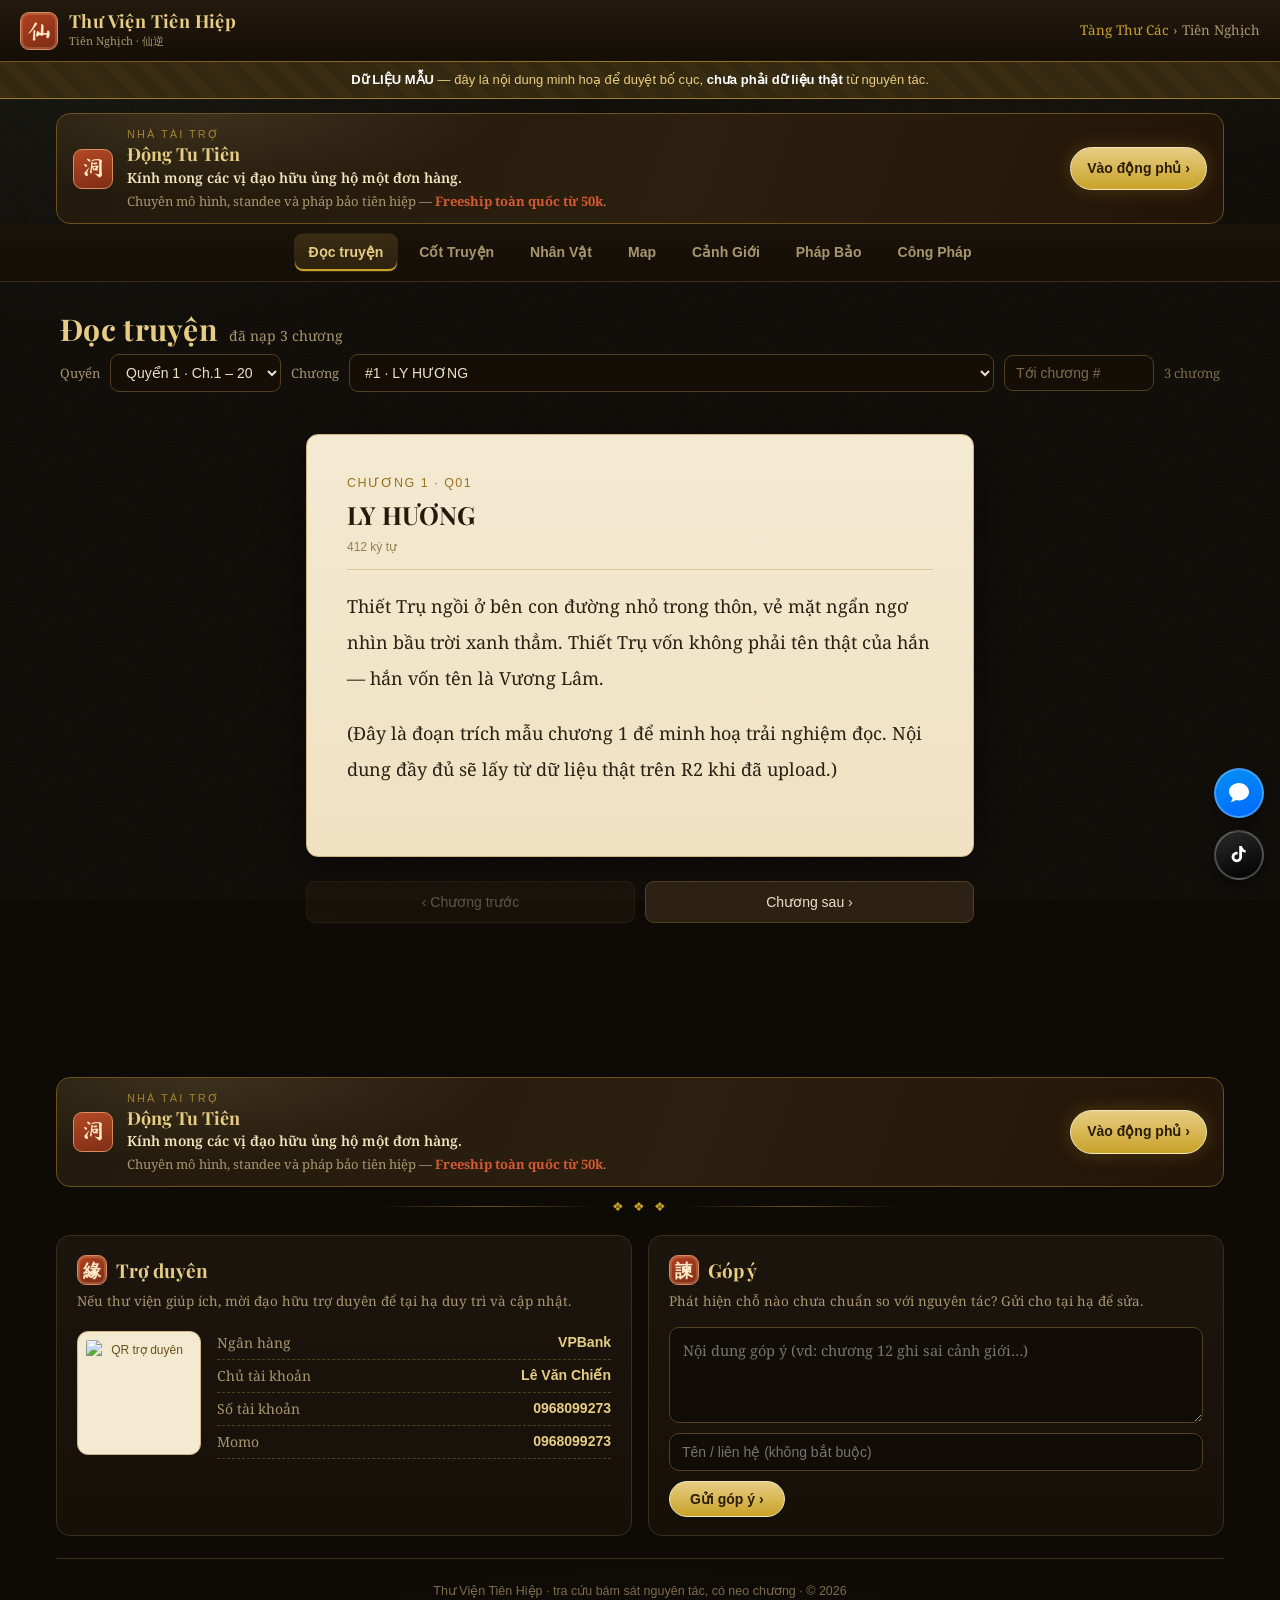
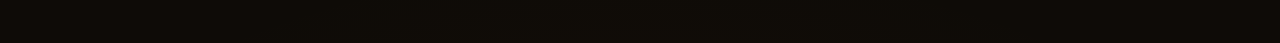
==== bo.html @ 7d80fb3f "Đẩy bo.html, config.js, chrome.js, realms.json" ====
<!DOCTYPE html>
<html lang="vi">
<head>
<meta charset="UTF-8">
<meta name="viewport" content="width=device-width,initial-scale=1">
<title>Thư Viện Tiên Hiệp</title>
<link rel="preconnect" href="https://fonts.googleapis.com">
<link rel="preconnect" href="https://fonts.gstatic.com" crossorigin>
<link rel="stylesheet" href="assets/theme.css">
</head>
<body>
<div class="topbar">
  <a class="logo" href="index.html"><span class="seal">仙</span>
    <span class="brandtext"><b>Thư Viện Tiên Hiệp</b><small id="boSub">Đang tải…</small></span></a>
  <span class="spacer"></span>
  <span class="crumbs"><a href="index.html">Tàng Thư Các</a> › <span id="crumbBo">…</span></span>
</div>

<div id="demoBanner" class="demo-banner" style="display:none">
  <b>Dữ LIỆU MẪU</b> — đây là nội dung minh hoạ để duyệt bố cục, <b>chưa phải dữ liệu thật</b> từ nguyên tác.
</div>

<nav id="boNav" class="bo-nav"></nav>

<div class="wrap" id="view"><div class="loading">Đang tải…</div></div>

<!-- drawer chi tiết dùng chung -->
<div class="drawer-bg" id="drawerBg"></div>
<aside class="drawer" id="drawer">
  <header>
    <div>
      <h2 id="dTitle"></h2>
      <div class="cn" id="dCn"></div>
    </div>
    <button class="close" id="dClose">✕</button>
  </header>
  <div class="body" id="dBody"></div>
</aside>

<script src="assets/config.js"></script>
<script src="assets/demo-tien-nghich.js"></script>
<script>/* nạp dữ liệu thật của bộ (data.js) + chương đọc (reader.js) trước app.js — chạy cả local lẫn deploy.
   reader.js có thể chưa có (chỉ khi đã dựng) → 404 vô hại, mục Đọc truyện sẽ báo chưa có chương. */
(function(){var s=new URLSearchParams(location.search).get("bo")||"tien-nghich";
document.write('<scr'+'ipt src="data/'+s+'/data.js"><\/scr'+'ipt>');
document.write('<scr'+'ipt src="data/'+s+'/reader.js" onerror="window.__noReader=1"><\/scr'+'ipt>');})();</script>
<script src="assets/chrome.js"></script>
<script src="assets/app.js"></script>
</body>
</html>
---- assets/theme.css ----
/* ============================================================
   THƯ VIỆN TIÊN HIỆP — theme mực · vàng · chu sa  (v2 immersive)
   Giữ nguyên tên class để app.js/bo.html chạy không đổi.
   ============================================================ */
@import url('https://fonts.googleapis.com/css2?family=Playfair+Display:wght@500;600;700&family=Noto+Serif:wght@400;600&family=Ma+Shan+Zheng&display=swap');

:root{
  --ink:#0e0b07; --ink2:#171109; --ink3:#1f1810; --panel:#1c150d; --panel2:#241b10;
  --line:#3b2f1c; --line2:#52401f; --line-gold:#6b521f;
  --gold:#c9a227; --gold2:#e7cd84; --gold3:#f3e6bf; --gold-soft:#9c7c2b;
  --chu:#b0411f; --chu2:#d65a33;
  --jade:#5a8c73;
  --text:#ece0c6; --muted:#a8966f; --muted2:#7d6c4c;
  --paper:#f4ead2; --paper2:#efe2c4; --paper-ink:#2a2014; --paper-line:#d9c79b;
  --major:#e7b53e; --normal:#7fa6c4; --minor:#9aa882;
  --radius:14px; --radius-sm:9px; --maxw:1200px;
  --display:'Playfair Display',Georgia,serif;
  --serif:'Noto Serif',Georgia,'Times New Roman',serif;
  --han:'Ma Shan Zheng',serif;
  --sans:-apple-system,BlinkMacSystemFont,"Segoe UI",Roboto,"Noto Sans",sans-serif;
}
*{box-sizing:border-box}
*,*::before,*::after{min-width:0}
html,body{margin:0;padding:0}
body{
  font-family:var(--serif);color:var(--text);line-height:1.7;min-height:100vh;
  background:
    radial-gradient(1100px 520px at 78% -8%, rgba(201,162,39,.10), transparent 60%),
    radial-gradient(900px 480px at 8% 4%, rgba(90,140,115,.07), transparent 55%),
    radial-gradient(1200px 700px at 50% 120%, rgba(176,65,31,.06), transparent 60%),
    #0e0b07;
}
body::before{
  content:"";position:fixed;inset:0;z-index:-1;pointer-events:none;opacity:.05;
  background-image:url("data:image/svg+xml;utf8,<svg xmlns='http://www.w3.org/2000/svg' width='160' height='160'><filter id='n'><feTurbulence type='fractalNoise' baseFrequency='0.9' numOctaves='2'/></filter><rect width='100%25' height='100%25' filter='url(%23n)'/></svg>");
}
img,svg,video,canvas{max-width:100%;height:auto}
h1,h2,h3,h4,p,span,a,div,li,td,button,input,textarea,select{overflow-wrap:anywhere;word-break:break-word}
a{color:var(--gold2);text-decoration:none}
a:hover{color:var(--gold3);text-decoration:underline}
::selection{background:#5a4413;color:#fff}

*::-webkit-scrollbar{width:10px;height:10px}
*::-webkit-scrollbar-thumb{background:#3a2f1c;border-radius:8px}
*::-webkit-scrollbar-thumb:hover{background:#52401f}
*::-webkit-scrollbar-track{background:transparent}

.goldrule{height:1px;border:0;background:linear-gradient(90deg,transparent,var(--line-gold),var(--gold),var(--line-gold),transparent);margin:0}
.flourish{display:flex;align-items:center;justify-content:center;gap:14px;color:var(--gold-soft);margin:6px 0 18px}
.flourish::before,.flourish::after{content:"";height:1px;flex:1;max-width:220px;background:linear-gradient(90deg,transparent,var(--line-gold),transparent)}
.flourish .gem{color:var(--gold);font-size:13px;letter-spacing:3px}

.seal{
  flex:0 0 auto;width:38px;height:38px;border-radius:9px;display:grid;place-items:center;
  font-family:var(--han);font-size:24px;line-height:1;color:#fbe9c8;
  background:linear-gradient(160deg,#b0411f,#7e2c14);
  border:1px solid #d98a5f;box-shadow:inset 0 0 0 2px rgba(255,225,190,.18);
}

.topbar{
  position:sticky;top:0;z-index:40;display:flex;align-items:center;gap:14px;
  padding:11px 20px;
  background:linear-gradient(180deg,#241a0e,#140e07);
  border-bottom:1px solid var(--line-gold);
}
.topbar::after{content:"";position:absolute;left:0;right:0;bottom:-1px;height:1px;background:linear-gradient(90deg,transparent,var(--gold),transparent);opacity:.5}
.topbar .logo{display:flex;align-items:center;gap:11px;min-width:0}
.topbar .logo .brandtext{min-width:0}
.topbar .logo b{font-family:var(--display);font-weight:700;color:var(--gold2);letter-spacing:.4px;font-size:18px;display:block;line-height:1.15;
  white-space:nowrap;overflow:hidden;text-overflow:ellipsis}
.topbar .logo small{display:block;font-size:11px;color:var(--muted);font-weight:400;
  white-space:nowrap;overflow:hidden;text-overflow:ellipsis}
.topbar .spacer{flex:1}
.crumbs{color:var(--muted);font-size:13.5px;white-space:nowrap;overflow:hidden;text-overflow:ellipsis;max-width:46vw}
.crumbs a{color:var(--gold)}

.btn{background:#2c2113;border:1px solid var(--line2);color:var(--text);border-radius:var(--radius-sm);
  padding:8px 14px;cursor:pointer;font-size:14px;transition:.15s;font-family:var(--sans);max-width:100%}
.btn:hover{border-color:var(--gold);color:var(--gold2);background:#352815}
.btn:disabled{opacity:.35;cursor:default}
.btn.gold{background:linear-gradient(180deg,#3f2f12,#2e2210);border-color:var(--gold-soft);color:var(--gold2)}
.chip{display:inline-flex;align-items:center;gap:5px;font-size:12px;padding:3px 10px;border-radius:999px;
  background:#241b10;border:1px solid var(--line2);color:var(--muted);max-width:100%;
  white-space:nowrap;overflow:hidden;text-overflow:ellipsis;font-family:var(--sans)}
.chip.gold{border-color:var(--gold-soft);color:var(--gold2);background:#332710}
.chip.chu{border-color:#7e3a26;color:#e7a98e;background:#33180f}
.neo{display:inline-block;font-size:11px;padding:2px 8px;border-radius:6px;background:#241b10;border:1px solid var(--line2);
  color:var(--gold);font-variant-numeric:tabular-nums;font-family:var(--sans);max-width:100%}
.neo:hover{border-color:var(--gold);text-decoration:none;color:var(--gold2)}

.demo-banner{background:repeating-linear-gradient(45deg,#3a2c10,#3a2c10 12px,#332810 12px,#332810 24px);
  color:var(--gold2);text-align:center;padding:7px 14px;font-size:13px;border-bottom:1px solid var(--gold-soft);font-family:var(--sans)}
.demo-banner b{color:#fff}

.sponsor{max-width:var(--maxw);margin:14px auto 0;padding:0 16px}
.sponsor-inner{
  display:flex;align-items:center;gap:14px;flex-wrap:wrap;
  background:linear-gradient(110deg,#221a0d,#2c1f0f 55%,#231408);
  border:1px solid var(--line-gold);border-radius:var(--radius);padding:11px 16px;position:relative;overflow:hidden}
.sponsor-inner::before{content:"";position:absolute;inset:0;background:radial-gradient(420px 120px at 12% 0,rgba(231,205,132,.12),transparent 70%);pointer-events:none}
.sponsor .spseal{width:40px;height:40px;border-radius:9px;background:linear-gradient(160deg,#b0411f,#7e2c14);
  display:grid;place-items:center;font-family:var(--han);font-size:22px;color:#fbe9c8;border:1px solid #d98a5f;flex:0 0 auto}
.sponsor .sptext{min-width:0;flex:1 1 240px}
.sponsor .sptag{font-size:11px;letter-spacing:2px;text-transform:uppercase;color:var(--gold-soft);font-family:var(--sans)}
.sponsor .spname{font-family:var(--display);font-weight:700;color:var(--gold2);font-size:18px;line-height:1.2;overflow-wrap:anywhere}
.sponsor .spappeal{color:var(--gold3);font-size:14px;font-weight:600;overflow-wrap:anywhere}
.sponsor .spdesc{color:var(--muted);font-size:13px;overflow-wrap:anywhere}
.sponsor .spdesc b{color:var(--chu2)}
.sponsor .spcta{flex:0 0 auto;display:inline-flex;align-items:center;gap:7px;background:linear-gradient(180deg,#e7cd84,#c9a227);
  color:#2a1c06;font-weight:700;padding:9px 16px;border-radius:999px;font-family:var(--sans);font-size:14px;
  border:1px solid #f3e6bf;box-shadow:0 0 18px rgba(201,162,39,.25);white-space:nowrap;animation:pulseCta 2.4s ease-in-out infinite}
.sponsor .spcta:hover{text-decoration:none;filter:brightness(1.06)}
@keyframes pulseCta{0%,100%{box-shadow:0 0 12px rgba(201,162,39,.18)}50%{box-shadow:0 0 22px rgba(231,205,132,.45)}}
.sponsor.foot{margin:28px auto 0}

.wrap{max-width:var(--maxw);margin:0 auto;padding:22px 20px 36px}
.page-head{display:flex;align-items:baseline;gap:12px;margin:8px 0 6px;flex-wrap:wrap}
.page-head h1{font-family:var(--display);font-size:30px;margin:0;color:var(--gold2);font-weight:700;letter-spacing:.3px;line-height:1.15}
.page-head .sub{color:var(--muted);font-size:14px}
.section-title{font-family:var(--display);color:var(--gold2);font-size:21px;margin:0 0 12px;border-bottom:1px solid var(--line);padding-bottom:8px;font-weight:600}

.bo-nav{position:sticky;top:54px;z-index:30;display:flex;flex-wrap:wrap;gap:6px;justify-content:center;padding:9px 12px;
  background:linear-gradient(180deg,#1a130a,#140e07);border-bottom:1px solid var(--line)}
.bo-nav a{white-space:nowrap;padding:7px 14px;border-radius:var(--radius-sm);color:var(--muted);font-size:14px;font-weight:600;
  font-family:var(--sans);border:1px solid transparent;flex:0 0 auto}
.bo-nav a:hover{background:#2a2012;color:var(--gold2);text-decoration:none}
.bo-nav a.active{background:linear-gradient(180deg,#3a2c12,#2c2110);color:var(--gold2);box-shadow:inset 0 -2px 0 var(--gold)}

.cards{display:grid;gap:16px}
.grid-2{grid-template-columns:repeat(auto-fill,minmax(min(100%,290px),1fr))}
.grid-3{grid-template-columns:repeat(auto-fill,minmax(min(100%,240px),1fr))}
.card{background:linear-gradient(180deg,#1d160d,#181109);border:1px solid var(--line);border-radius:var(--radius);
  padding:16px 17px;transition:.16s;cursor:pointer;position:relative;overflow:hidden;min-width:0}
.card::before{content:"";position:absolute;left:0;top:0;bottom:0;width:3px;background:linear-gradient(180deg,var(--gold),transparent);opacity:0;transition:.16s}
.card:hover{border-color:var(--gold-soft);transform:translateY(-2px)}
.card:hover::before{opacity:.8}
.card h3{margin:0 0 4px;color:var(--gold2);font-family:var(--display);font-size:18px;font-weight:600;overflow-wrap:anywhere}
.card .cn{color:var(--muted2);font-size:13px;font-weight:400;font-family:var(--han)}
.card .blurb{color:var(--muted);font-size:13.5px;margin-top:8px;line-height:1.6;overflow-wrap:anywhere}
.card .meta-row{display:flex;flex-wrap:wrap;gap:6px;margin-top:10px;min-width:0}

.toolbar{display:flex;gap:10px;flex-wrap:wrap;align-items:center;margin-bottom:16px;min-width:0}
.toolbar input,.toolbar select{background:#140e07;border:1px solid var(--line2);color:var(--text);border-radius:var(--radius-sm);
  padding:9px 11px;font-size:14px;font-family:var(--sans);max-width:100%}
.toolbar input{min-width:0;flex:1 1 200px}
.toolbar input::placeholder{color:var(--muted2)}
.toolbar label{color:var(--muted);font-size:13px}
.count{color:var(--muted2);font-size:13px}

.drawer-bg{position:fixed;inset:0;background:rgba(0,0,0,.6);z-index:50;display:none}
.drawer-bg.show{display:block}
.drawer{position:fixed;top:0;right:0;height:100%;width:min(560px,96vw);background:linear-gradient(180deg,#1a130a,#140e07);
  border-left:1px solid var(--line-gold);z-index:60;transform:translateX(100%);transition:.22s;display:flex;flex-direction:column}
.drawer.show{transform:translateX(0)}
.drawer header{display:flex;align-items:flex-start;gap:10px;padding:18px 20px;border-bottom:1px solid var(--line);min-width:0}
.drawer header h2{margin:0;font-family:var(--display);color:var(--gold2);font-size:23px;line-height:1.2;font-weight:700;overflow-wrap:anywhere;min-width:0}
.drawer header .cn{color:var(--muted2);font-size:14px;font-family:var(--han)}
.drawer .close{margin-left:auto;font-size:20px;background:none;border:none;color:var(--muted);cursor:pointer;flex:0 0 auto}
.drawer .close:hover{color:var(--gold2)}
.drawer .body{overflow:auto;padding:18px 20px 40px}
.kv{display:flex;flex-wrap:wrap;gap:8px;margin-bottom:14px;min-width:0}

.tabs{display:flex;gap:4px;border-bottom:1px solid var(--line);margin:4px 0 16px;overflow-x:auto}
.tabs button{background:none;border:none;color:var(--muted);padding:9px 13px;cursor:pointer;font-size:14px;font-weight:600;
  white-space:nowrap;font-family:var(--sans);border-bottom:2px solid transparent}
.tabs button.active{color:var(--gold2);border-bottom-color:var(--gold)}
.tab-pane{display:none}
.tab-pane.active{display:block}
.prose{color:#dccfb2;font-size:15px;line-height:1.85;overflow-wrap:anywhere}
.prose p{margin:0 0 1em}
.info-grid{display:grid;grid-template-columns:1fr 1fr;gap:10px;margin-bottom:14px}
.iblock{background:var(--panel);border:1px solid var(--line);border-radius:10px;padding:10px 13px;min-width:0}
.iblock.full{grid-column:1/-1}
.iblock .lbl{font-size:10.5px;letter-spacing:1px;text-transform:uppercase;color:var(--muted2);font-family:var(--sans);margin-bottom:4px}
.iblock .val{font-size:14.5px;color:var(--gold3);line-height:1.55;overflow-wrap:anywhere}
.ts-sum{background:#1c150d;border-left:3px solid var(--gold);border-radius:0 10px 10px 0;padding:12px 15px;color:#ddd0b6;font-size:14.5px;line-height:1.8}
@media(max-width:520px){.info-grid{grid-template-columns:1fr}}

.timeline{border-left:2px solid var(--line2);margin-left:6px;padding-left:16px;display:flex;flex-direction:column;gap:14px}
.ev{position:relative;min-width:0}
.ev::before{content:"";position:absolute;left:-23px;top:5px;width:10px;height:10px;border-radius:50%;background:var(--normal)}
.ev.major::before{background:var(--major);box-shadow:0 0 0 3px #3a2c10}
.ev.minor::before{background:var(--minor)}
.ev.bridge::before{background:transparent;border:2px solid var(--line2);width:8px;height:8px;top:6px}
.ev .ev-bridge{color:var(--muted);font-size:13.5px;font-style:italic;line-height:1.65;overflow-wrap:anywhere}
.ev .ev-bridge .rng{font-style:normal;color:var(--muted2)}
.ev .ev-head{display:flex;align-items:center;gap:8px;margin-bottom:3px;flex-wrap:wrap;min-width:0}
.ev .ev-text{color:#d6c9ac;font-size:14.5px;line-height:1.7;overflow-wrap:anywhere}
.lvl{font-size:11px;padding:1px 8px;border-radius:6px;font-family:var(--sans);white-space:nowrap}
.lvl.major{background:#3a2c10;color:var(--major)}
.lvl.normal{background:#22303c;color:var(--normal)}
.lvl.minor{background:#222a1c;color:var(--minor)}
.rtag{font-size:11px;padding:1px 9px;border-radius:999px;font-family:var(--sans);white-space:nowrap;border:1px solid transparent}
.rtag.cha-me{background:#1f2e22;color:#7fc99a;border-color:#2f5a40}
.rtag.the-thiep{background:#33182a;color:#e79ac0;border-color:#7e3a66}
.rtag.ho-hang{background:#2a2114;color:#cbb789;border-color:#5a4a28}
.rtag.ban-be{background:#22303c;color:#7fa6c4;border-color:#365066}
.rtag.dong-minh{background:#1f2e22;color:#9ad0a8;border-color:#356040}
.rtag.an-nhan{background:#33280f;color:#e6c878;border-color:#6b521f}
.rtag.su-mon{background:#2a2440;color:#b3a6e0;border-color:#4a3c7a}
.rtag.doi-thu{background:#33180f;color:#e7a98e;border-color:#7e3a26}
.rtag.khac{background:#241b10;color:#a8966f;border-color:#3a2f1c}

.ladder{display:flex;flex-direction:column;gap:0}
.rung{display:flex;gap:14px;align-items:stretch;cursor:pointer;min-width:0}
.rung .rail{display:flex;flex-direction:column;align-items:center;flex:0 0 auto}
.rung .dot{width:14px;height:14px;border-radius:50%;background:var(--gold);margin-top:18px;flex:0 0 auto;box-shadow:0 0 0 4px #241b10,0 0 10px rgba(201,162,39,.4)}
.rung .line{width:2px;flex:1;background:linear-gradient(180deg,var(--line2),var(--line))}
.rung:last-child .line{display:none}
.rung .rcard{flex:1;min-width:0;background:linear-gradient(180deg,#1d160d,#181109);border:1px solid var(--line);border-radius:11px;padding:12px 15px;margin-bottom:12px;transition:.15s}
.rung:hover .rcard{border-color:var(--gold-soft)}
.rung .rcard h3{margin:0;color:var(--gold2);font-family:var(--display);font-size:17px;font-weight:600;overflow-wrap:anywhere}
.rung .rcard .lvlno{color:var(--gold-soft);font-size:12px;font-weight:700;margin-right:6px;font-family:var(--sans)}

.tree{font-size:14.5px}
.tree ul{list-style:none;margin:0;padding-left:18px;border-left:1px dashed var(--line2)}
.tree>ul{border-left:none;padding-left:0}
.tree li{margin:2px 0;min-width:0}
.tree .node{display:inline-flex;align-items:center;gap:8px;padding:5px 9px;border-radius:8px;cursor:pointer;max-width:100%}
.tree .node:hover{background:#2a2012}
.tree .node.sel{background:#33280f;color:var(--gold2)}
.tree .tw{width:14px;display:inline-block;color:var(--muted2);cursor:pointer;user-select:none;flex:0 0 auto}
.tree .cap{font-size:10.5px;color:var(--muted2);border:1px solid var(--line2);border-radius:5px;padding:0 5px;font-family:var(--sans);flex:0 0 auto}

.reader-wrap{display:flex;gap:0;height:calc(100vh - 116px);border:1px solid var(--line-gold);border-radius:14px;overflow:hidden;min-width:0}
.reader-toc{width:300px;flex:0 0 300px;background:#171109;border-right:1px solid var(--line);display:flex;flex-direction:column;min-width:0}
.reader-toc .s{padding:10px}
.reader-toc .s input{width:100%;padding:8px 10px;border-radius:8px;border:1px solid var(--line2);background:#120c06;color:var(--text);font-family:var(--sans)}
.reader-toc .list{flex:1;overflow:auto;padding:2px 6px 14px}
.reader-toc .item{padding:7px 9px;border-radius:7px;cursor:pointer;font-size:13.5px;color:#cdbfa0;display:flex;gap:7px;min-width:0}
.reader-toc .item:hover{background:#2a2012}
.reader-toc .item.active{background:#33280f;color:var(--gold2);box-shadow:inset 3px 0 0 var(--gold)}
.reader-toc .item .n{color:var(--gold);font-size:11.5px;min-width:40px;font-variant-numeric:tabular-nums;flex:0 0 auto;font-family:var(--sans)}
.reader-toc .item span:last-child{overflow:hidden;text-overflow:ellipsis;white-space:nowrap}
.reader-main{flex:1;overflow:auto;display:flex;justify-content:center;min-width:0}
.reader-main .inner{max-width:720px;width:100%;padding:26px 26px 90px}
.paper{background:linear-gradient(180deg,#f4ead2,#efe1c2);color:var(--paper-ink);border-radius:12px;padding:38px 40px 50px;
  box-shadow:0 12px 40px rgba(0,0,0,.45);border:1px solid #cdb682}
.paper .cnum{color:#9a7320;font-size:12.5px;letter-spacing:1.5px;text-transform:uppercase;font-family:var(--sans)}
.paper h1{font-family:var(--display);font-size:25px;margin:5px 0 6px;color:#241a0c;line-height:1.25;font-weight:700;overflow-wrap:anywhere}
.paper .cmeta{color:#94804f;font-size:12px;border-bottom:1px solid var(--paper-line);padding-bottom:12px;margin-bottom:18px;font-family:var(--sans)}
.paper .cbody{font-size:18px;line-height:2;white-space:pre-wrap;overflow-wrap:anywhere}
.paper .cbody p{margin:0 0 1.05em}
.pager{display:flex;gap:10px;margin-top:24px}
.pager .btn{flex:1;text-align:center;padding:12px}

.empty{color:var(--muted2);text-align:center;padding:50px 16px}
.loading{color:var(--muted);text-align:center;padding:40px}

.site-foot{max-width:var(--maxw);margin:8px auto 0;padding:0 16px 40px}
.foot-grid{display:grid;gap:16px;grid-template-columns:repeat(auto-fit,minmax(min(100%,300px),1fr));margin-top:18px}
.foot-card{background:linear-gradient(180deg,#1c150d,#161009);border:1px solid var(--line);border-radius:var(--radius);padding:18px 20px;min-width:0}
.foot-card h3{margin:0 0 4px;font-family:var(--display);color:var(--gold2);font-size:19px;font-weight:700;display:flex;align-items:center;gap:9px}
.foot-card .lead{color:var(--muted);font-size:13.5px;margin:0 0 14px;overflow-wrap:anywhere}
.donate-row{display:flex;gap:16px;flex-wrap:wrap;align-items:center}
.qr{width:124px;height:124px;flex:0 0 auto;border-radius:11px;background:#f4ead2;display:grid;place-items:center;color:#6b521f;
  border:1px solid #cdb682;font-size:12px;text-align:center;font-family:var(--sans);padding:8px}
.donate-info{min-width:0;flex:1 1 180px;font-size:14px}
.donate-info .di{display:flex;justify-content:space-between;gap:10px;padding:4px 0;border-bottom:1px dashed var(--line2)}
.donate-info .di b{color:var(--gold2);font-family:var(--sans);text-align:right;overflow-wrap:anywhere}
.donate-info .di span{color:var(--muted)}
.fb-form{display:flex;flex-direction:column;gap:10px}
.fb-form textarea{width:100%;min-height:96px;resize:vertical;background:#120c06;border:1px solid var(--line2);color:var(--text);
  border-radius:10px;padding:11px 13px;font-family:var(--serif);font-size:14.5px;line-height:1.6}
.fb-form .fb-row{display:flex;gap:10px;flex-wrap:wrap}
.fb-form input{flex:1 1 180px;min-width:0;background:#120c06;border:1px solid var(--line2);color:var(--text);border-radius:10px;padding:10px 12px;font-family:var(--sans);font-size:14px}
.fb-form .send{align-self:flex-start;background:linear-gradient(180deg,#e7cd84,#c9a227);color:#2a1c06;font-weight:700;border:1px solid #f3e6bf;
  border-radius:999px;padding:9px 20px;cursor:pointer;font-family:var(--sans);font-size:14px}
.fb-form .send:hover{filter:brightness(1.06)}
.fb-note{color:var(--jade);font-size:13px;display:none}
.fb-note.show{display:block}

.copyline{color:var(--muted2);font-size:12.5px;text-align:center;padding:22px 12px 0;margin-top:22px;border-top:1px solid var(--line);font-family:var(--sans)}

.bubbles{position:fixed;right:16px;bottom:20px;z-index:70;display:flex;flex-direction:column;gap:12px}
.bubbles a{width:50px;height:50px;border-radius:50%;display:grid;place-items:center;color:#fff;font-weight:700;
  font-family:var(--sans);font-size:13px;border:2px solid rgba(255,255,255,.25);box-shadow:0 6px 18px rgba(0,0,0,.45);
  transition:.15s;position:relative}
.bubbles a:hover{transform:scale(1.08);text-decoration:none}
.bubbles a .lbl{position:absolute;right:60px;white-space:nowrap;background:#1c150d;border:1px solid var(--line-gold);color:var(--gold2);
  font-size:12.5px;padding:5px 10px;border-radius:8px;opacity:0;pointer-events:none;transition:.15s}
.bubbles a:hover .lbl{opacity:1}
.bubbles a.zalo{background:linear-gradient(160deg,#0190f3,#0068ff)}
.bubbles a.tiktok{background:linear-gradient(160deg,#2a2a2a,#000)}
.bubbles a svg{width:24px;height:24px}
.bubbles a::after{content:"";position:absolute;inset:-2px;border-radius:50%;border:2px solid currentColor;opacity:.0;animation:ring 2.6s ease-out infinite}
.bubbles a.zalo::after{color:#3aa9ff}
.bubbles a.tiktok::after{color:#ff3b5c}
@keyframes ring{0%{opacity:.5;transform:scale(1)}70%{opacity:0;transform:scale(1.5)}100%{opacity:0}}

@media (max-width:820px){
  .reader-wrap{flex-direction:column;height:auto}
  .reader-toc{width:auto;flex:none;max-height:42vh}
  .paper{padding:24px 18px 36px}
  .drawer{width:100vw}
  .page-head h1{font-size:25px}
  .sponsor .spcta{flex-basis:100%;justify-content:center}
  .crumbs{display:none}
}
@media (max-width:400px){
  .wrap{padding:16px 12px 28px}
  .bubbles a{width:46px;height:46px}
  .topbar .logo b{font-size:16px}
}
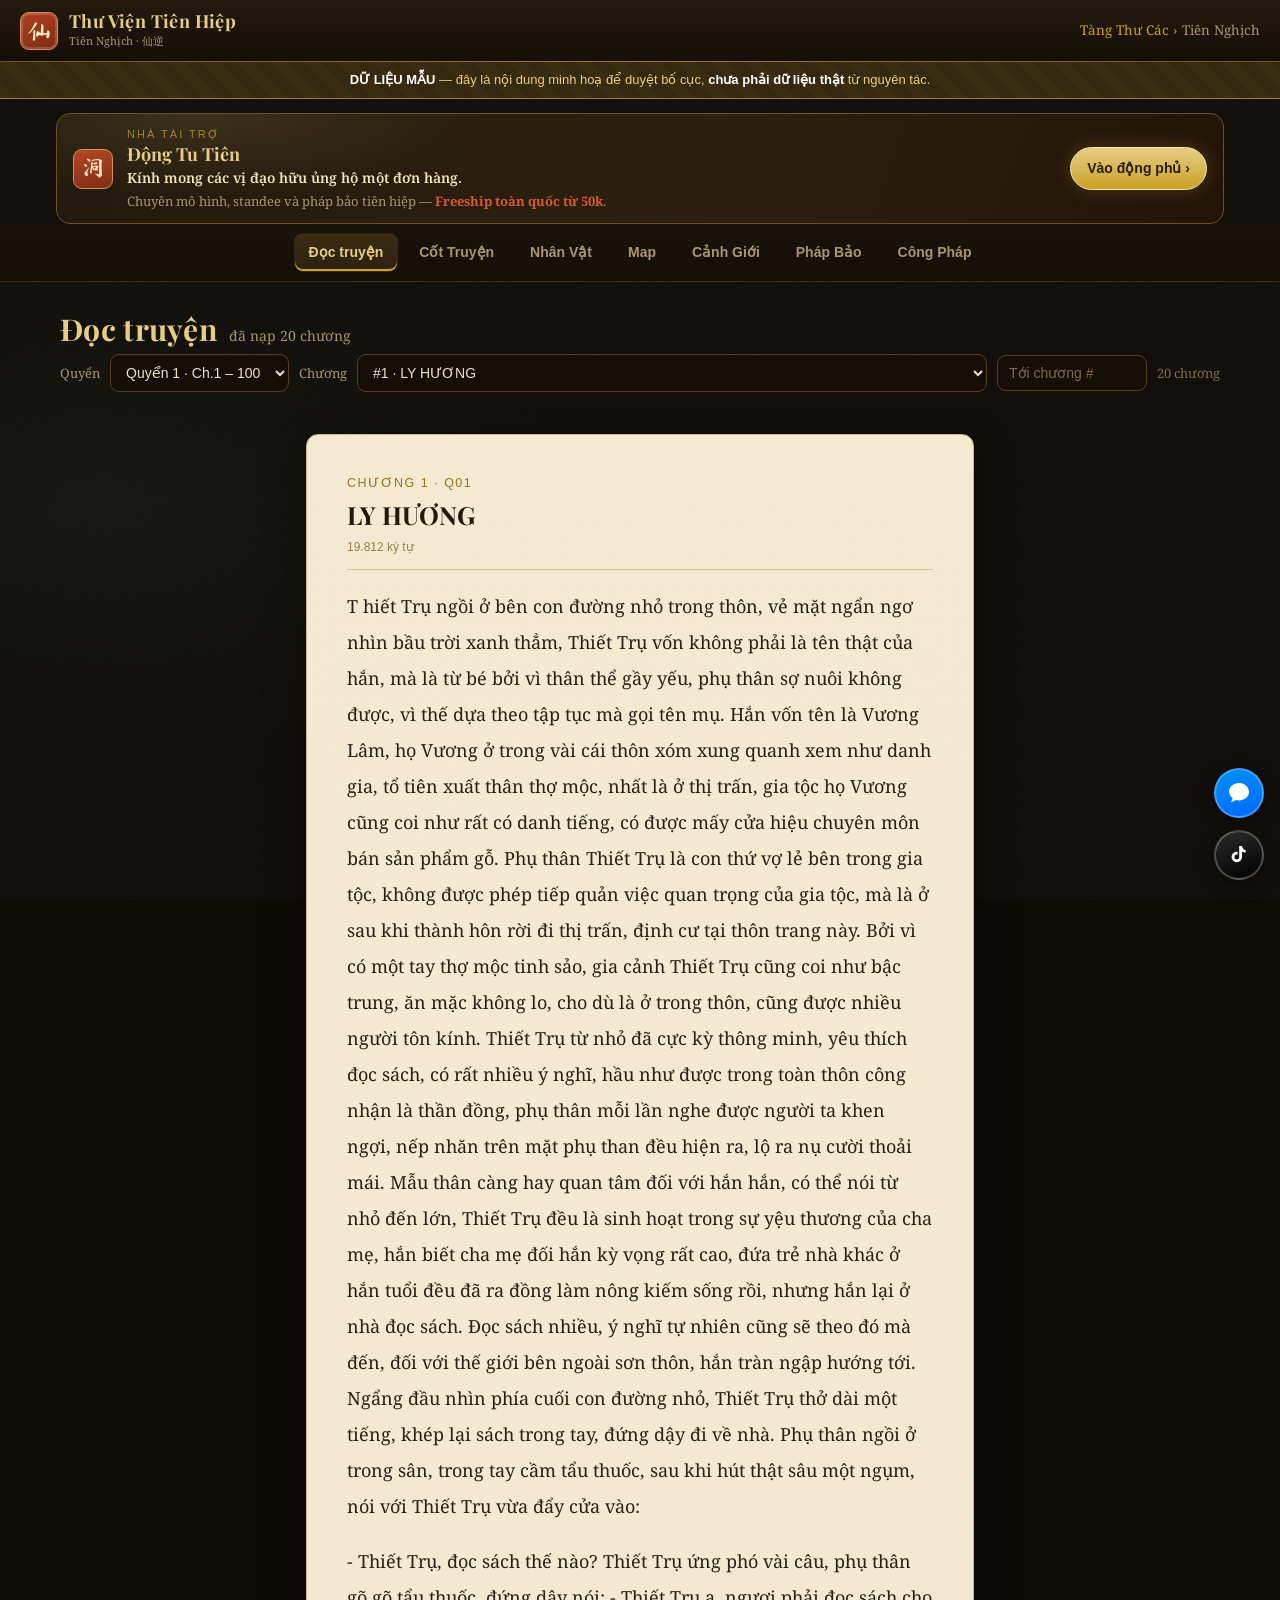
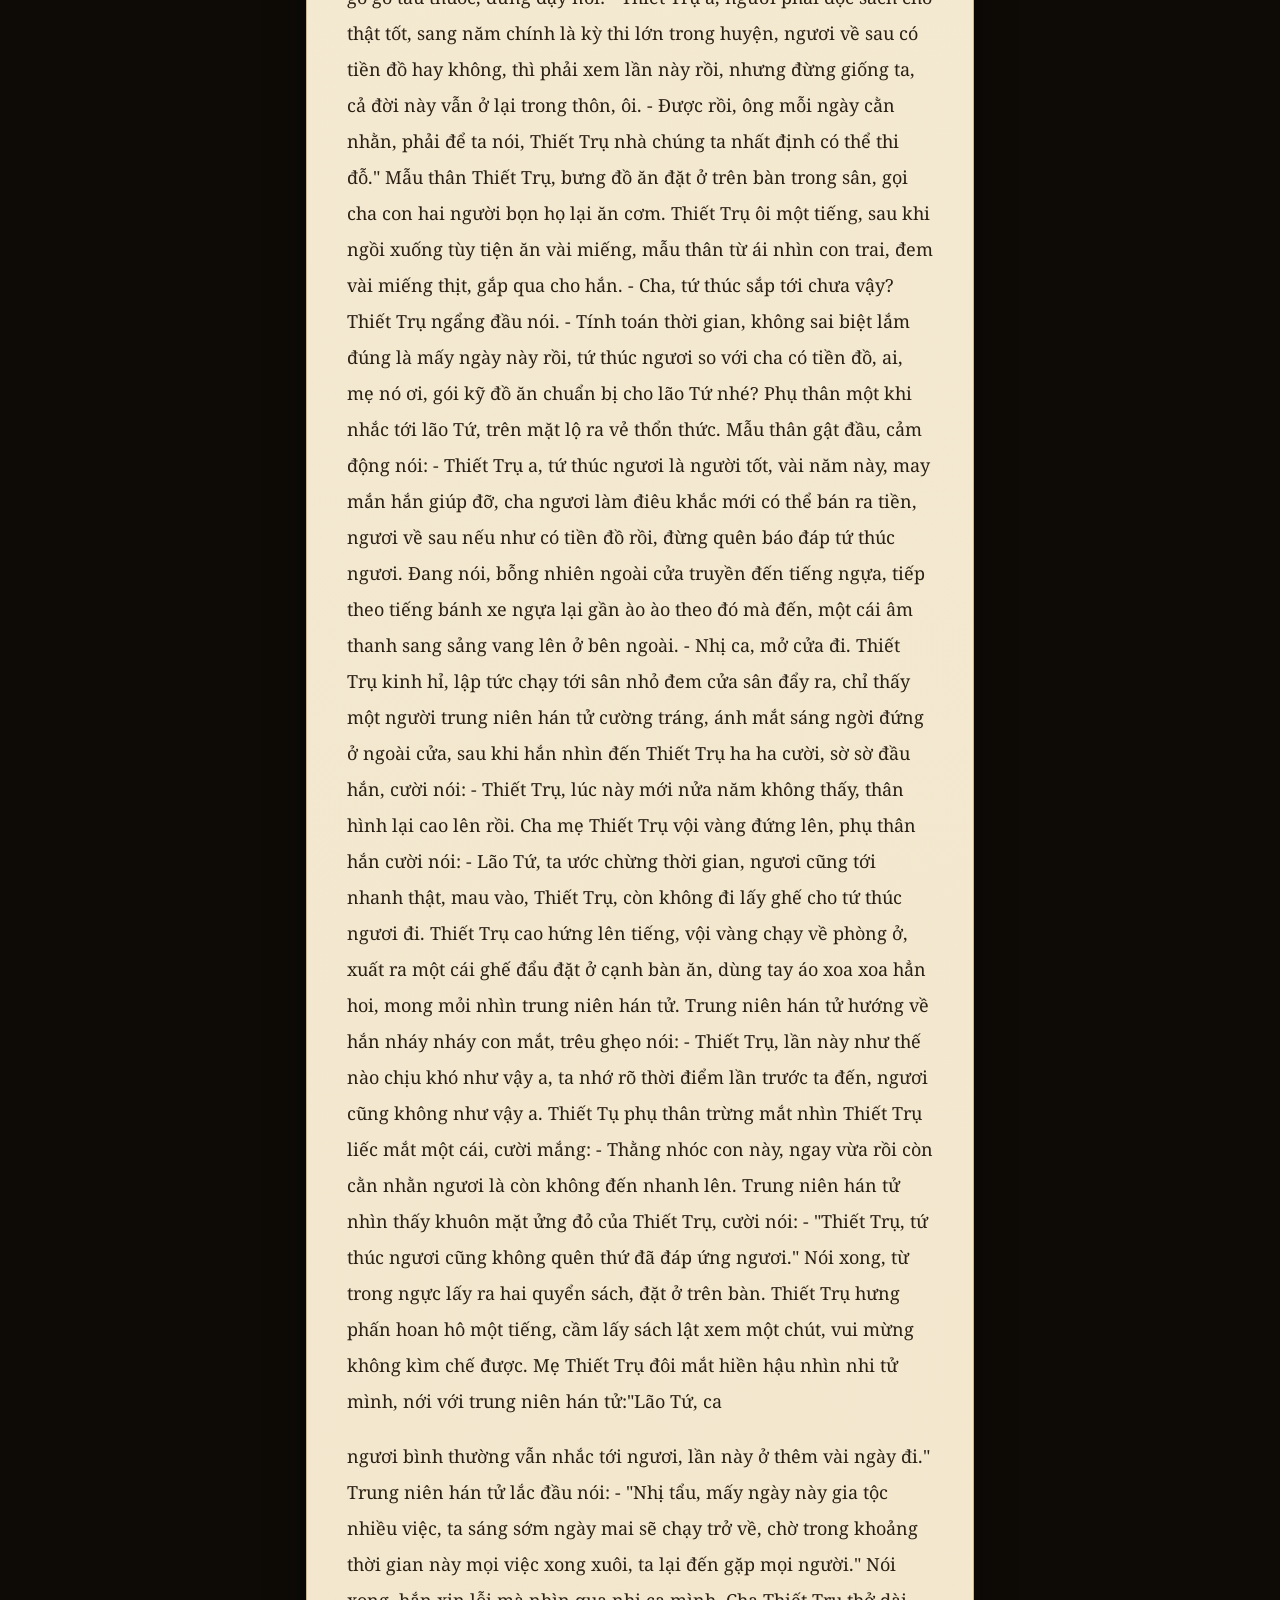
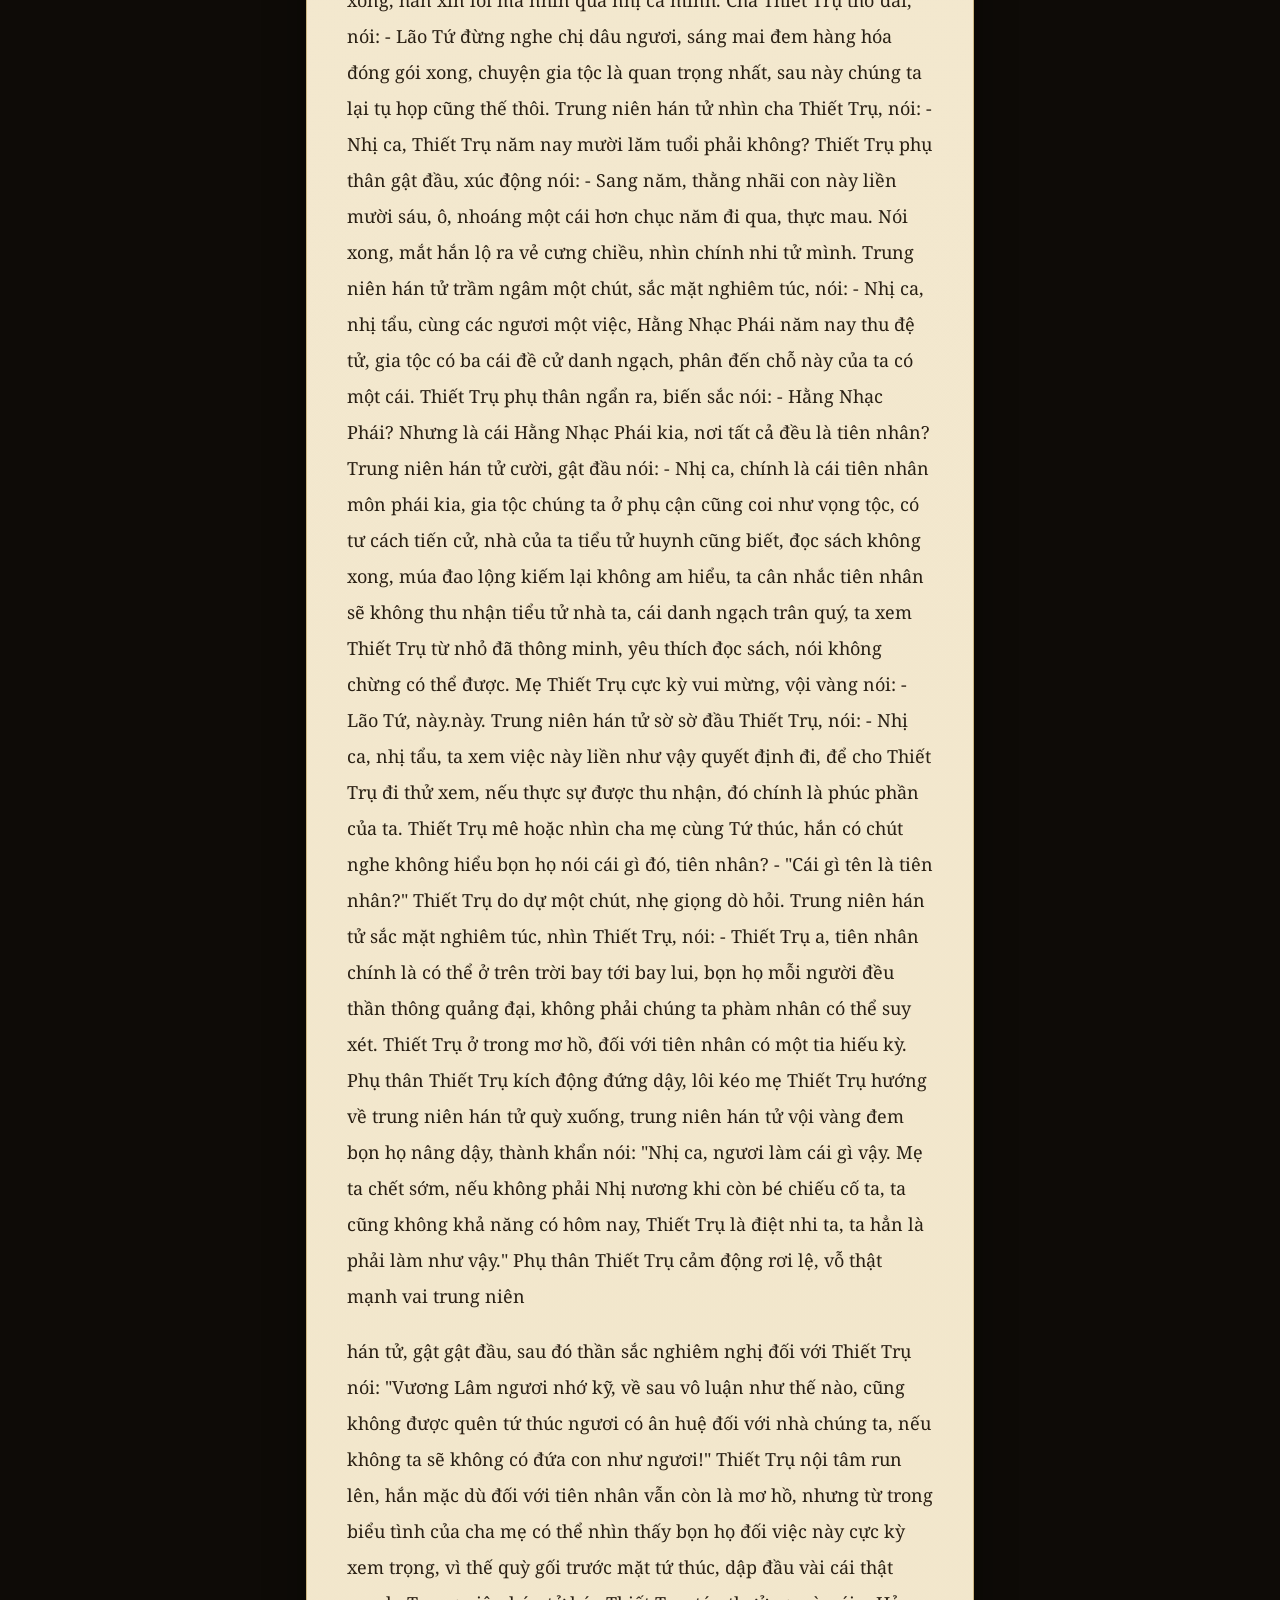
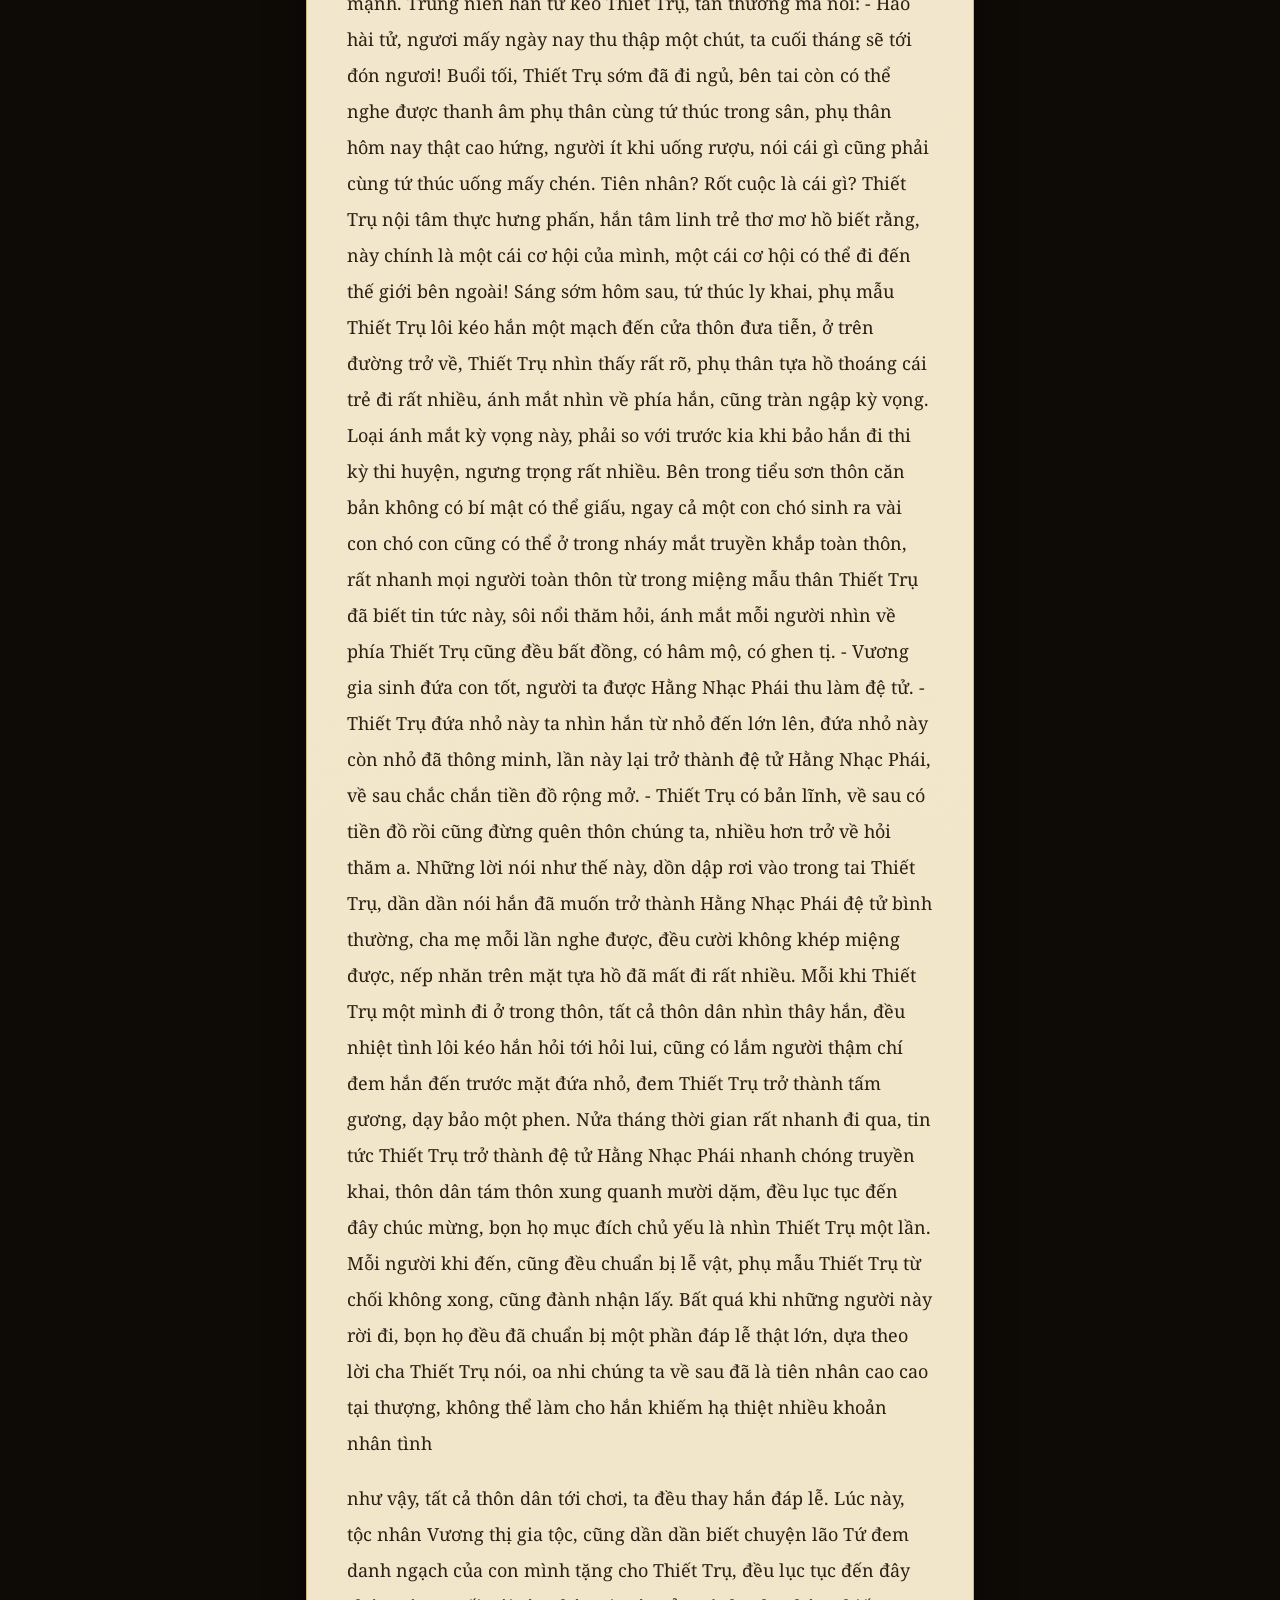
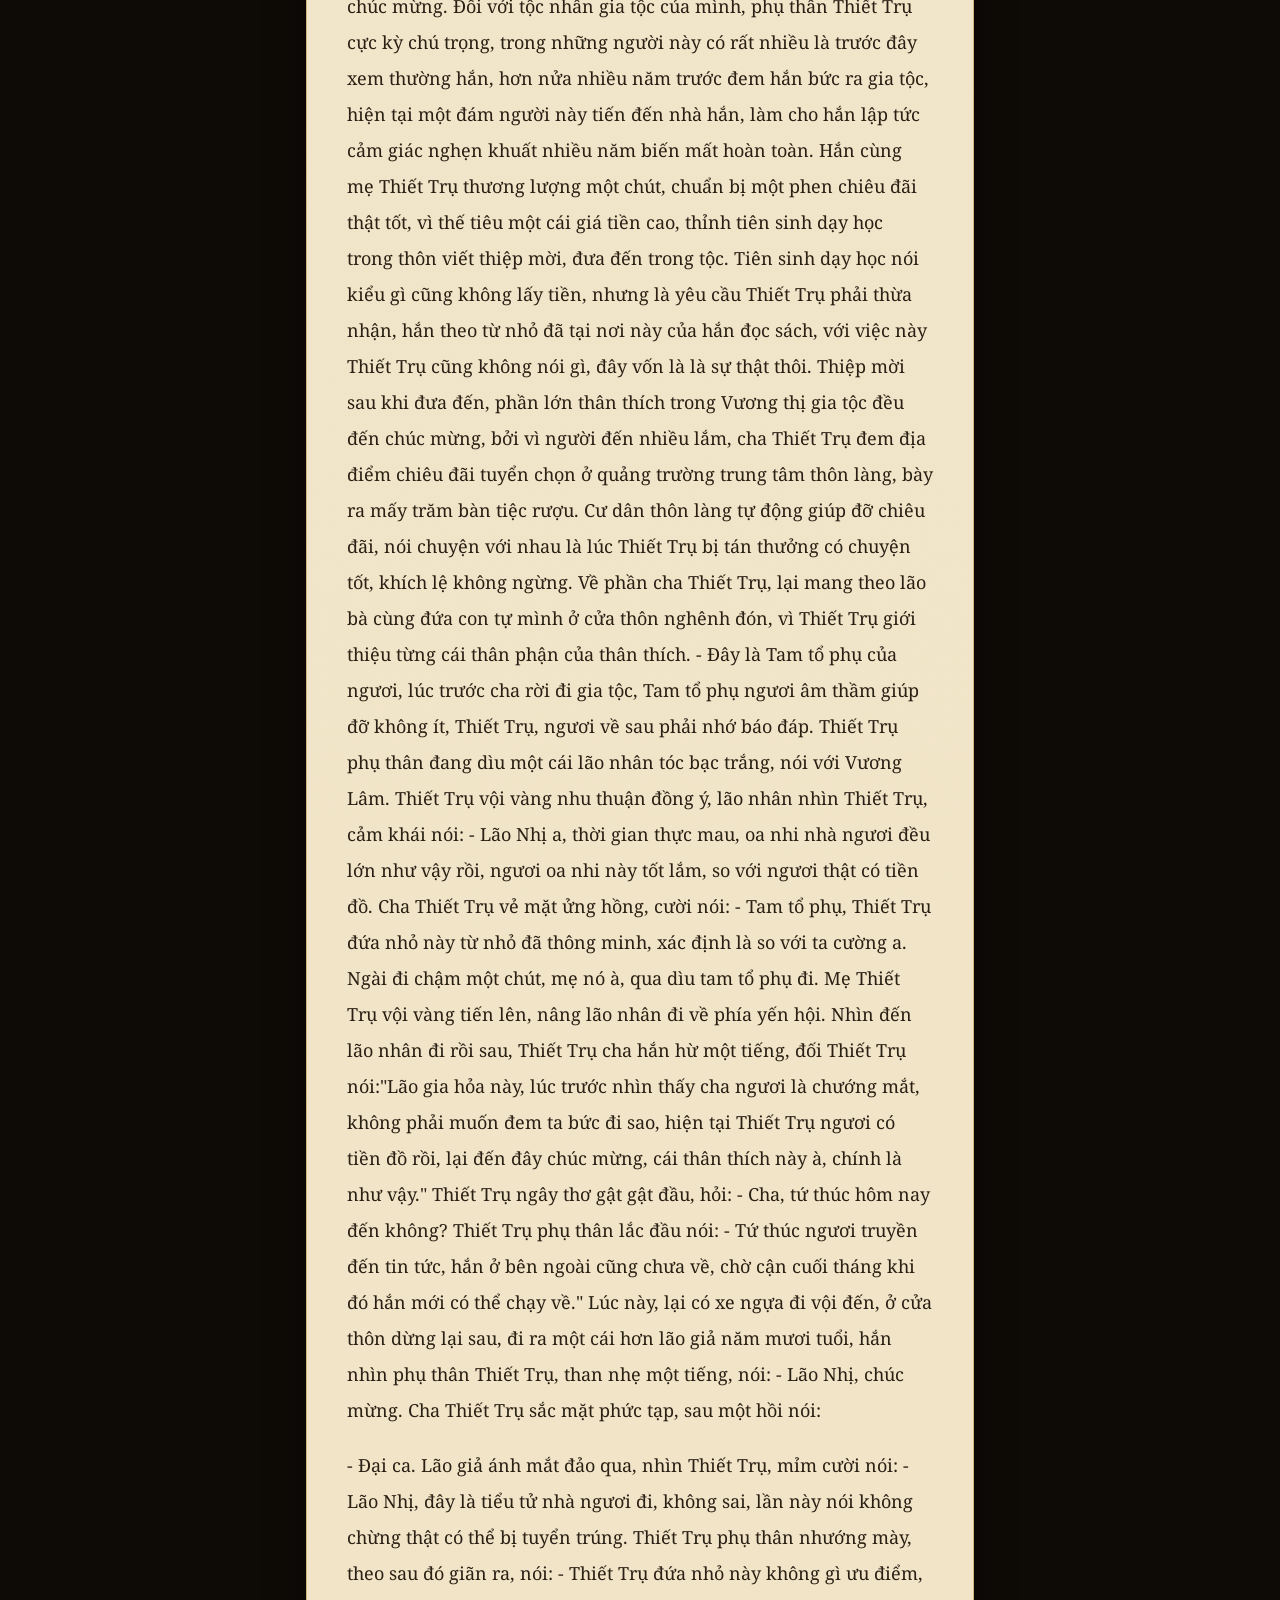
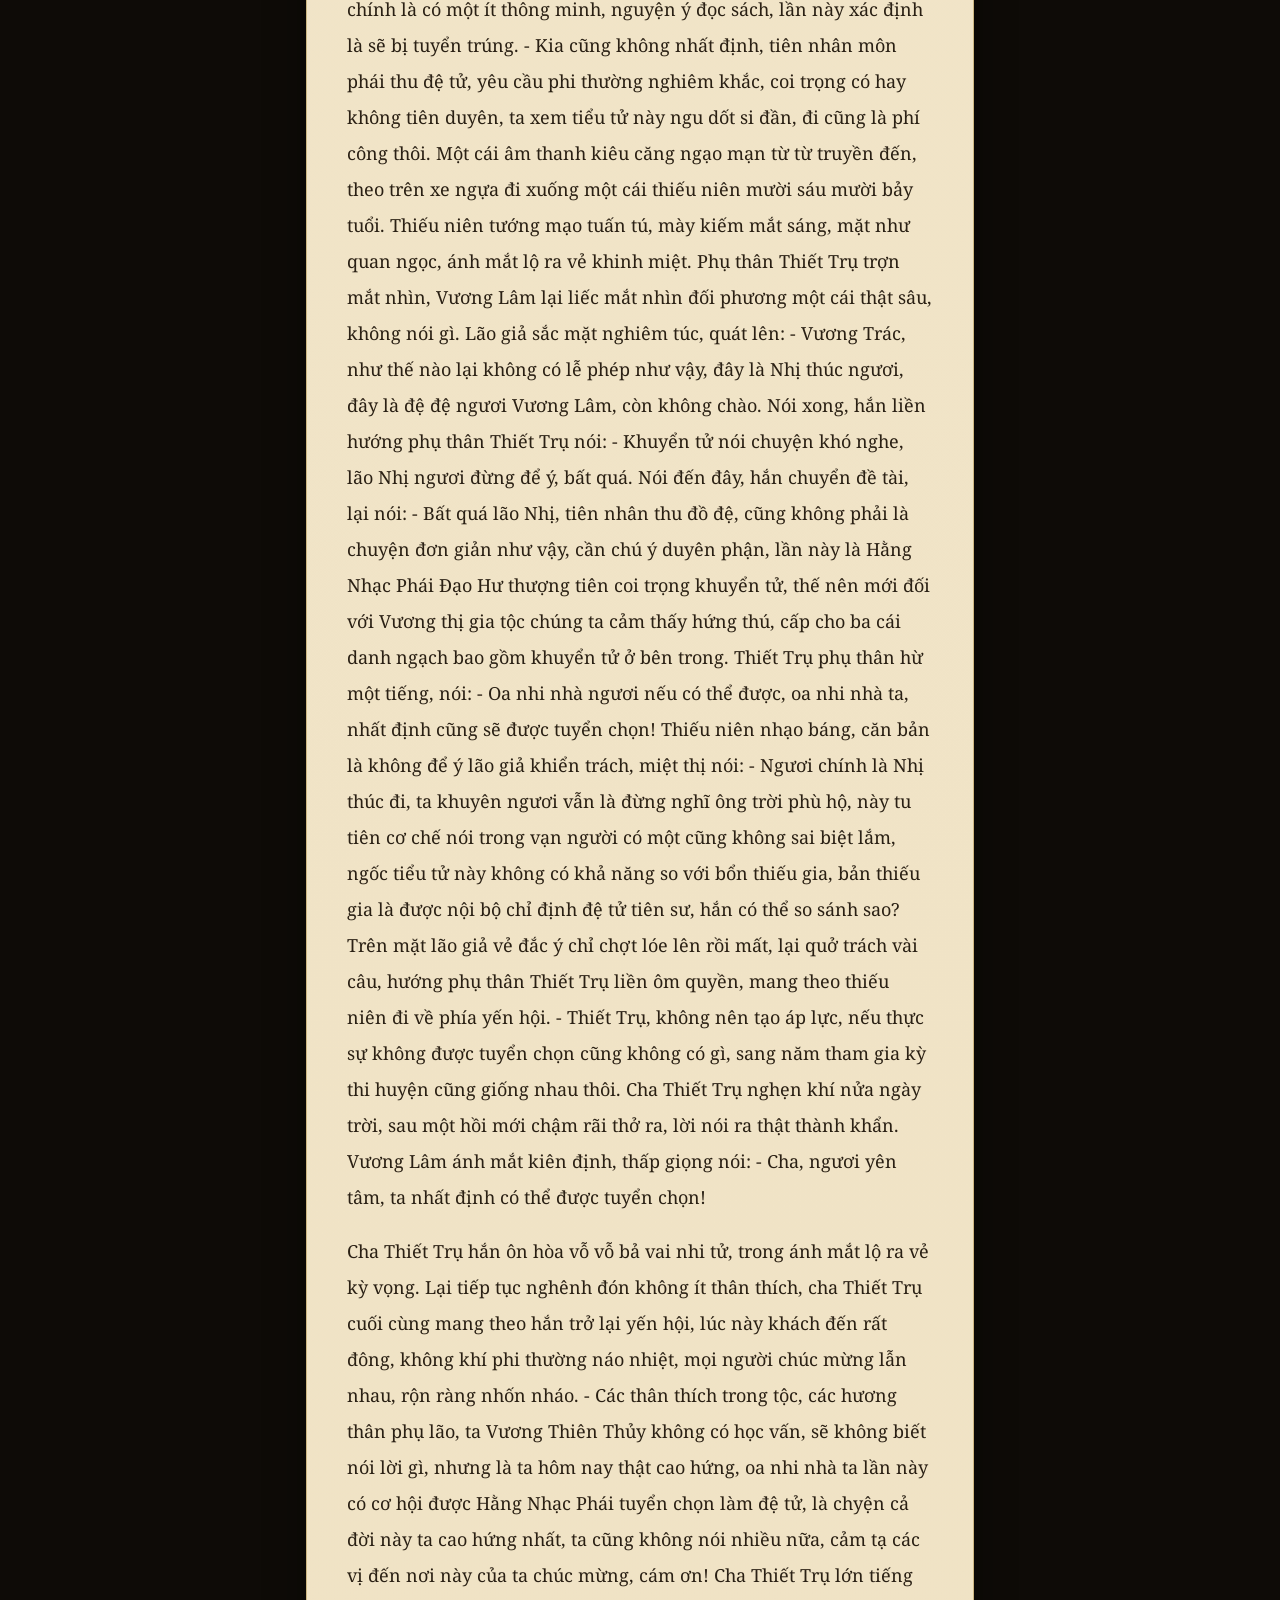
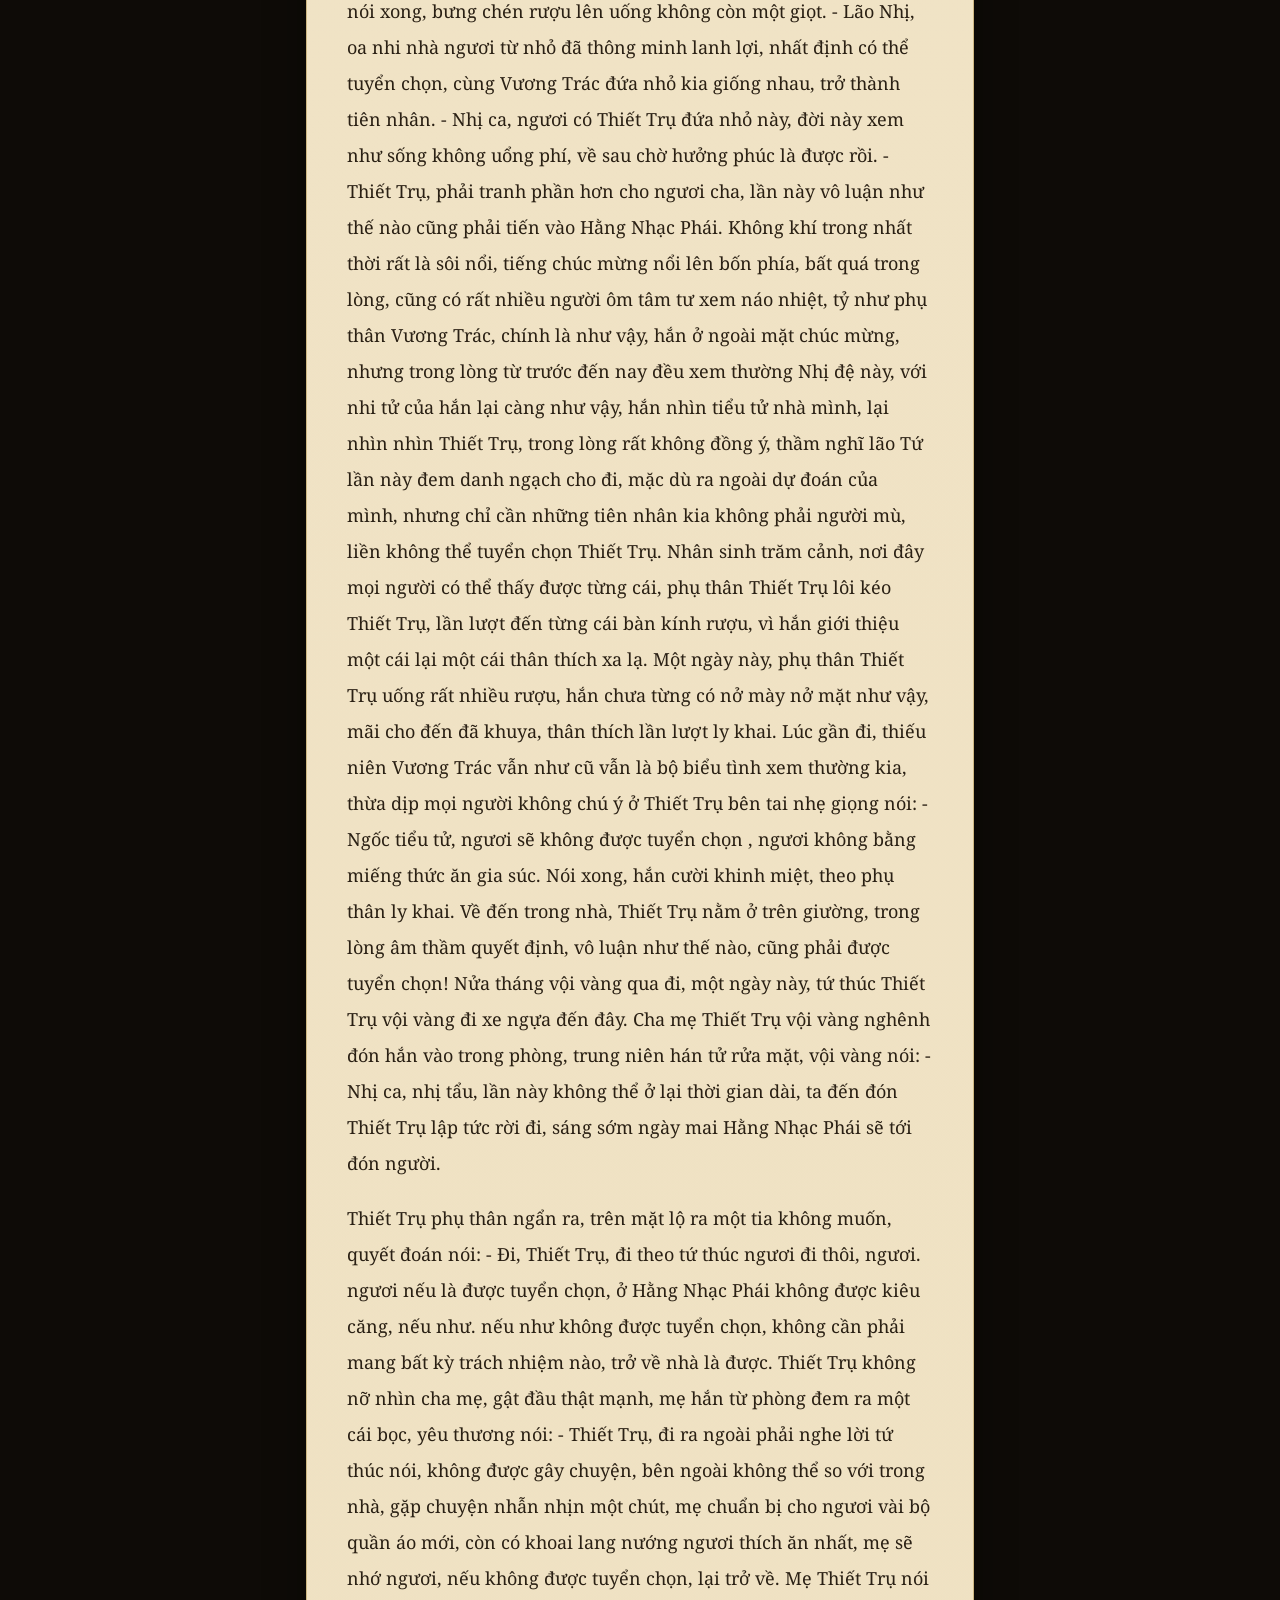
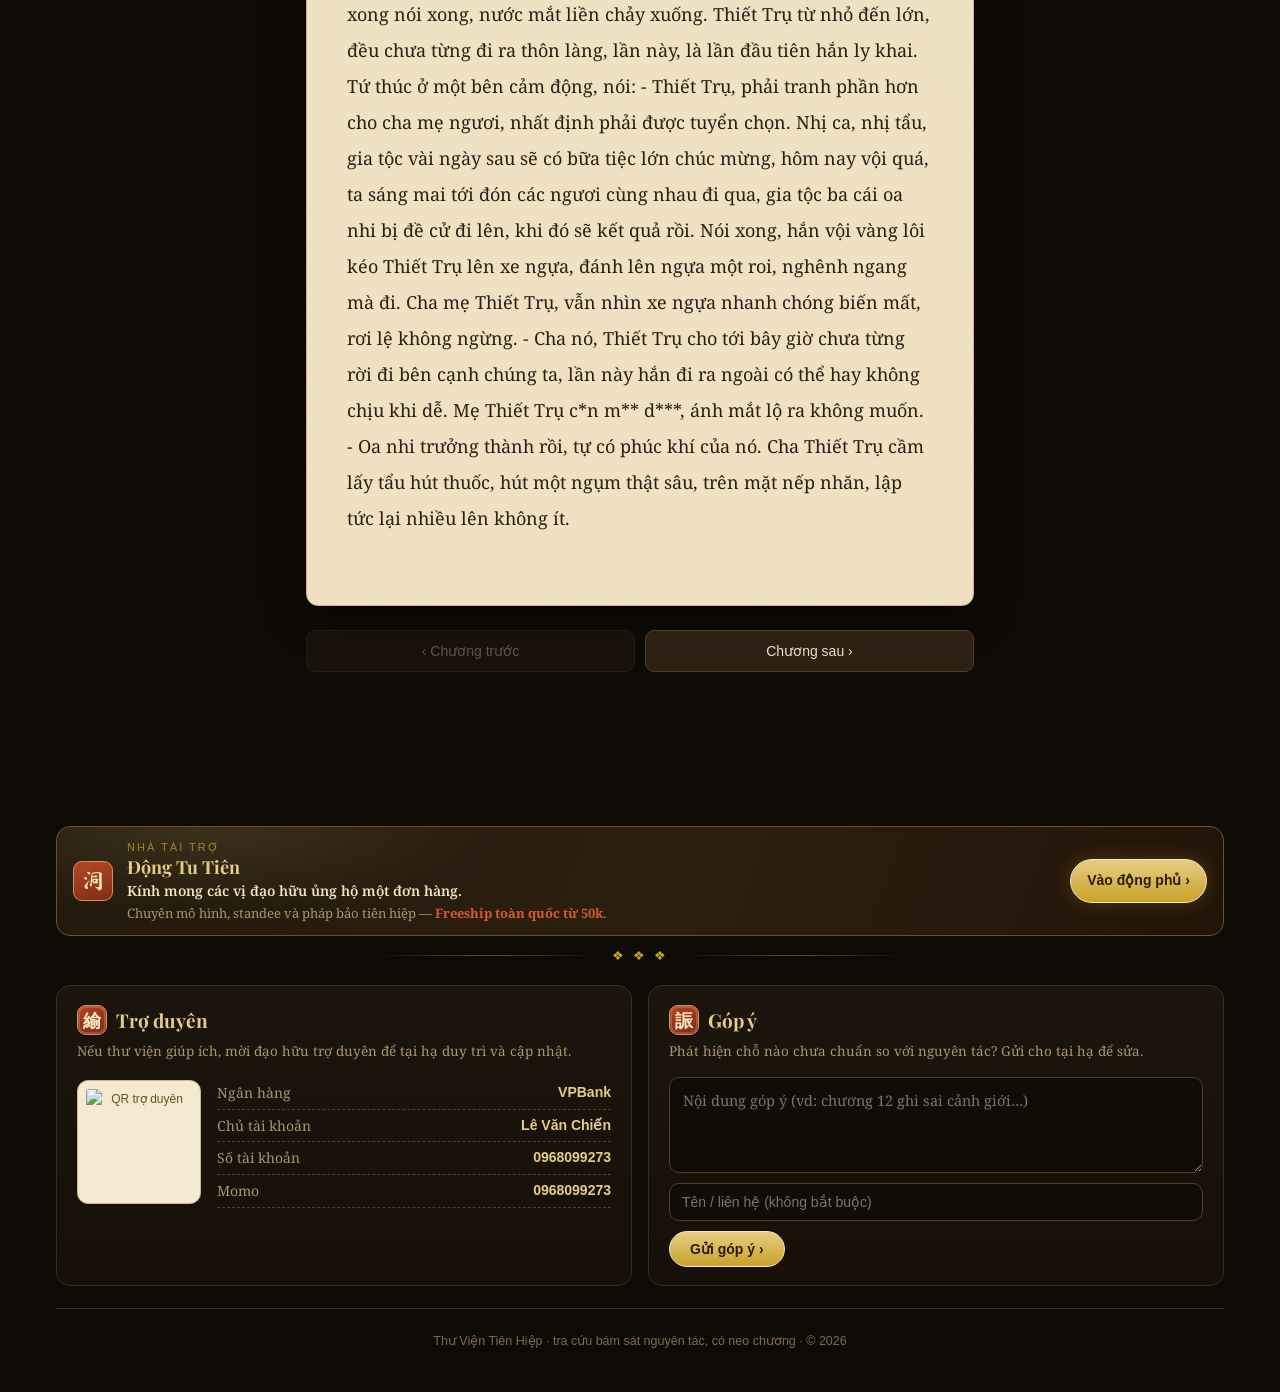
==== commit 4999f8f9: "auto-sync: cap nhat bo.html (2026-06-09T17:50:52Z)" ====
--- a/bo.html
+++ b/bo.html
@@ -17,7 +17,7 @@
 </div>
 
 <div id="demoBanner" class="demo-banner" style="display:none">
-  <b>Dữ LIỆU MẪU</b> — đây là nội dung minh hoạ để duyệt bố cục, <b>chưa phải dữ liệu thật</b> từ nguyên tác.
+  <b>DỮ LIỆU MẪU</b> — đây là nội dung minh hoạ để duyệt bố cục, <b>chưa phải dữ liệu thật</b> từ nguyên tác.
 </div>
 
 <nav id="boNav" class="bo-nav"></nav>
--- a/assets/theme.css
+++ b/assets/theme.css
@@ -8,7 +8,7 @@
   --ink:#0e0b07; --ink2:#171109; --ink3:#1f1810; --panel:#1c150d; --panel2:#241b10;
   --line:#3b2f1c; --line2:#52401f; --line-gold:#6b521f;
   --gold:#c9a227; --gold2:#e7cd84; --gold3:#f3e6bf; --gold-soft:#9c7c2b;
-  --chu:#b0411f; --chu2:#d65a33;
+  --chu:#b0411f; --chu2:#d65a33;            /* chu sa - cinnabar (ấn triện) */
   --jade:#5a8c73;
   --text:#ece0c6; --muted:#a8966f; --muted2:#7d6c4c;
   --paper:#f4ead2; --paper2:#efe2c4; --paper-ink:#2a2014; --paper-line:#d9c79b;
@@ -20,7 +20,7 @@
   --sans:-apple-system,BlinkMacSystemFont,"Segoe UI",Roboto,"Noto Sans",sans-serif;
 }
 *{box-sizing:border-box}
-*,*::before,*::after{min-width:0}
+*,*::before,*::after{min-width:0}                 /* CHỐNG TRÀN: flex/grid item co được */
 html,body{margin:0;padding:0}
 body{
   font-family:var(--serif);color:var(--text);line-height:1.7;min-height:100vh;
@@ -30,10 +30,12 @@
     radial-gradient(1200px 700px at 50% 120%, rgba(176,65,31,.06), transparent 60%),
     #0e0b07;
 }
+/* texture giấy mờ phủ toàn trang */
 body::before{
   content:"";position:fixed;inset:0;z-index:-1;pointer-events:none;opacity:.05;
   background-image:url("data:image/svg+xml;utf8,<svg xmlns='http://www.w3.org/2000/svg' width='160' height='160'><filter id='n'><feTurbulence type='fractalNoise' baseFrequency='0.9' numOctaves='2'/></filter><rect width='100%25' height='100%25' filter='url(%23n)'/></svg>");
 }
+/* CHỐNG TRÀN VIỀN — toàn cục */
 img,svg,video,canvas{max-width:100%;height:auto}
 h1,h2,h3,h4,p,span,a,div,li,td,button,input,textarea,select{overflow-wrap:anywhere;word-break:break-word}
 a{color:var(--gold2);text-decoration:none}
@@ -45,11 +47,13 @@
 *::-webkit-scrollbar-thumb:hover{background:#52401f}
 *::-webkit-scrollbar-track{background:transparent}
 
+/* ---------- nét vàng trang trí ---------- */
 .goldrule{height:1px;border:0;background:linear-gradient(90deg,transparent,var(--line-gold),var(--gold),var(--line-gold),transparent);margin:0}
 .flourish{display:flex;align-items:center;justify-content:center;gap:14px;color:var(--gold-soft);margin:6px 0 18px}
 .flourish::before,.flourish::after{content:"";height:1px;flex:1;max-width:220px;background:linear-gradient(90deg,transparent,var(--line-gold),transparent)}
 .flourish .gem{color:var(--gold);font-size:13px;letter-spacing:3px}
 
+/* ---------- ấn triện (seal) ---------- */
 .seal{
   flex:0 0 auto;width:38px;height:38px;border-radius:9px;display:grid;place-items:center;
   font-family:var(--han);font-size:24px;line-height:1;color:#fbe9c8;
@@ -57,6 +61,7 @@
   border:1px solid #d98a5f;box-shadow:inset 0 0 0 2px rgba(255,225,190,.18);
 }
 
+/* ---------- top bar ---------- */
 .topbar{
   position:sticky;top:0;z-index:40;display:flex;align-items:center;gap:14px;
   padding:11px 20px;
@@ -74,6 +79,7 @@
 .crumbs{color:var(--muted);font-size:13.5px;white-space:nowrap;overflow:hidden;text-overflow:ellipsis;max-width:46vw}
 .crumbs a{color:var(--gold)}
 
+/* ---------- buttons / chips ---------- */
 .btn{background:#2c2113;border:1px solid var(--line2);color:var(--text);border-radius:var(--radius-sm);
   padding:8px 14px;cursor:pointer;font-size:14px;transition:.15s;font-family:var(--sans);max-width:100%}
 .btn:hover{border-color:var(--gold);color:var(--gold2);background:#352815}
@@ -88,10 +94,12 @@
   color:var(--gold);font-variant-numeric:tabular-nums;font-family:var(--sans);max-width:100%}
 .neo:hover{border-color:var(--gold);text-decoration:none;color:var(--gold2)}
 
+/* ---------- demo banner ---------- */
 .demo-banner{background:repeating-linear-gradient(45deg,#3a2c10,#3a2c10 12px,#332810 12px,#332810 24px);
   color:var(--gold2);text-align:center;padding:7px 14px;font-size:13px;border-bottom:1px solid var(--gold-soft);font-family:var(--sans)}
 .demo-banner b{color:#fff}
 
+/* ============ NHÀ TÀI TRỢ — ô ngang gọn (đầu & cuối trang) ============ */
 .sponsor{max-width:var(--maxw);margin:14px auto 0;padding:0 16px}
 .sponsor-inner{
   display:flex;align-items:center;gap:14px;flex-wrap:wrap;
@@ -113,12 +121,14 @@
 @keyframes pulseCta{0%,100%{box-shadow:0 0 12px rgba(201,162,39,.18)}50%{box-shadow:0 0 22px rgba(231,205,132,.45)}}
 .sponsor.foot{margin:28px auto 0}
 
+/* ---------- layout ---------- */
 .wrap{max-width:var(--maxw);margin:0 auto;padding:22px 20px 36px}
 .page-head{display:flex;align-items:baseline;gap:12px;margin:8px 0 6px;flex-wrap:wrap}
 .page-head h1{font-family:var(--display);font-size:30px;margin:0;color:var(--gold2);font-weight:700;letter-spacing:.3px;line-height:1.15}
 .page-head .sub{color:var(--muted);font-size:14px}
 .section-title{font-family:var(--display);color:var(--gold2);font-size:21px;margin:0 0 12px;border-bottom:1px solid var(--line);padding-bottom:8px;font-weight:600}
 
+/* ---------- bộ nav (7 mục) — XUỐNG DÒNG, không vuốt ngang ---------- */
 .bo-nav{position:sticky;top:54px;z-index:30;display:flex;flex-wrap:wrap;gap:6px;justify-content:center;padding:9px 12px;
   background:linear-gradient(180deg,#1a130a,#140e07);border-bottom:1px solid var(--line)}
 .bo-nav a{white-space:nowrap;padding:7px 14px;border-radius:var(--radius-sm);color:var(--muted);font-size:14px;font-weight:600;
@@ -126,6 +136,7 @@
 .bo-nav a:hover{background:#2a2012;color:var(--gold2);text-decoration:none}
 .bo-nav a.active{background:linear-gradient(180deg,#3a2c12,#2c2110);color:var(--gold2);box-shadow:inset 0 -2px 0 var(--gold)}
 
+/* ---------- cards ---------- */
 .cards{display:grid;gap:16px}
 .grid-2{grid-template-columns:repeat(auto-fill,minmax(min(100%,290px),1fr))}
 .grid-3{grid-template-columns:repeat(auto-fill,minmax(min(100%,240px),1fr))}
@@ -139,6 +150,7 @@
 .card .blurb{color:var(--muted);font-size:13.5px;margin-top:8px;line-height:1.6;overflow-wrap:anywhere}
 .card .meta-row{display:flex;flex-wrap:wrap;gap:6px;margin-top:10px;min-width:0}
 
+/* ---------- toolbar (filters) ---------- */
 .toolbar{display:flex;gap:10px;flex-wrap:wrap;align-items:center;margin-bottom:16px;min-width:0}
 .toolbar input,.toolbar select{background:#140e07;border:1px solid var(--line2);color:var(--text);border-radius:var(--radius-sm);
   padding:9px 11px;font-size:14px;font-family:var(--sans);max-width:100%}
@@ -147,6 +159,7 @@
 .toolbar label{color:var(--muted);font-size:13px}
 .count{color:var(--muted2);font-size:13px}
 
+/* ---------- drawer ---------- */
 .drawer-bg{position:fixed;inset:0;background:rgba(0,0,0,.6);z-index:50;display:none}
 .drawer-bg.show{display:block}
 .drawer{position:fixed;top:0;right:0;height:100%;width:min(560px,96vw);background:linear-gradient(180deg,#1a130a,#140e07);
@@ -160,6 +173,7 @@
 .drawer .body{overflow:auto;padding:18px 20px 40px}
 .kv{display:flex;flex-wrap:wrap;gap:8px;margin-bottom:14px;min-width:0}
 
+/* ---------- tabs (nhân vật) ---------- */
 .tabs{display:flex;gap:4px;border-bottom:1px solid var(--line);margin:4px 0 16px;overflow-x:auto}
 .tabs button{background:none;border:none;color:var(--muted);padding:9px 13px;cursor:pointer;font-size:14px;font-weight:600;
   white-space:nowrap;font-family:var(--sans);border-bottom:2px solid transparent}
@@ -168,6 +182,7 @@
 .tab-pane.active{display:block}
 .prose{color:#dccfb2;font-size:15px;line-height:1.85;overflow-wrap:anywhere}
 .prose p{margin:0 0 1em}
+/* Tiểu sử dạng khối (theo web cũ) */
 .info-grid{display:grid;grid-template-columns:1fr 1fr;gap:10px;margin-bottom:14px}
 .iblock{background:var(--panel);border:1px solid var(--line);border-radius:10px;padding:10px 13px;min-width:0}
 .iblock.full{grid-column:1/-1}
@@ -176,6 +191,7 @@
 .ts-sum{background:#1c150d;border-left:3px solid var(--gold);border-radius:0 10px 10px 0;padding:12px 15px;color:#ddd0b6;font-size:14.5px;line-height:1.8}
 @media(max-width:520px){.info-grid{grid-template-columns:1fr}}
 
+/* ---------- kinh lịch timeline ---------- */
 .timeline{border-left:2px solid var(--line2);margin-left:6px;padding-left:16px;display:flex;flex-direction:column;gap:14px}
 .ev{position:relative;min-width:0}
 .ev::before{content:"";position:absolute;left:-23px;top:5px;width:10px;height:10px;border-radius:50%;background:var(--normal)}
@@ -190,6 +206,7 @@
 .lvl.major{background:#3a2c10;color:var(--major)}
 .lvl.normal{background:#22303c;color:var(--normal)}
 .lvl.minor{background:#222a1c;color:var(--minor)}
+/* tag quan hệ (nhân mạch) */
 .rtag{font-size:11px;padding:1px 9px;border-radius:999px;font-family:var(--sans);white-space:nowrap;border:1px solid transparent}
 .rtag.cha-me{background:#1f2e22;color:#7fc99a;border-color:#2f5a40}
 .rtag.the-thiep{background:#33182a;color:#e79ac0;border-color:#7e3a66}
@@ -201,6 +218,7 @@
 .rtag.doi-thu{background:#33180f;color:#e7a98e;border-color:#7e3a26}
 .rtag.khac{background:#241b10;color:#a8966f;border-color:#3a2f1c}
 
+/* ---------- realm ladder ---------- */
 .ladder{display:flex;flex-direction:column;gap:0}
 .rung{display:flex;gap:14px;align-items:stretch;cursor:pointer;min-width:0}
 .rung .rail{display:flex;flex-direction:column;align-items:center;flex:0 0 auto}
@@ -212,6 +230,7 @@
 .rung .rcard h3{margin:0;color:var(--gold2);font-family:var(--display);font-size:17px;font-weight:600;overflow-wrap:anywhere}
 .rung .rcard .lvlno{color:var(--gold-soft);font-size:12px;font-weight:700;margin-right:6px;font-family:var(--sans)}
 
+/* ---------- map tree ---------- */
 .tree{font-size:14.5px}
 .tree ul{list-style:none;margin:0;padding-left:18px;border-left:1px dashed var(--line2)}
 .tree>ul{border-left:none;padding-left:0}
@@ -222,6 +241,7 @@
 .tree .tw{width:14px;display:inline-block;color:var(--muted2);cursor:pointer;user-select:none;flex:0 0 auto}
 .tree .cap{font-size:10.5px;color:var(--muted2);border:1px solid var(--line2);border-radius:5px;padding:0 5px;font-family:var(--sans);flex:0 0 auto}
 
+/* ---------- reader ---------- */
 .reader-wrap{display:flex;gap:0;height:calc(100vh - 116px);border:1px solid var(--line-gold);border-radius:14px;overflow:hidden;min-width:0}
 .reader-toc{width:300px;flex:0 0 300px;background:#171109;border-right:1px solid var(--line);display:flex;flex-direction:column;min-width:0}
 .reader-toc .s{padding:10px}
@@ -244,14 +264,17 @@
 .pager{display:flex;gap:10px;margin-top:24px}
 .pager .btn{flex:1;text-align:center;padding:12px}
 
+/* ---------- misc ---------- */
 .empty{color:var(--muted2);text-align:center;padding:50px 16px}
 .loading{color:var(--muted);text-align:center;padding:40px}
 
+/* ============ FOOTER: trợ duyên + góp ý ============ */
 .site-foot{max-width:var(--maxw);margin:8px auto 0;padding:0 16px 40px}
 .foot-grid{display:grid;gap:16px;grid-template-columns:repeat(auto-fit,minmax(min(100%,300px),1fr));margin-top:18px}
 .foot-card{background:linear-gradient(180deg,#1c150d,#161009);border:1px solid var(--line);border-radius:var(--radius);padding:18px 20px;min-width:0}
 .foot-card h3{margin:0 0 4px;font-family:var(--display);color:var(--gold2);font-size:19px;font-weight:700;display:flex;align-items:center;gap:9px}
 .foot-card .lead{color:var(--muted);font-size:13.5px;margin:0 0 14px;overflow-wrap:anywhere}
+/* donate */
 .donate-row{display:flex;gap:16px;flex-wrap:wrap;align-items:center}
 .qr{width:124px;height:124px;flex:0 0 auto;border-radius:11px;background:#f4ead2;display:grid;place-items:center;color:#6b521f;
   border:1px solid #cdb682;font-size:12px;text-align:center;font-family:var(--sans);padding:8px}
@@ -259,6 +282,7 @@
 .donate-info .di{display:flex;justify-content:space-between;gap:10px;padding:4px 0;border-bottom:1px dashed var(--line2)}
 .donate-info .di b{color:var(--gold2);font-family:var(--sans);text-align:right;overflow-wrap:anywhere}
 .donate-info .di span{color:var(--muted)}
+/* feedback */
 .fb-form{display:flex;flex-direction:column;gap:10px}
 .fb-form textarea{width:100%;min-height:96px;resize:vertical;background:#120c06;border:1px solid var(--line2);color:var(--text);
   border-radius:10px;padding:11px 13px;font-family:var(--serif);font-size:14.5px;line-height:1.6}
@@ -272,6 +296,7 @@
 
 .copyline{color:var(--muted2);font-size:12.5px;text-align:center;padding:22px 12px 0;margin-top:22px;border-top:1px solid var(--line);font-family:var(--sans)}
 
+/* ============ BONG BÓNG NỔI Zalo + TikTok (cạnh phải) ============ */
 .bubbles{position:fixed;right:16px;bottom:20px;z-index:70;display:flex;flex-direction:column;gap:12px}
 .bubbles a{width:50px;height:50px;border-radius:50%;display:grid;place-items:center;color:#fff;font-weight:700;
   font-family:var(--sans);font-size:13px;border:2px solid rgba(255,255,255,.25);box-shadow:0 6px 18px rgba(0,0,0,.45);
@@ -288,6 +313,7 @@
 .bubbles a.tiktok::after{color:#ff3b5c}
 @keyframes ring{0%{opacity:.5;transform:scale(1)}70%{opacity:0;transform:scale(1.5)}100%{opacity:0}}
 
+/* ---------- responsive ---------- */
 @media (max-width:820px){
   .reader-wrap{flex-direction:column;height:auto}
   .reader-toc{width:auto;flex:none;max-height:42vh}
@@ -301,4 +327,4 @@
   .wrap{padding:16px 12px 28px}
   .bubbles a{width:46px;height:46px}
   .topbar .logo b{font-size:16px}
-}+}
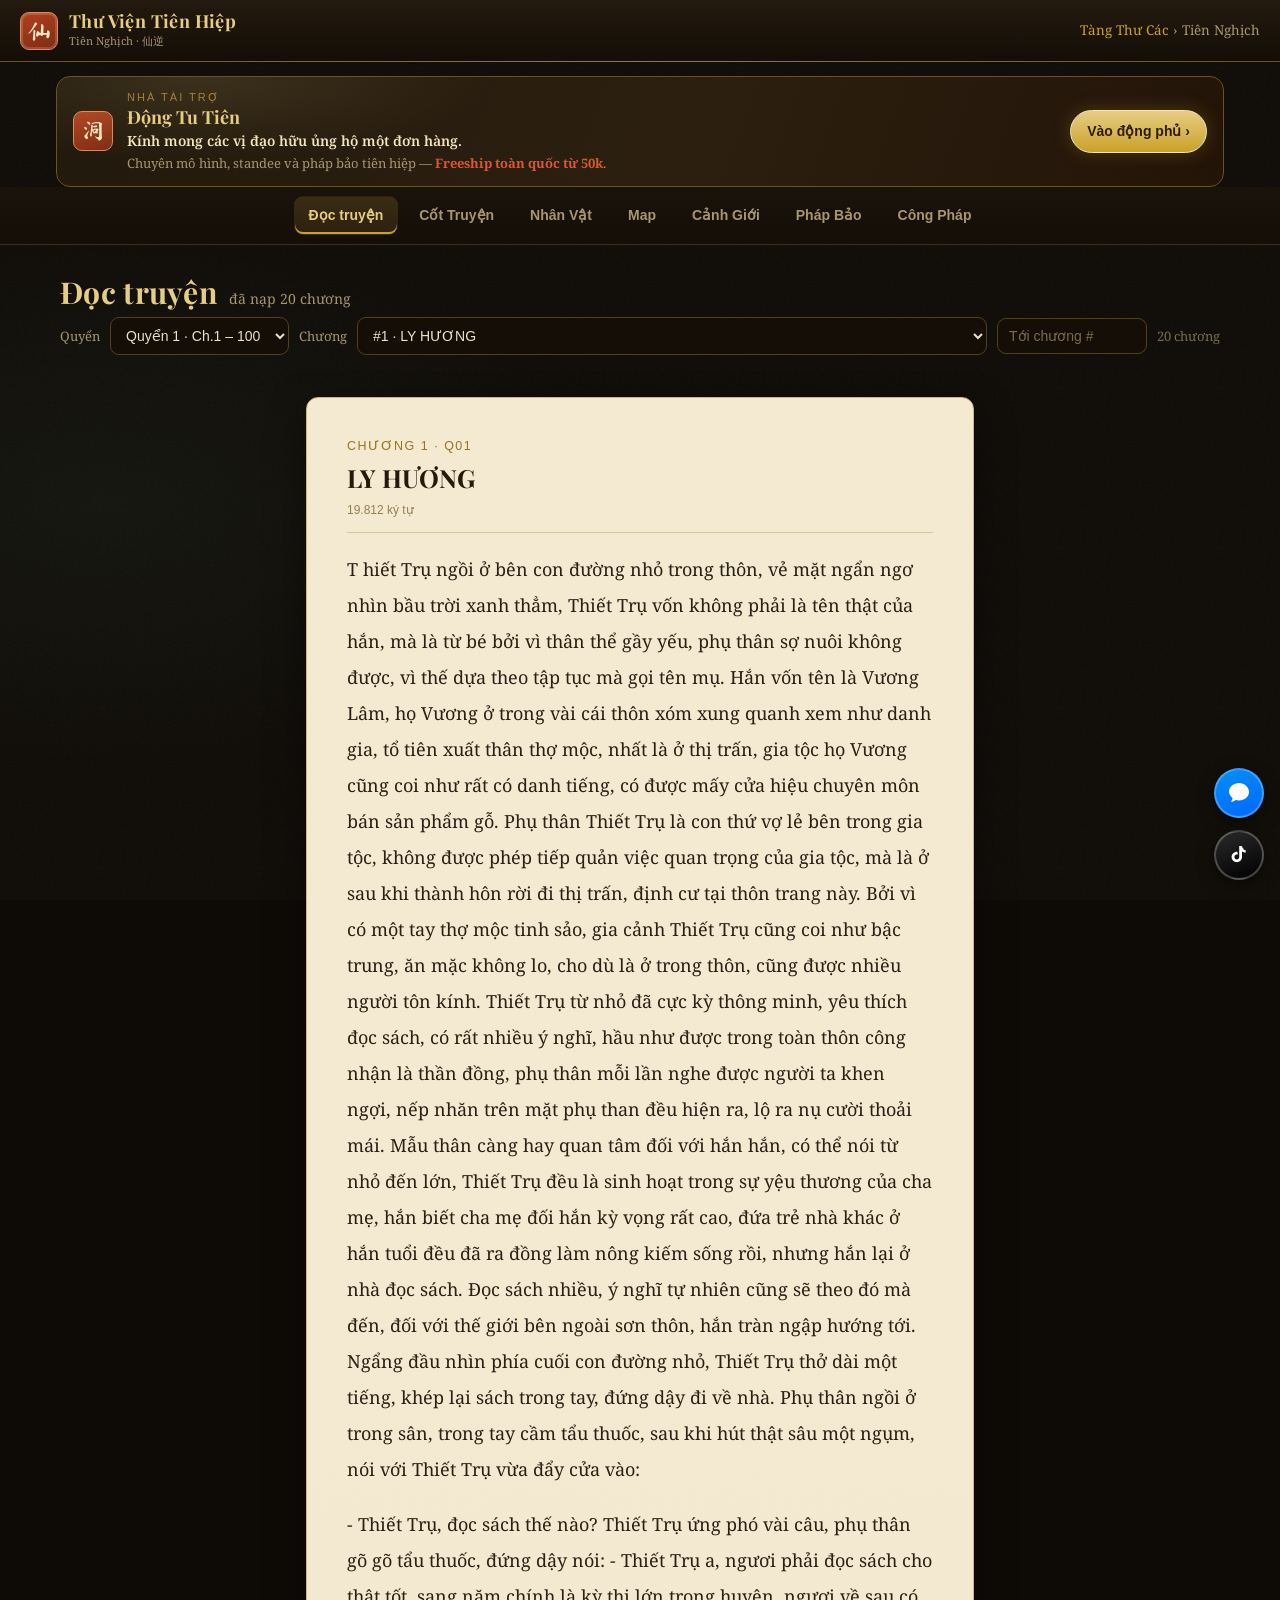
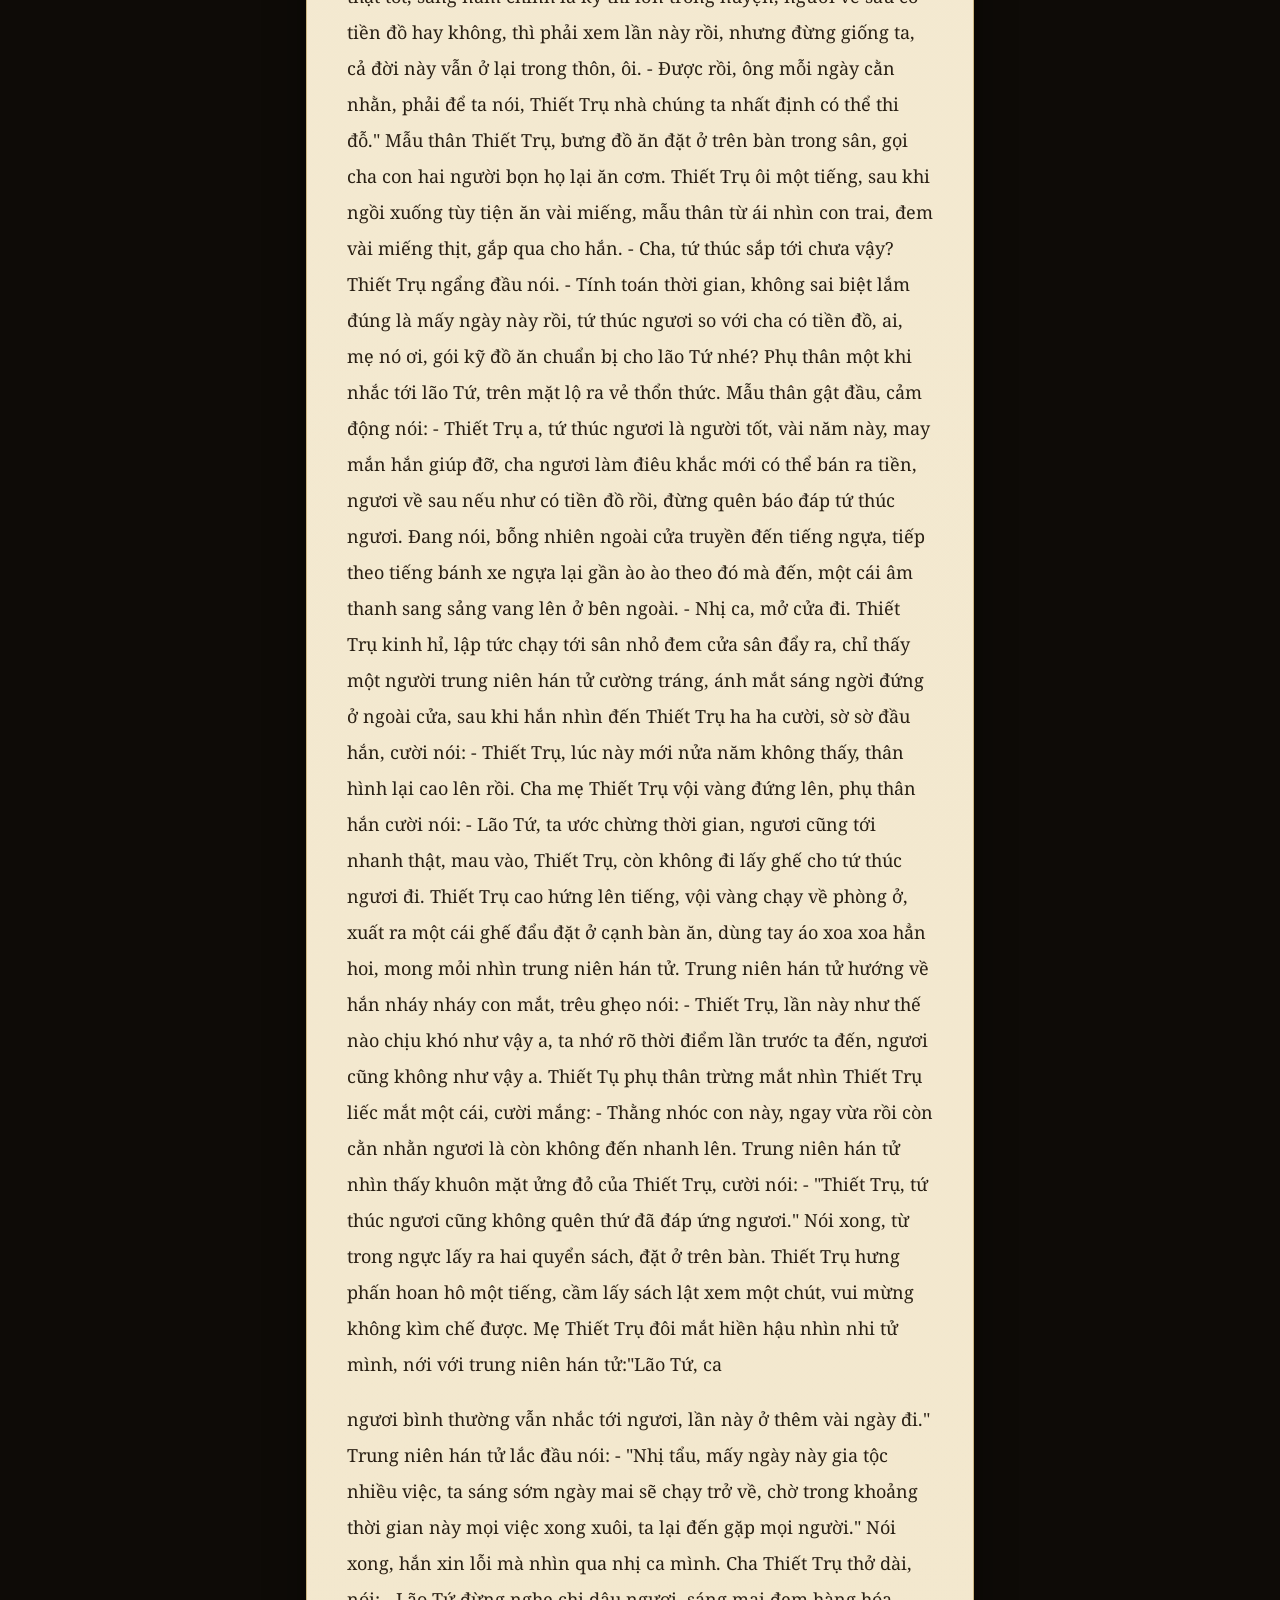
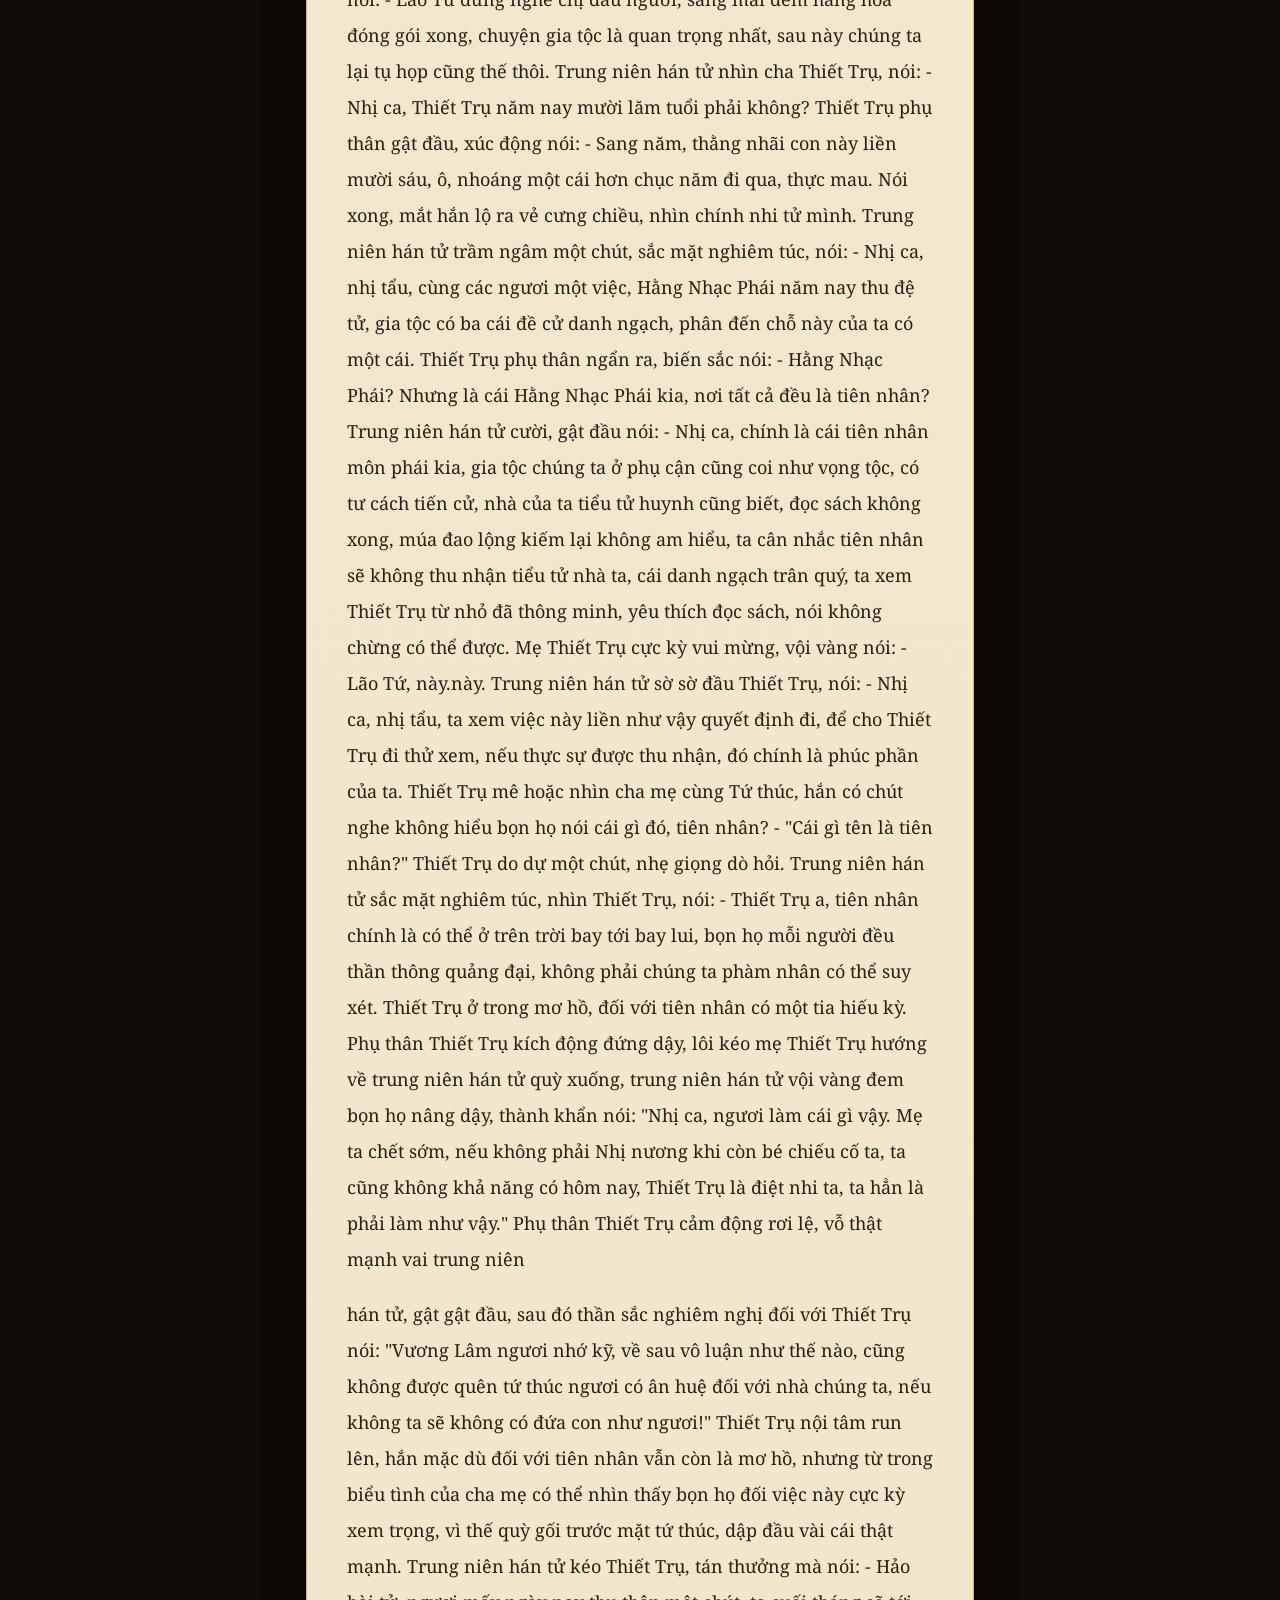
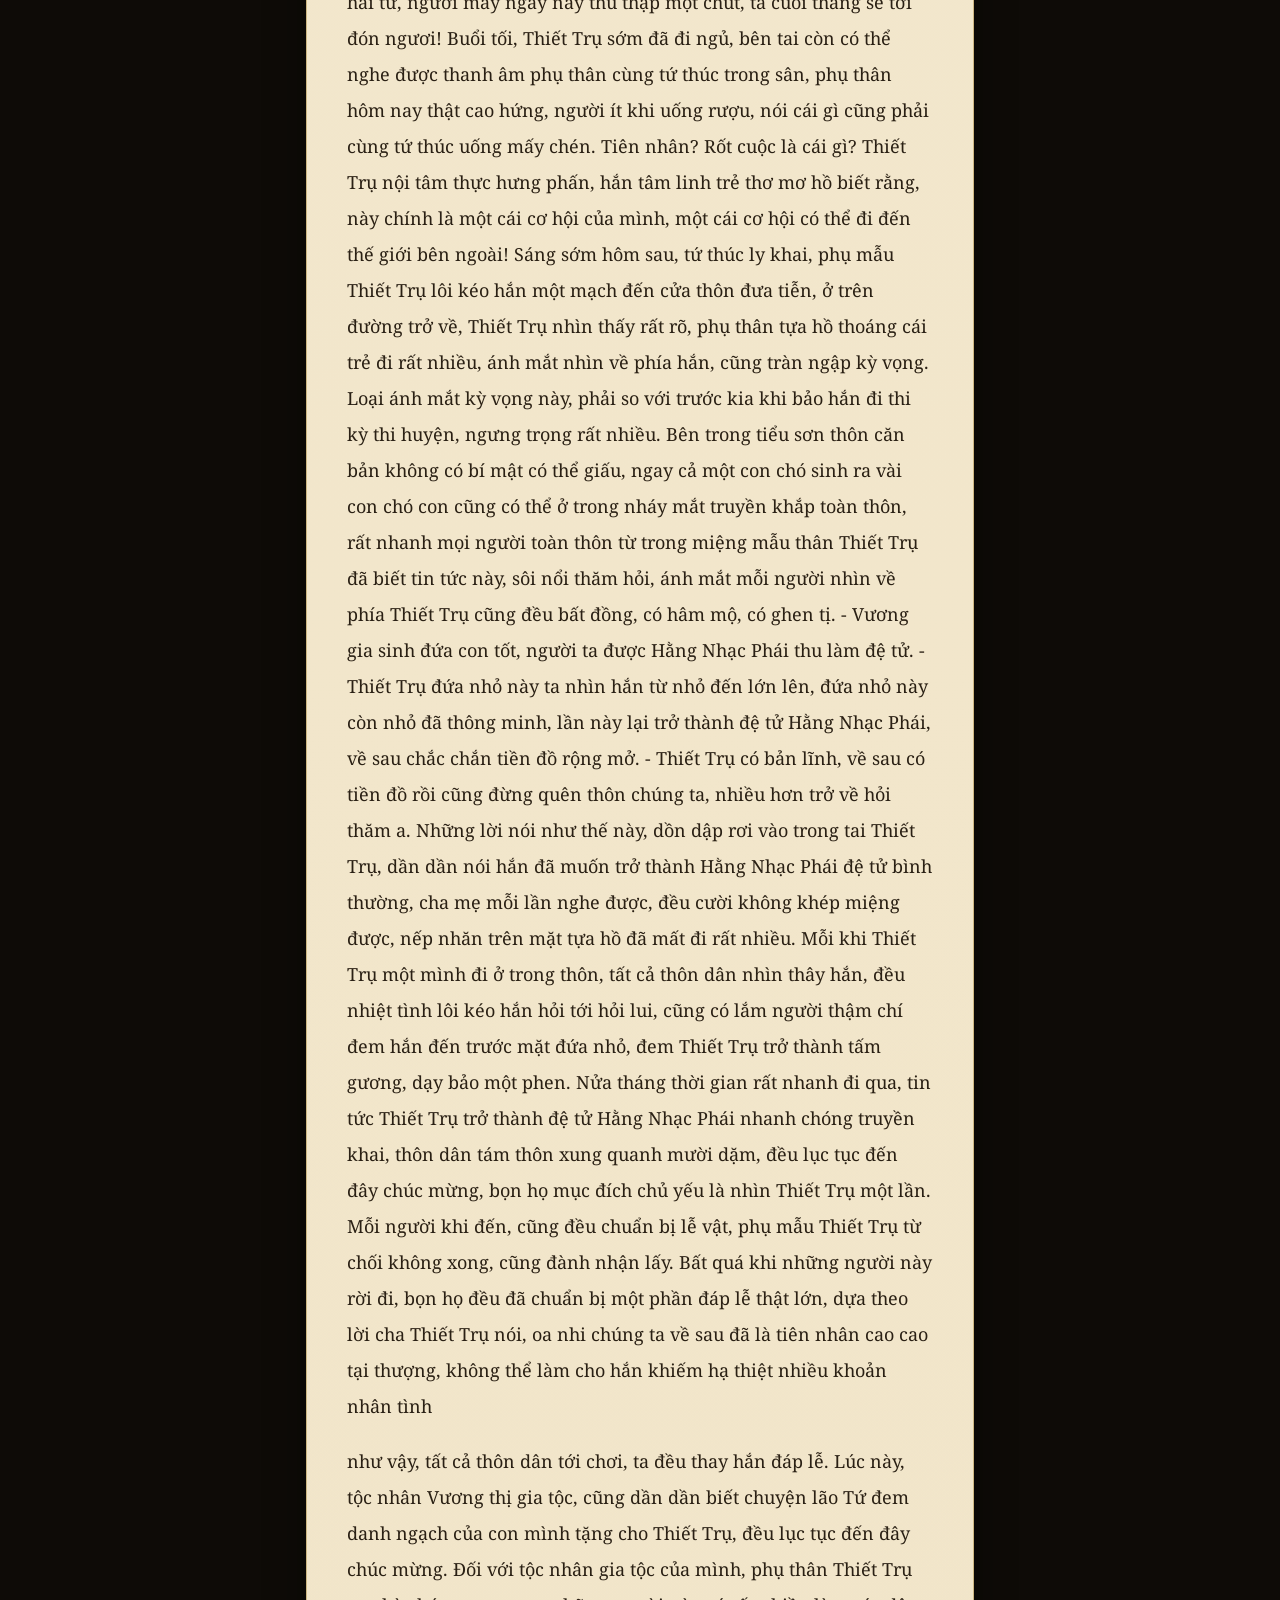
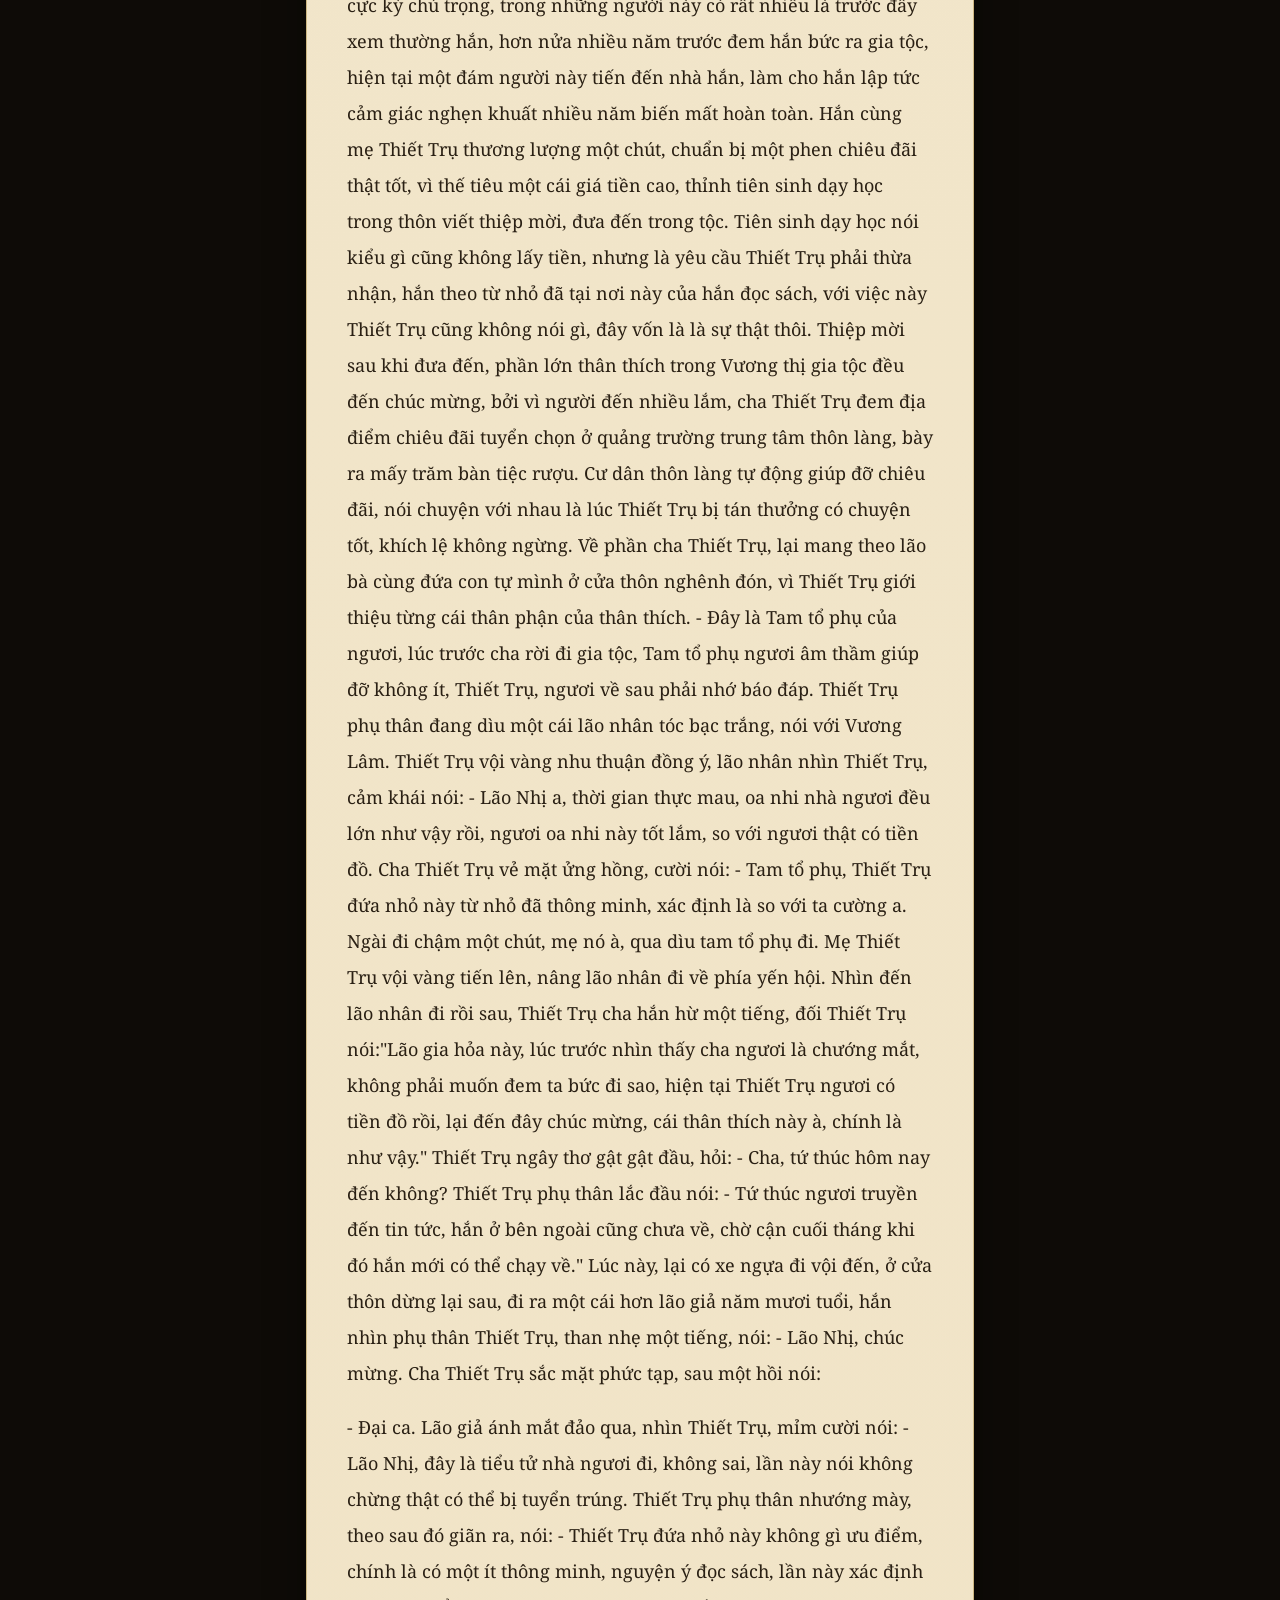
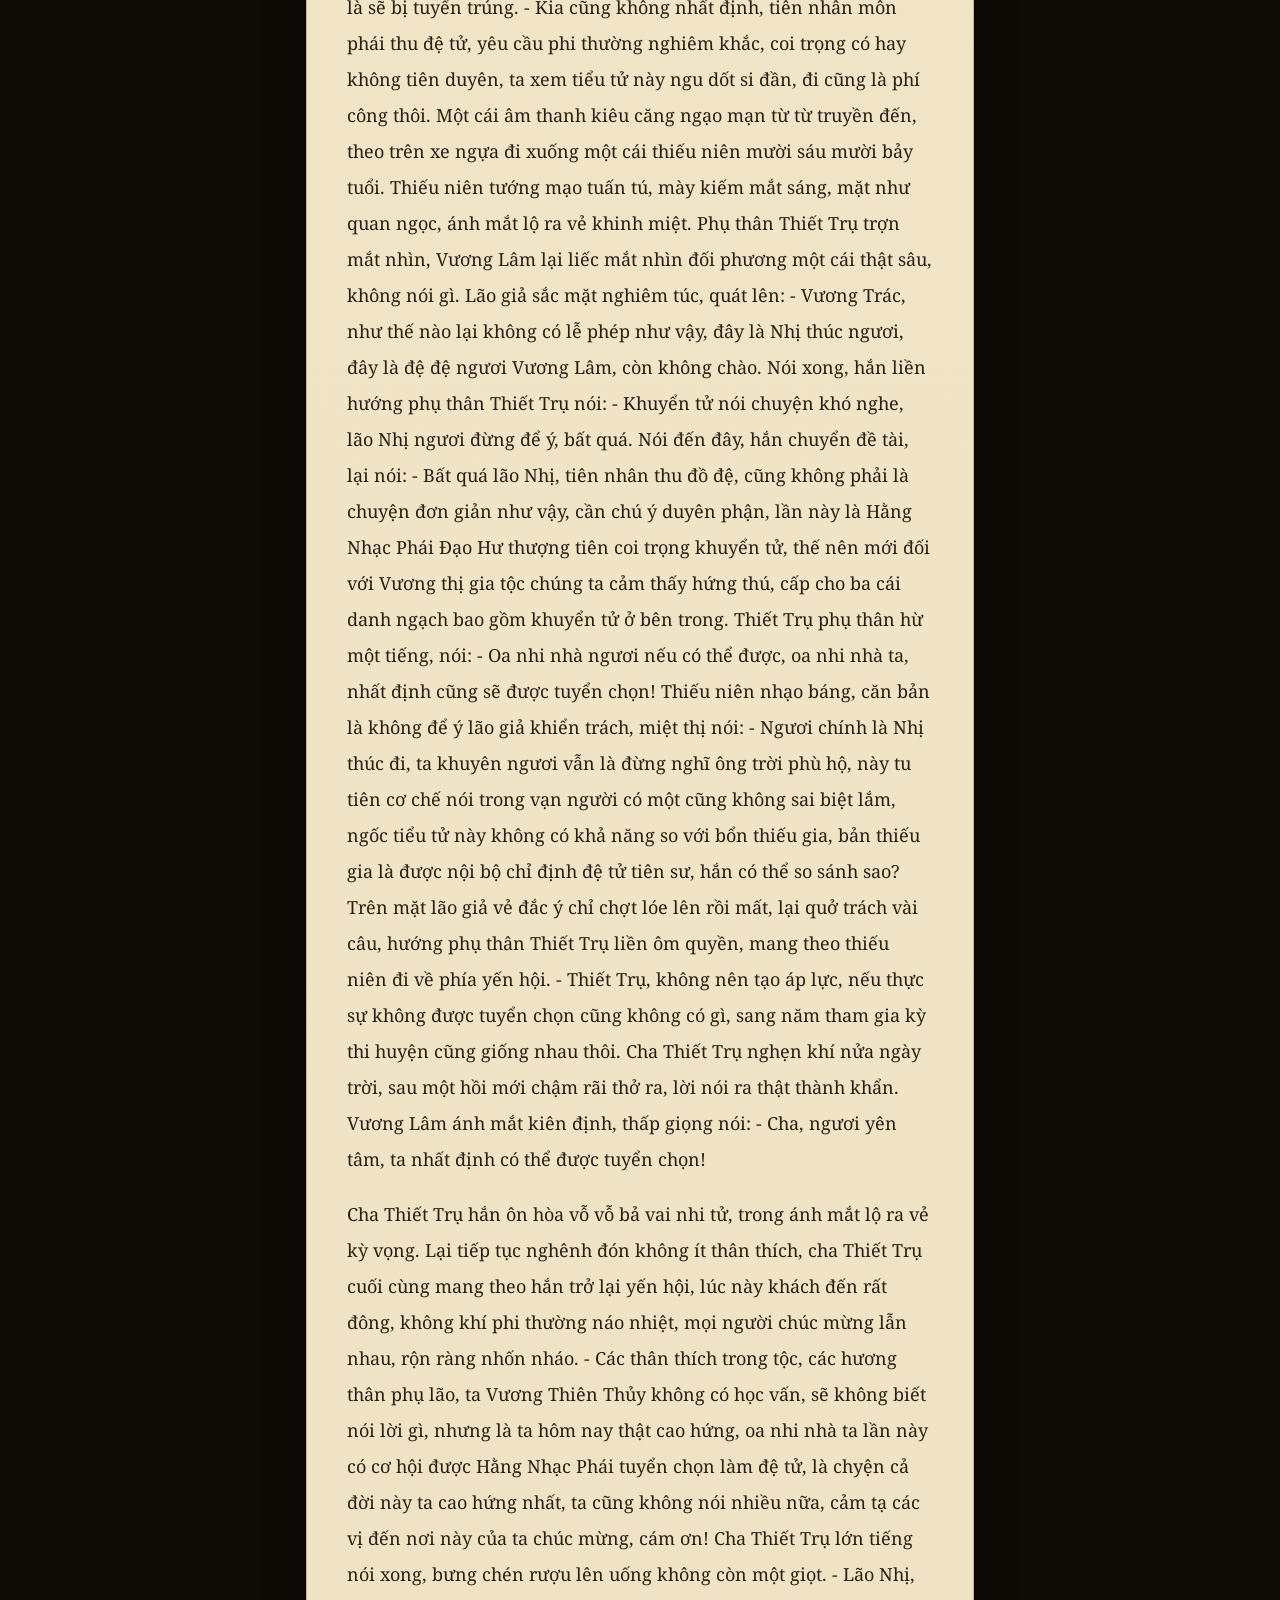
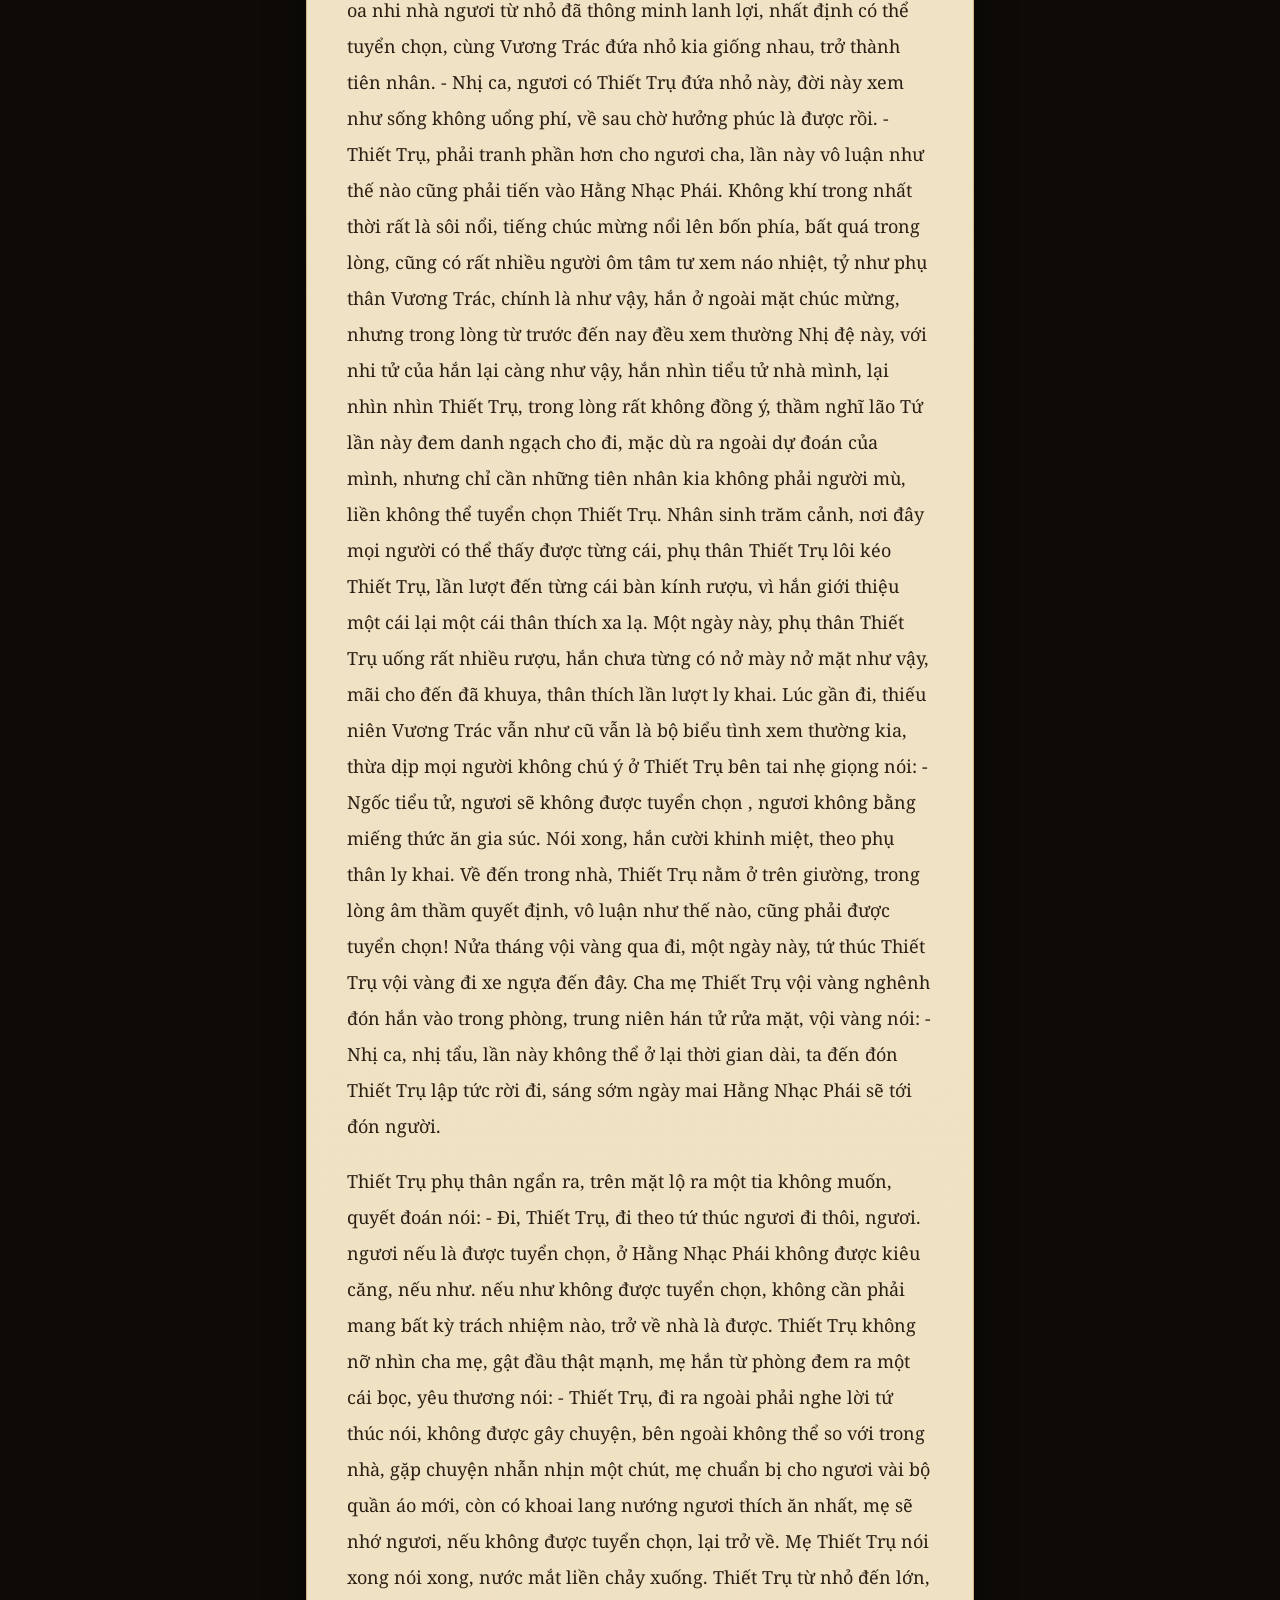
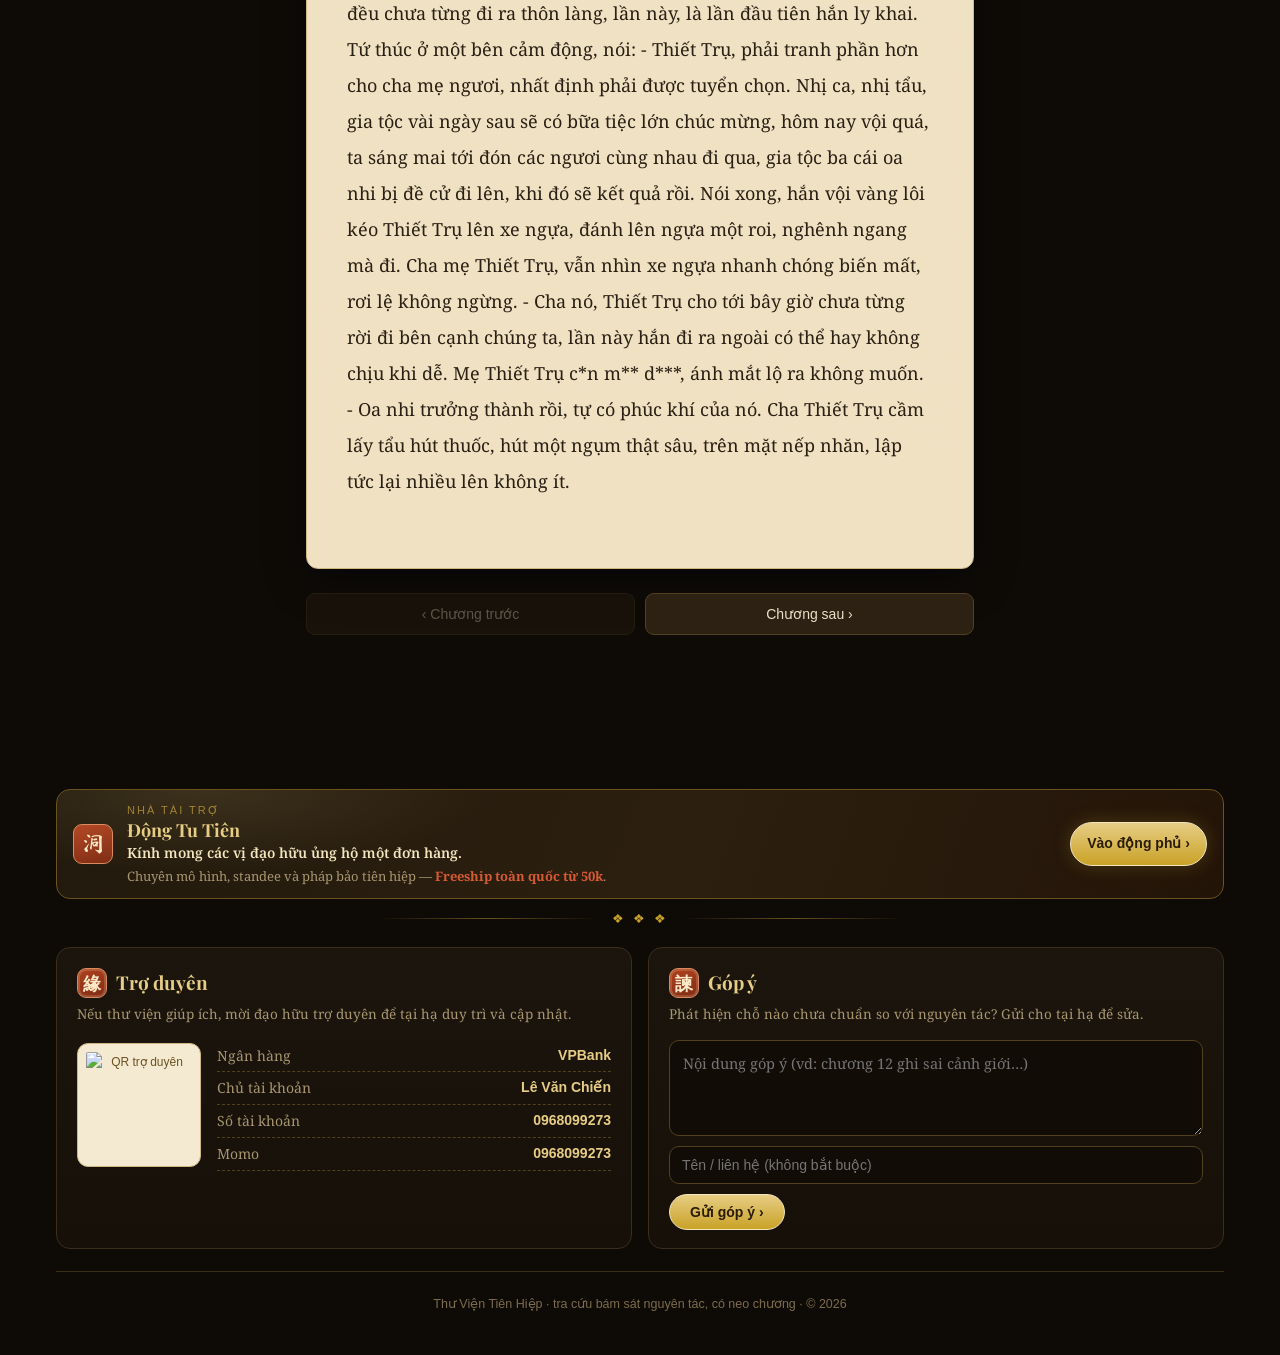
==== commit f01e1384: "auto-sync: cap nhat bo.html (2026-06-11T04:09:22Z)" ====
--- a/bo.html
+++ b/bo.html
@@ -43,6 +43,7 @@
    reader.js có thể chưa có (chỉ khi đã dựng) → 404 vô hại, mục Đọc truyện sẽ báo chưa có chương. */
 (function(){var s=new URLSearchParams(location.search).get("bo")||"tien-nghich";
 document.write('<scr'+'ipt src="data/'+s+'/data.js"><\/scr'+'ipt>');
+document.write('<scr'+'ipt src="data/'+s+'/cotTruyen.js" onerror="window.__noCot=1"><\/scr'+'ipt>');
 document.write('<scr'+'ipt src="data/'+s+'/reader.js" onerror="window.__noReader=1"><\/scr'+'ipt>');})();</script>
 <script src="assets/chrome.js"></script>
 <script src="assets/app.js"></script>
--- a/assets/theme.css
+++ b/assets/theme.css
@@ -182,6 +182,7 @@
 .tab-pane.active{display:block}
 .prose{color:#dccfb2;font-size:15px;line-height:1.85;overflow-wrap:anywhere}
 .prose p{margin:0 0 1em}
+.prose .pp:last-child{margin-bottom:0}
 /* Tiểu sử dạng khối (theo web cũ) */
 .info-grid{display:grid;grid-template-columns:1fr 1fr;gap:10px;margin-bottom:14px}
 .iblock{background:var(--panel);border:1px solid var(--line);border-radius:10px;padding:10px 13px;min-width:0}
@@ -328,3 +329,52 @@
   .bubbles a{width:46px;height:46px}
   .topbar .logo b{font-size:16px}
 }
+
+/* ---------- thẻ nhân vật: cảnh giới / tính cách / mục bấm-mở (details) / bộ lọc túi đồ ---------- */
+.cg-line{margin:2px 0;line-height:1.5}
+.cg-ten{color:#e6c878}
+.cg-neo{color:var(--muted2);font-size:11.5px}
+.tc-list{margin:0;padding-left:18px;list-style:disc}
+.tc-list li{margin:3px 0;line-height:1.6;color:#dccfb2}
+.itx{border:1px solid var(--line);border-radius:8px;margin:6px 0;background:rgba(0,0,0,.12);overflow:hidden}
+.itx>summary{cursor:pointer;padding:8px 12px;list-style:none;display:flex;align-items:center;gap:8px;flex-wrap:wrap}
+.itx>summary::-webkit-details-marker{display:none}
+.itx>summary::before{content:"▸";color:var(--gold);font-size:11px;flex:none}
+.itx[open]>summary::before{content:"▾"}
+.itx>summary:hover{background:rgba(230,200,120,.06)}
+.itx .ix-ten{color:#e6c878}
+.itx>.ev-text{padding:2px 12px 10px 28px;color:#cdbfa3;overflow-wrap:anywhere}
+.bcat{font-size:11px;color:var(--muted2);border:1px solid var(--line);border-radius:6px;padding:1px 6px}
+.bag-filter{display:flex;flex-wrap:wrap;gap:6px;margin-bottom:10px}
+.bchip{font-family:var(--sans);font-size:12.5px;color:var(--muted);background:transparent;border:1px solid var(--line);border-radius:14px;padding:4px 11px;cursor:pointer;transition:.12s}
+.bchip:hover{color:var(--gold2);border-color:var(--line-gold)}
+.bchip.active{color:#1c150d;background:var(--gold);border-color:var(--gold);font-weight:600}
+.ev.bridge{opacity:.85}
+.ev-bridge{font-size:12.5px;color:var(--muted);font-style:italic;padding:2px 0 2px 14px;border-left:2px dashed var(--line)}
+.neo.rng{font-style:normal;color:var(--muted2)}
+.tl-st{font-size:11.5px;color:var(--muted2)}
+.tl-off{color:var(--muted);opacity:.7}
+.tl-past{font-size:12px;color:var(--muted);margin-top:3px}
+/* kinh lịch: tiêu đề mốc (xem lướt) */
+.ev-tieude{color:#e6c878;font-size:14px}
+/* tu vi: nhóm đại cảnh giới bấm-mở + tiểu cảnh giới chấm con */
+.tvgroups{display:flex;flex-direction:column;gap:8px}
+.tvg{border:1px solid var(--line);border-radius:9px;background:rgba(0,0,0,.12);overflow:hidden}
+.tvg>summary{cursor:pointer;list-style:none;display:flex;align-items:center;gap:9px;padding:11px 13px}
+.tvg>summary::-webkit-details-marker{display:none}
+.tvg>summary::after{content:"▸";margin-left:auto;color:var(--gold);font-size:12px}
+.tvg[open]>summary::after{content:"▾"}
+.tvg>summary:hover{background:rgba(230,200,120,.06)}
+.tv-canh{color:#e6c878;font-size:15px}
+.tv-dot{width:9px;height:9px;border-radius:50%;background:var(--gold);flex:none;box-shadow:0 0 0 3px rgba(201,161,74,.15)}
+.tv-dot.big{width:12px;height:12px}
+.tvg-body{padding:0 14px 12px 34px}
+.tvg-body .ev-text{color:#dccfb2;margin-bottom:8px}
+.tv-subs{display:flex;flex-direction:column;gap:9px;border-left:2px solid var(--line);padding-left:14px;margin-left:-8px}
+.tv-sub{display:flex;gap:9px;align-items:flex-start}
+.tv-sub .tv-dot{margin-top:5px}
+.tv-subbody{flex:1}.tv-subbody>b{color:#cdbfa3;font-size:13.5px}
+.tv-subtext{color:var(--muted);font-size:13px;line-height:1.55;margin-top:2px}
+.tv-tag{font-size:11px;padding:1px 8px;border-radius:6px;white-space:nowrap}
+.tv-tag.he{background:#1f2a3a;color:#8fb6d8}
+.tv-tag.bn{background:#3a2417;color:#e0936a}
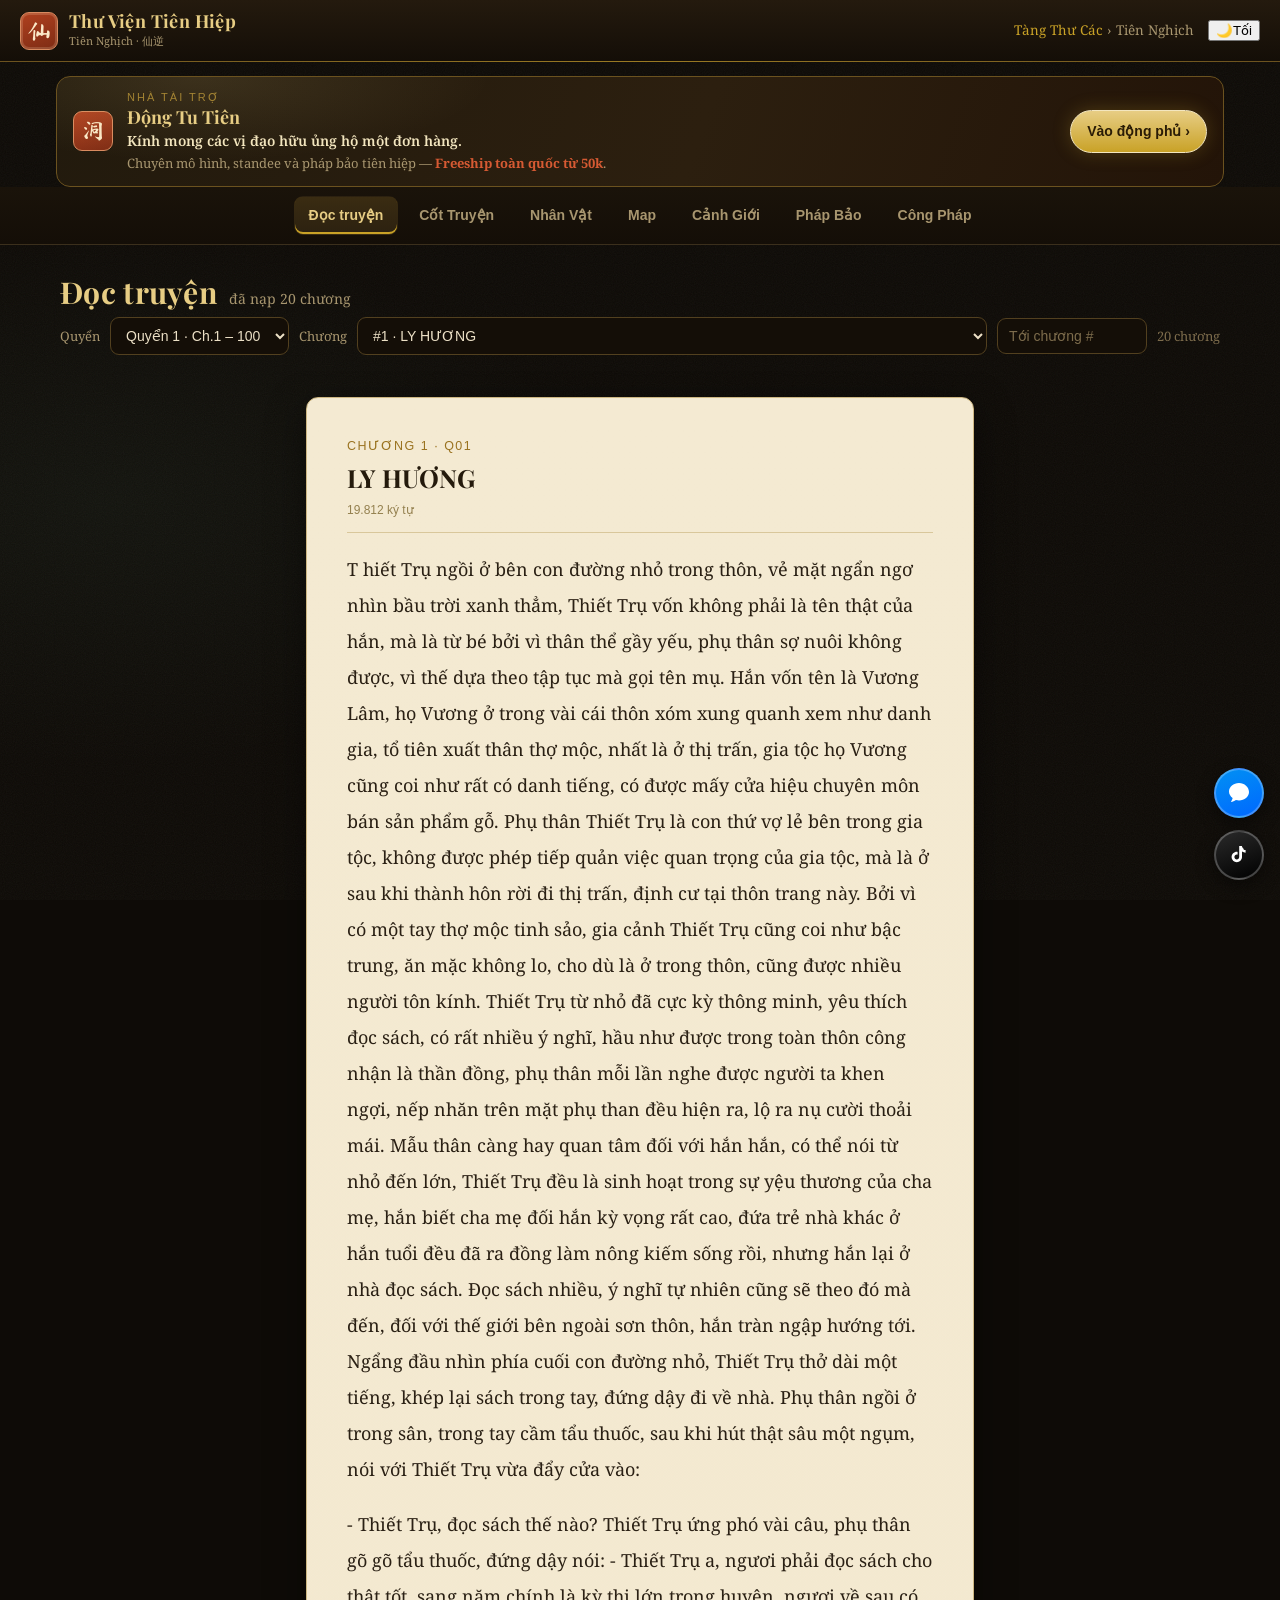
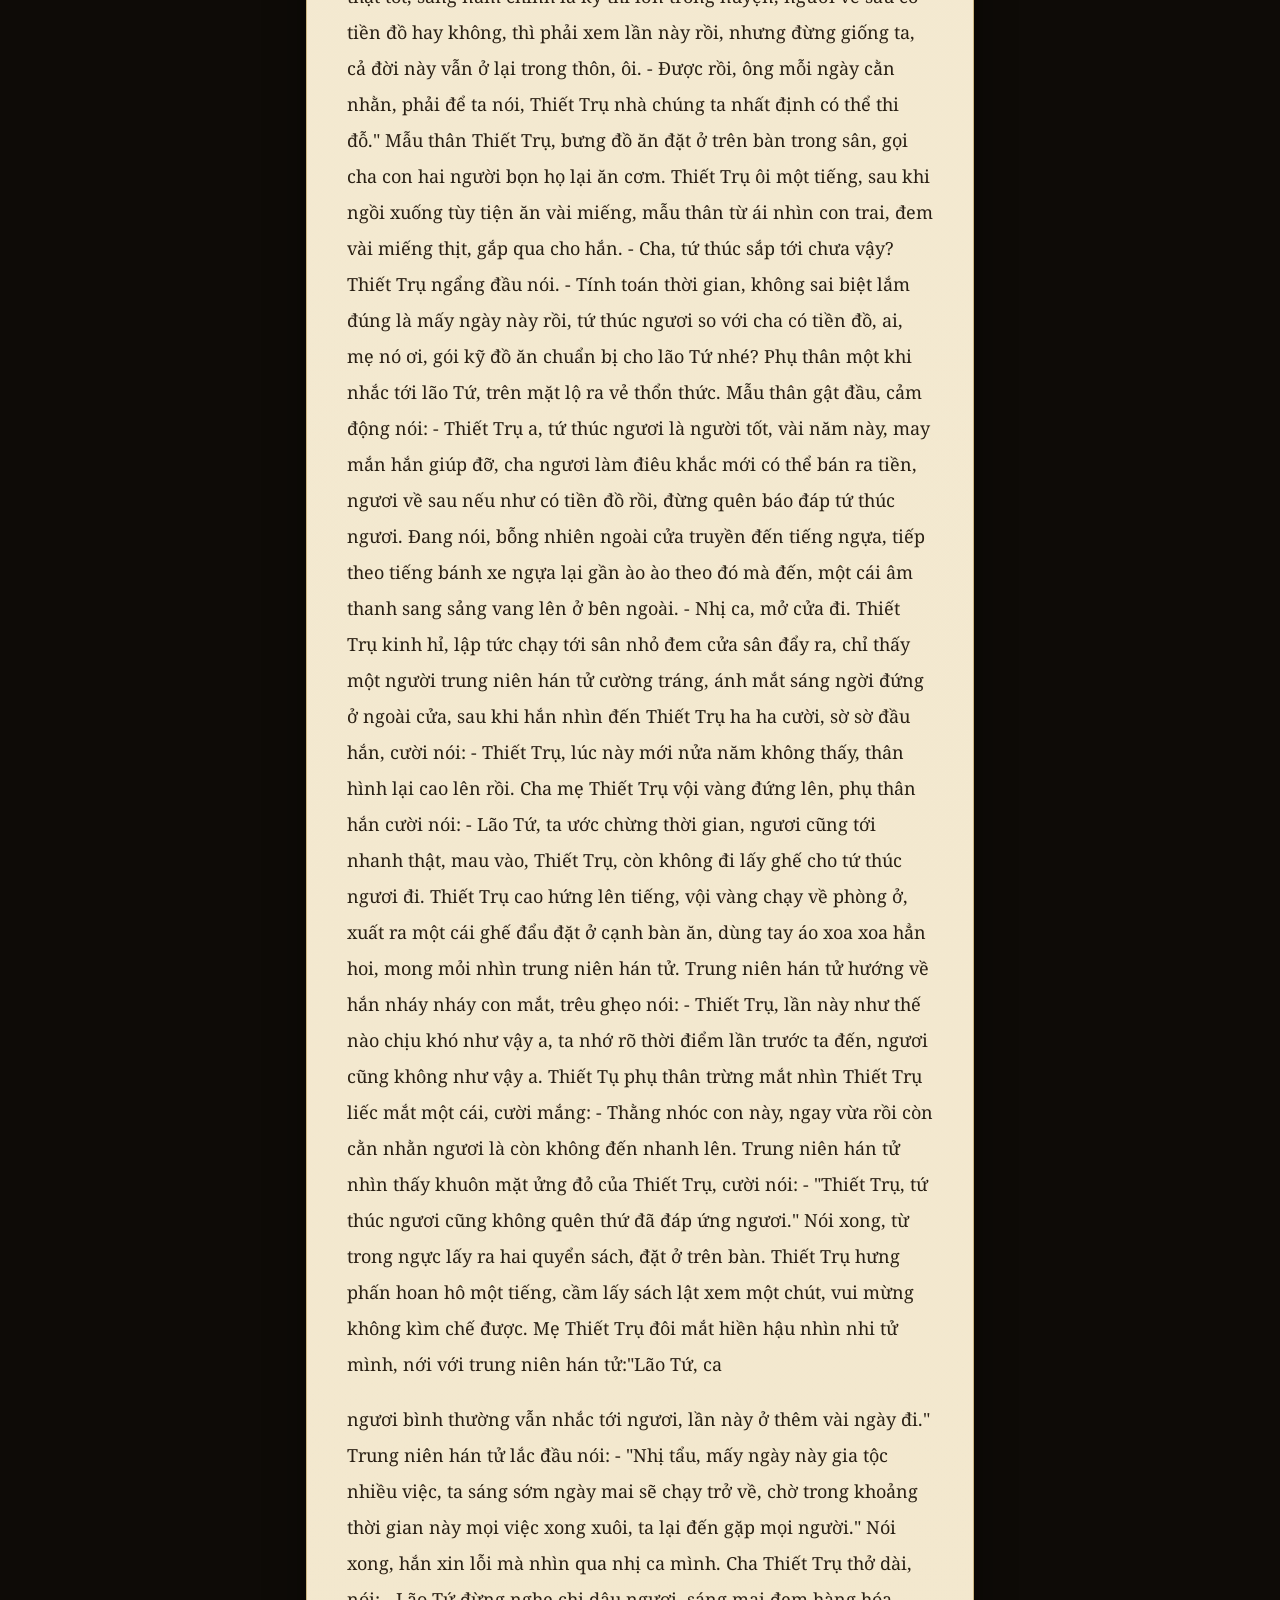
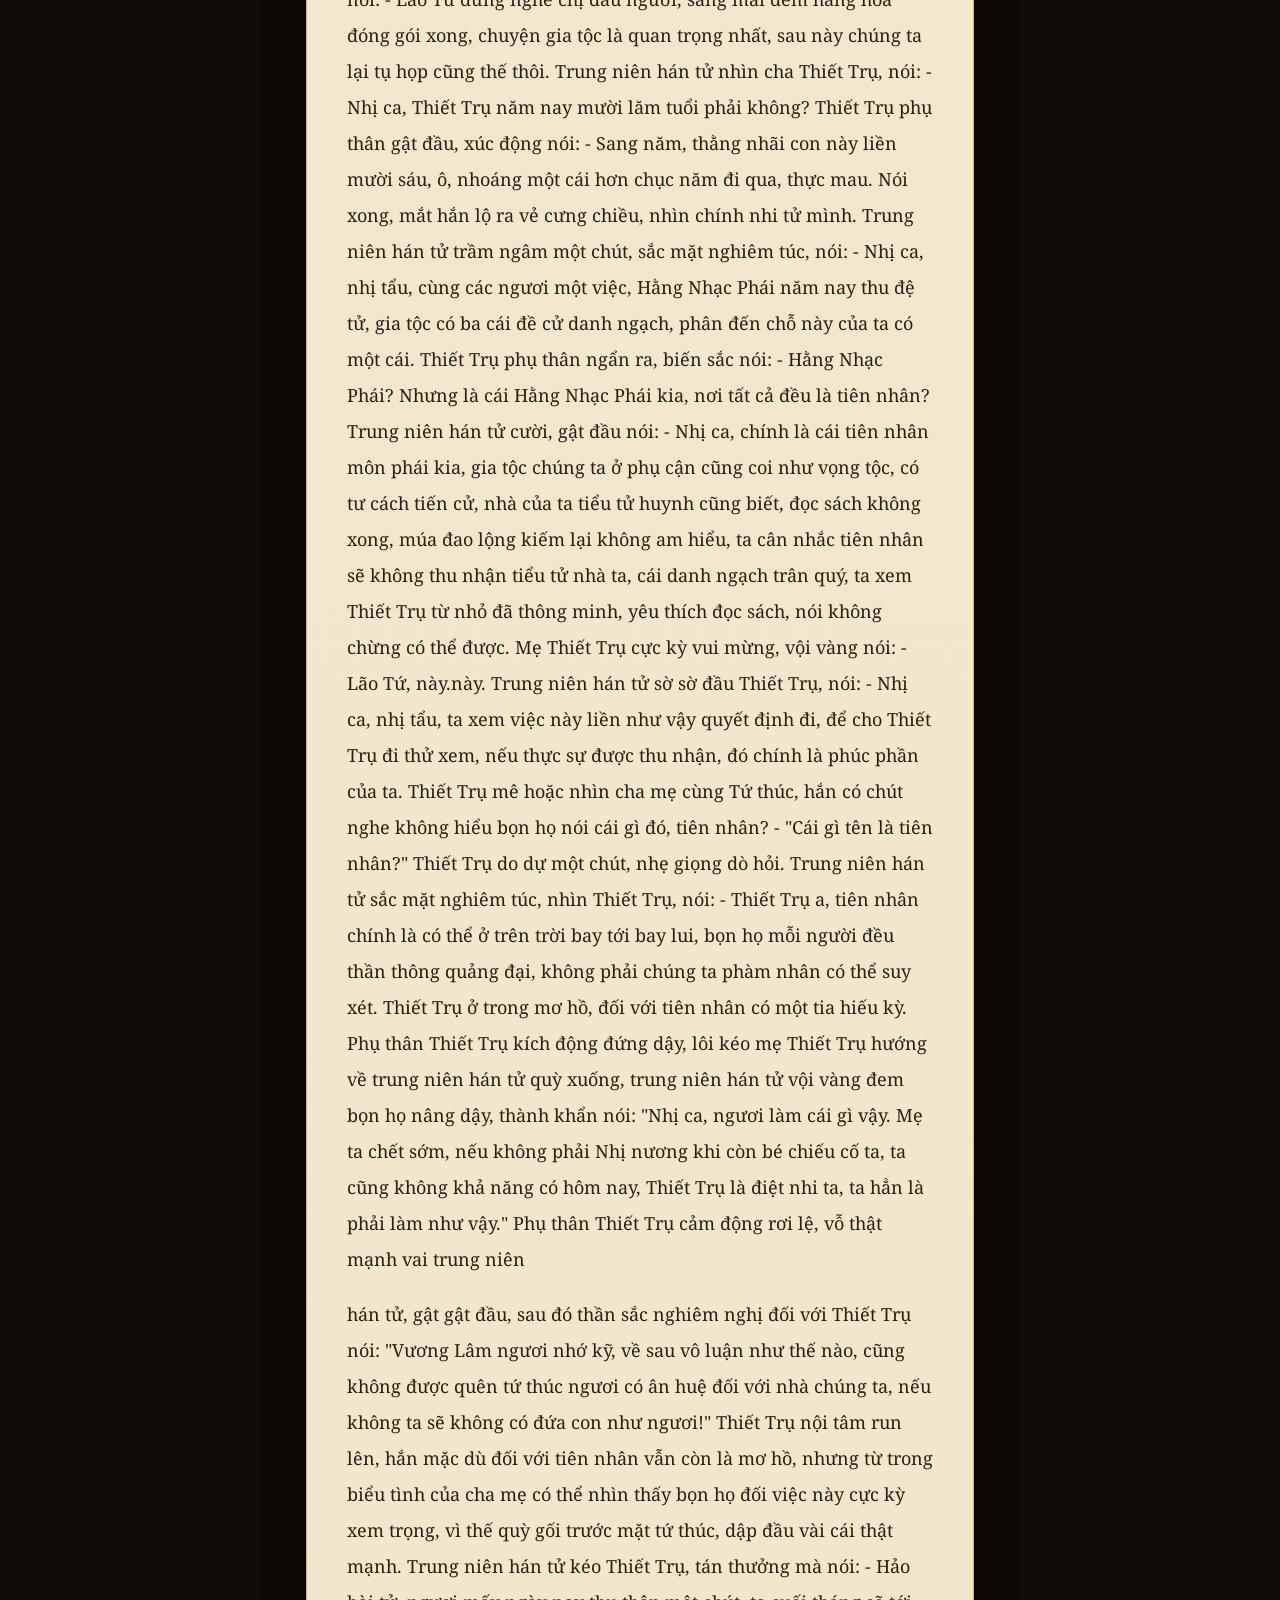
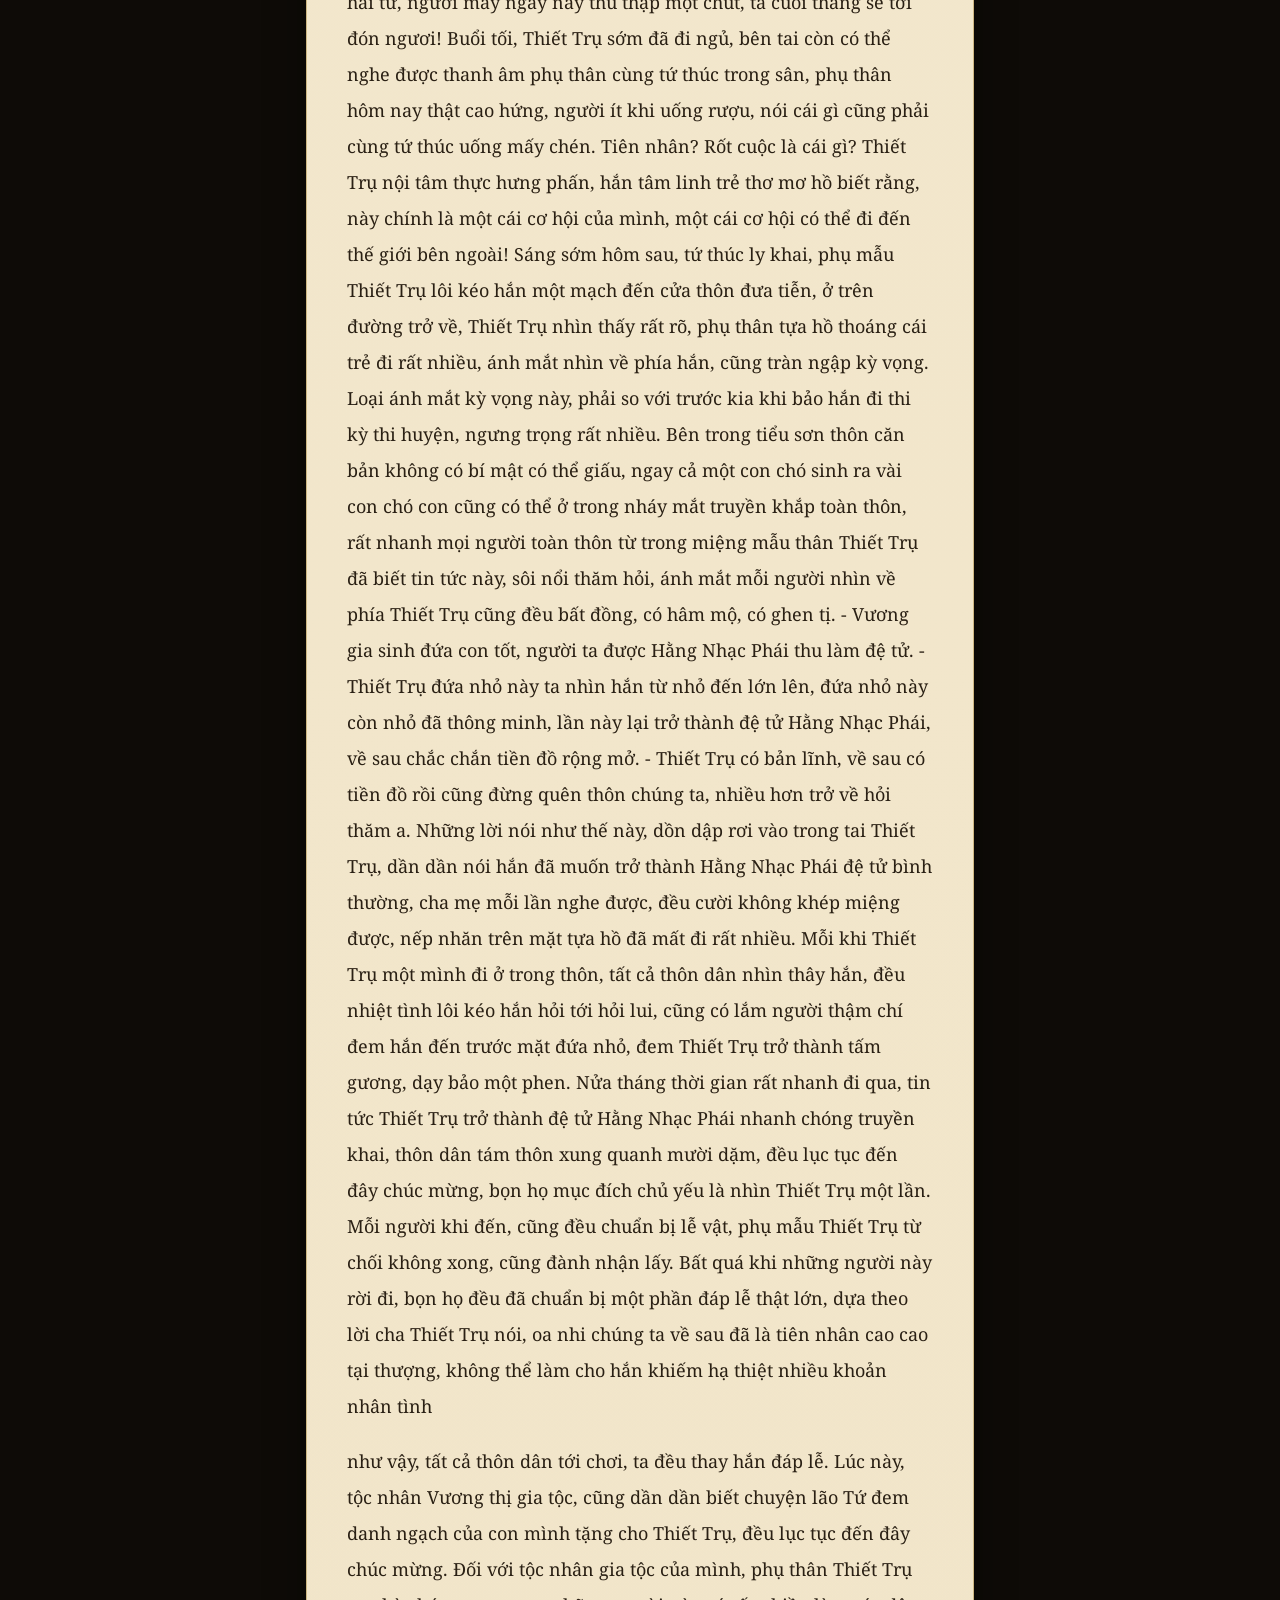
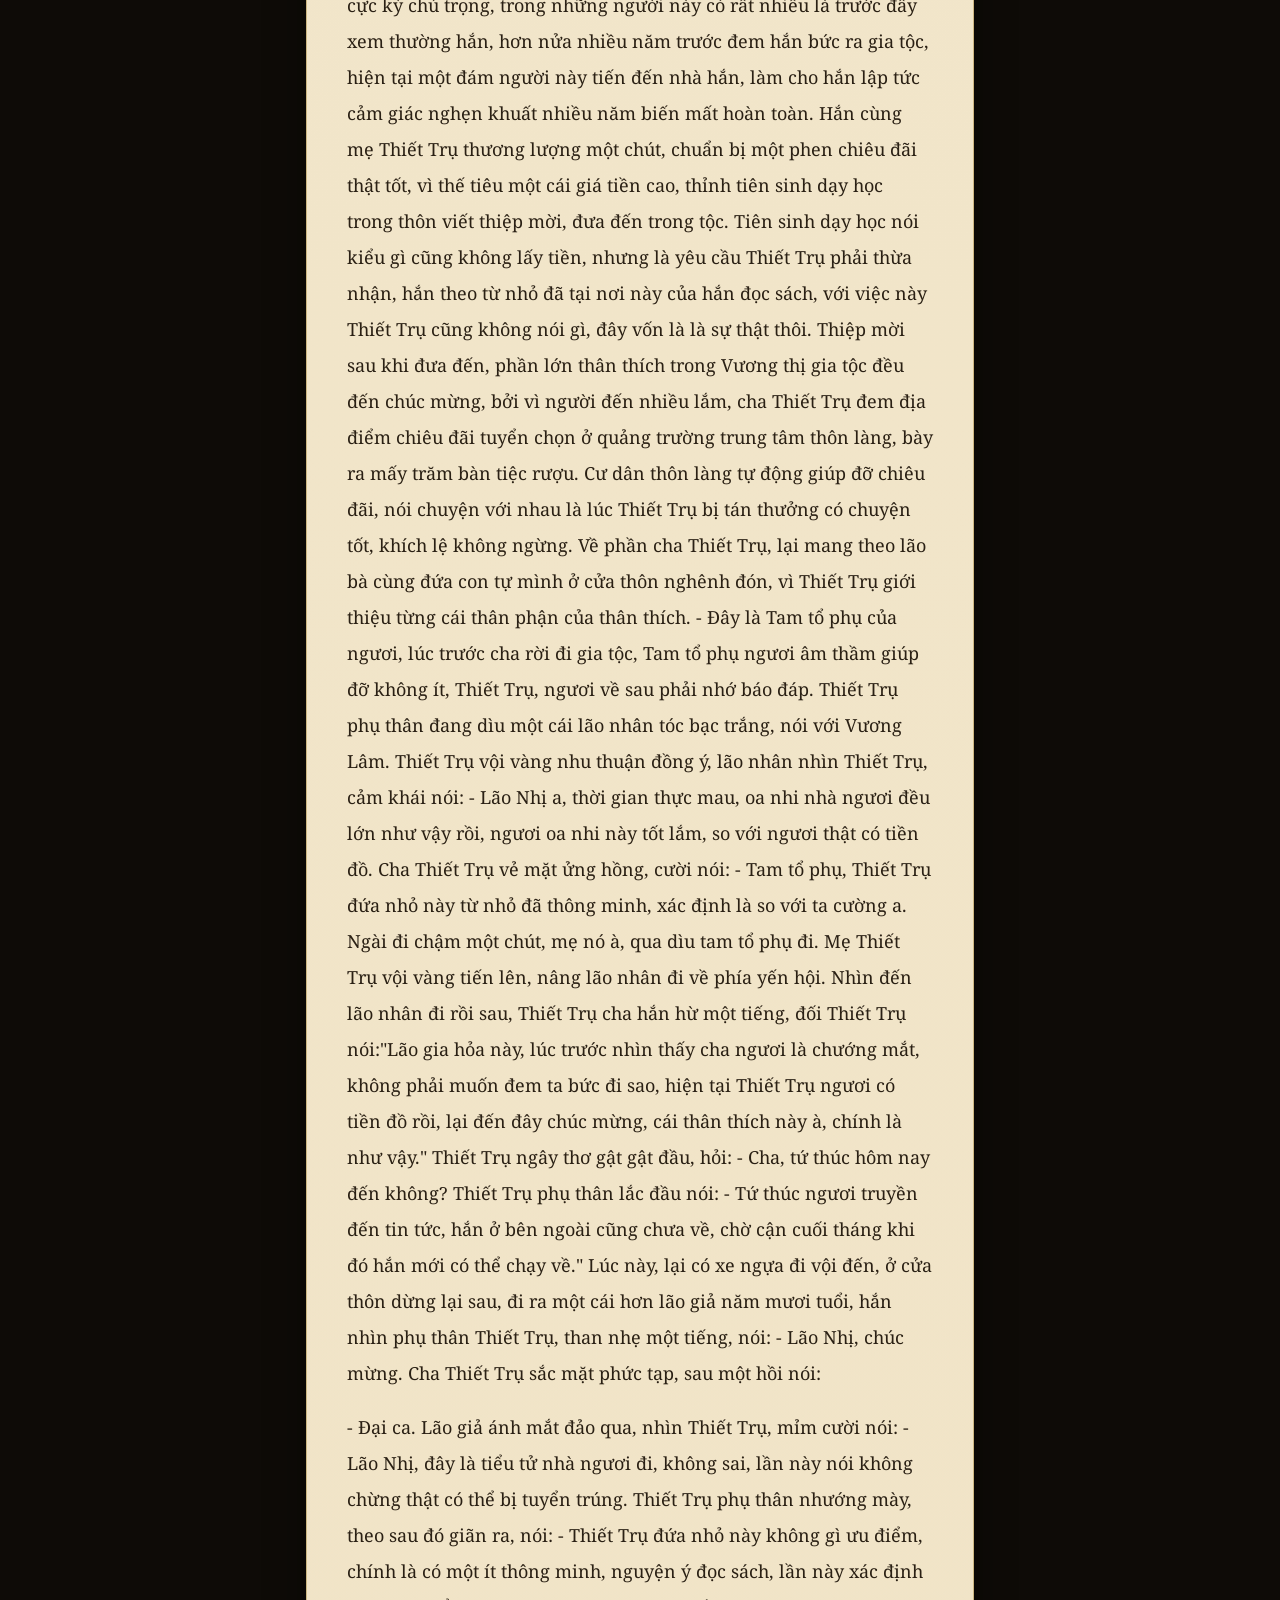
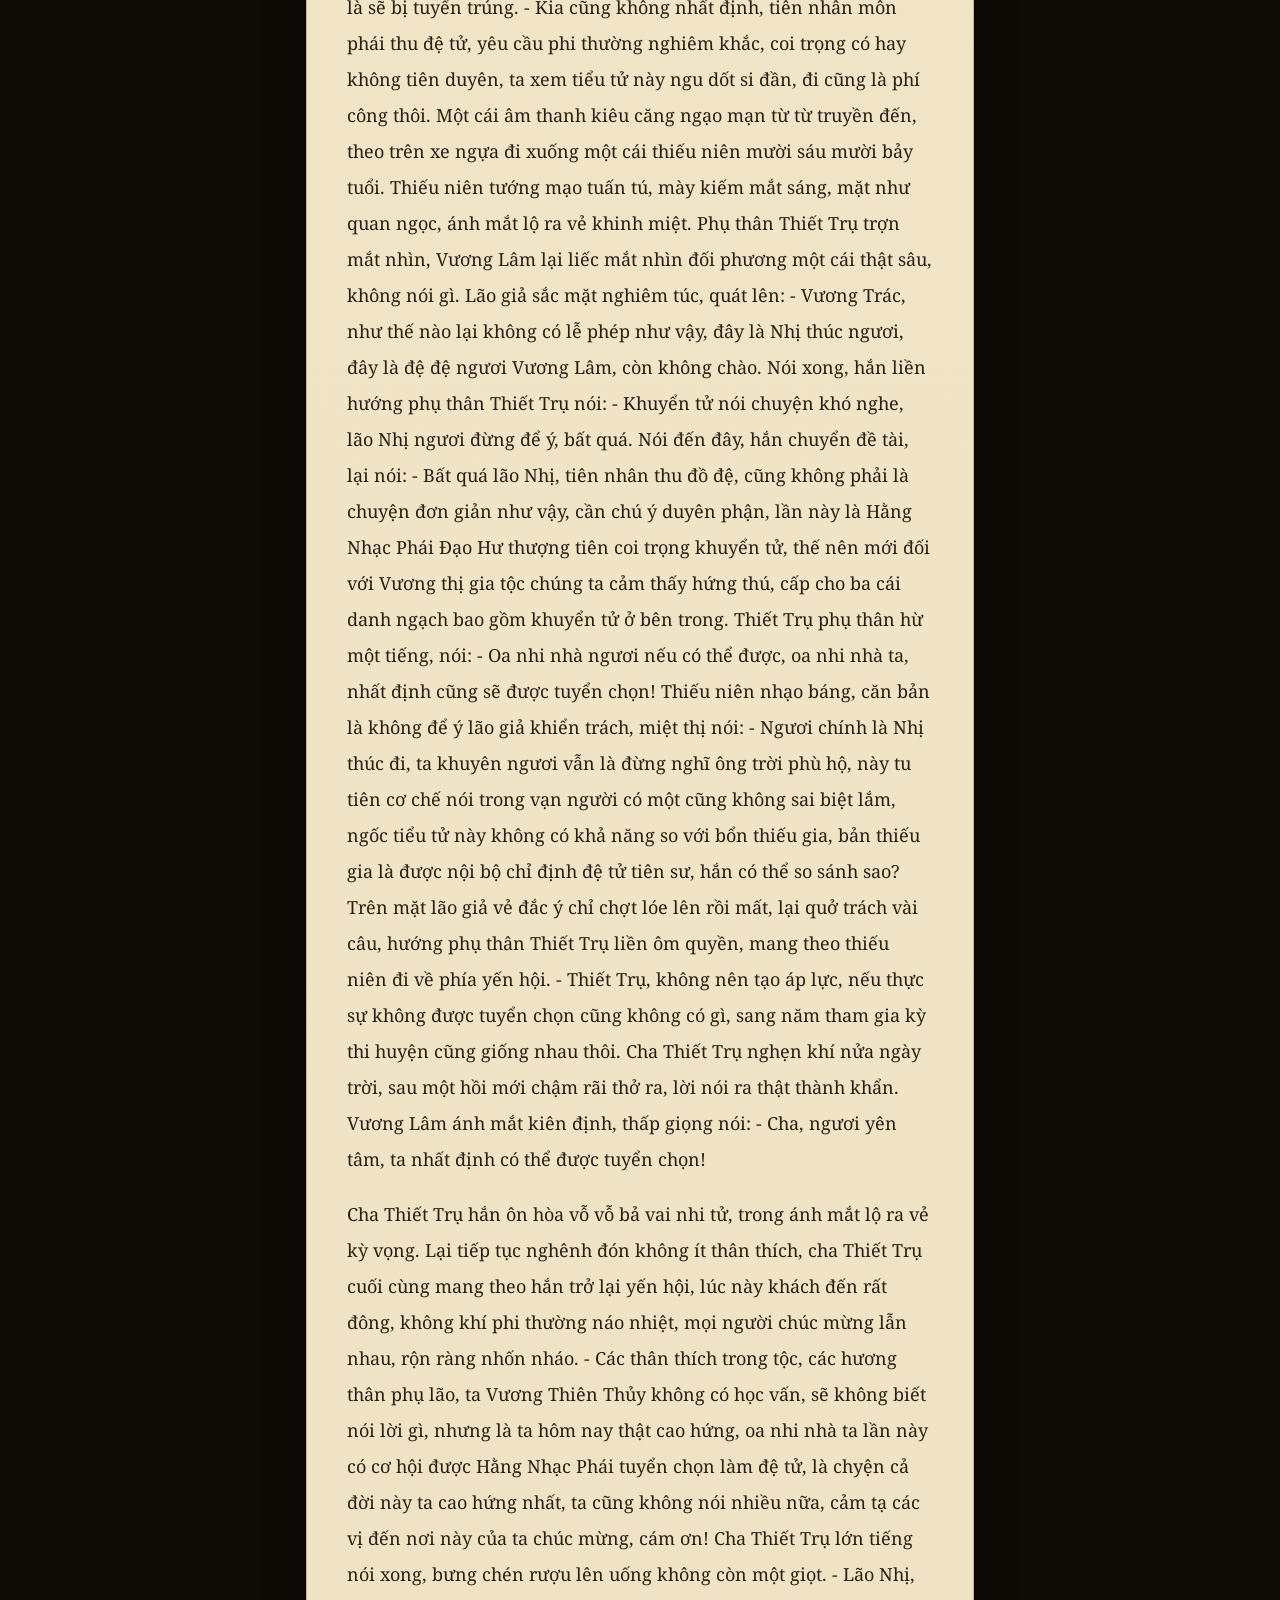
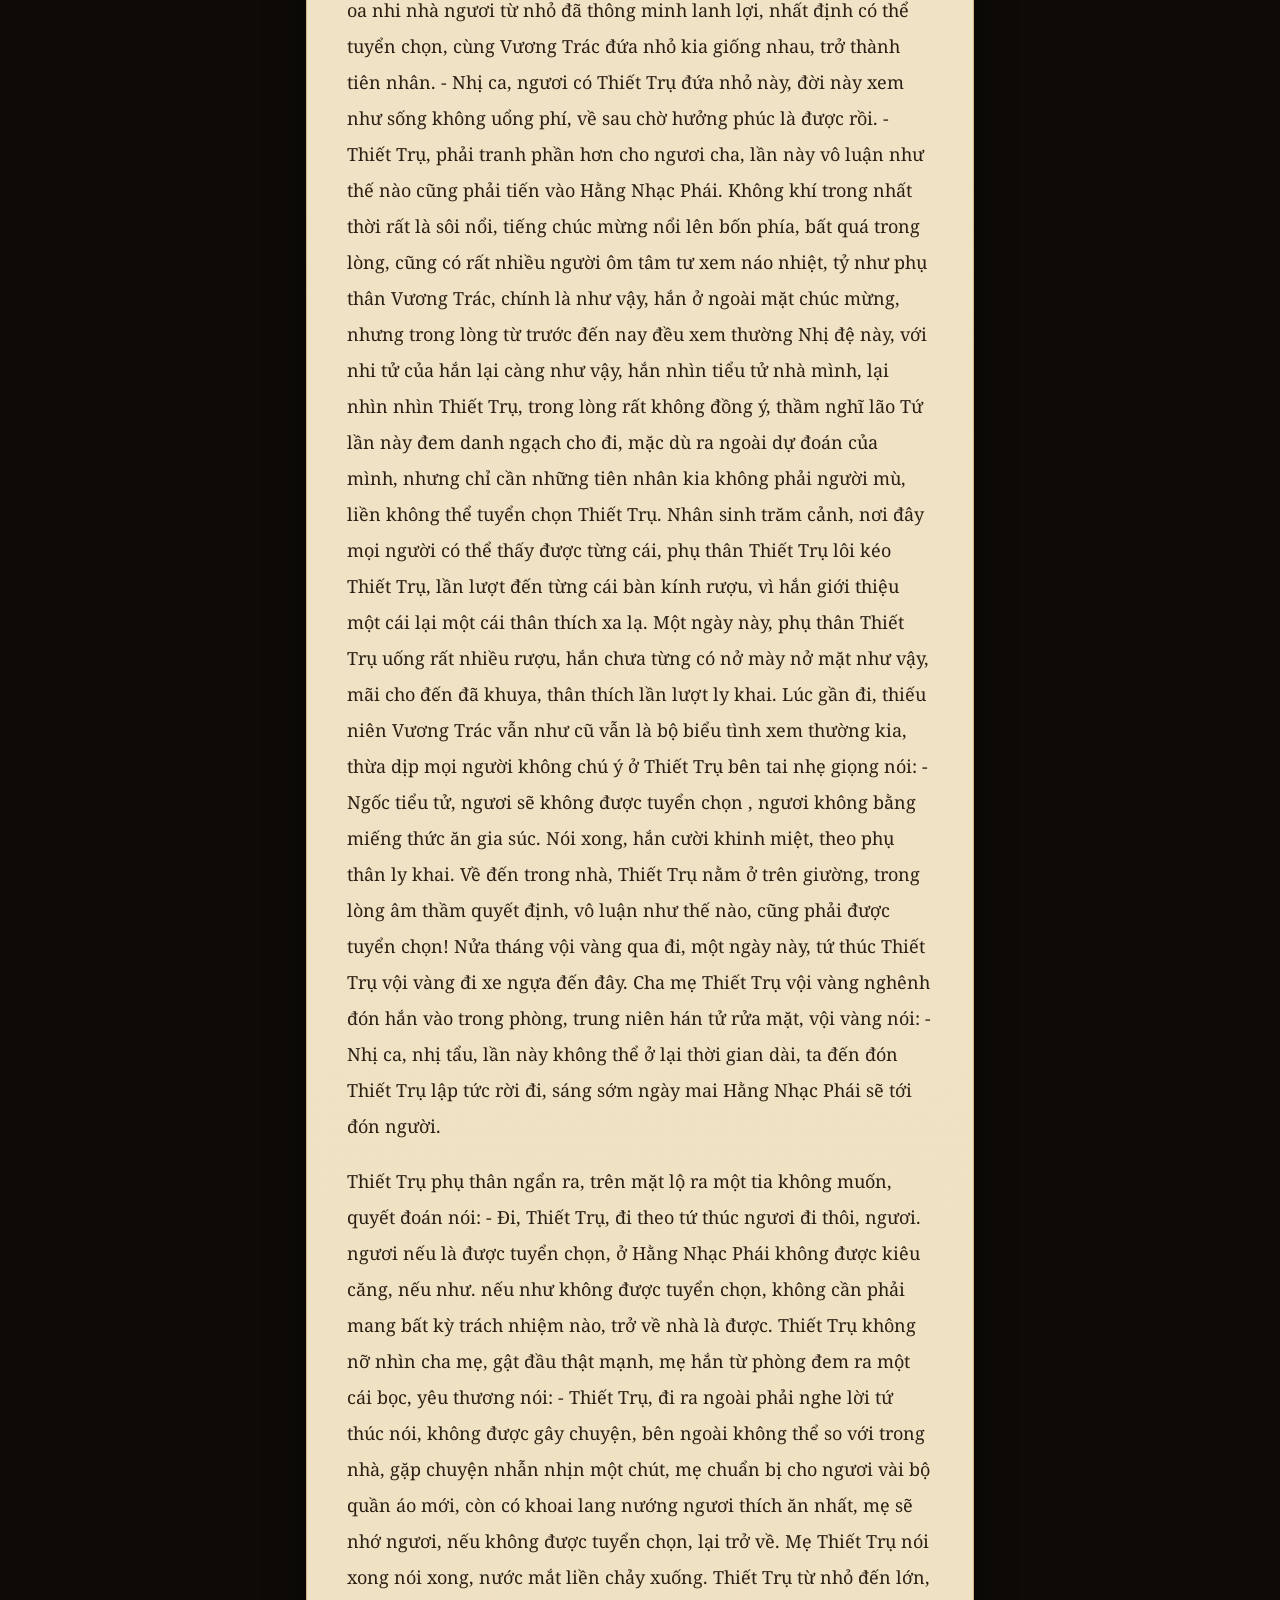
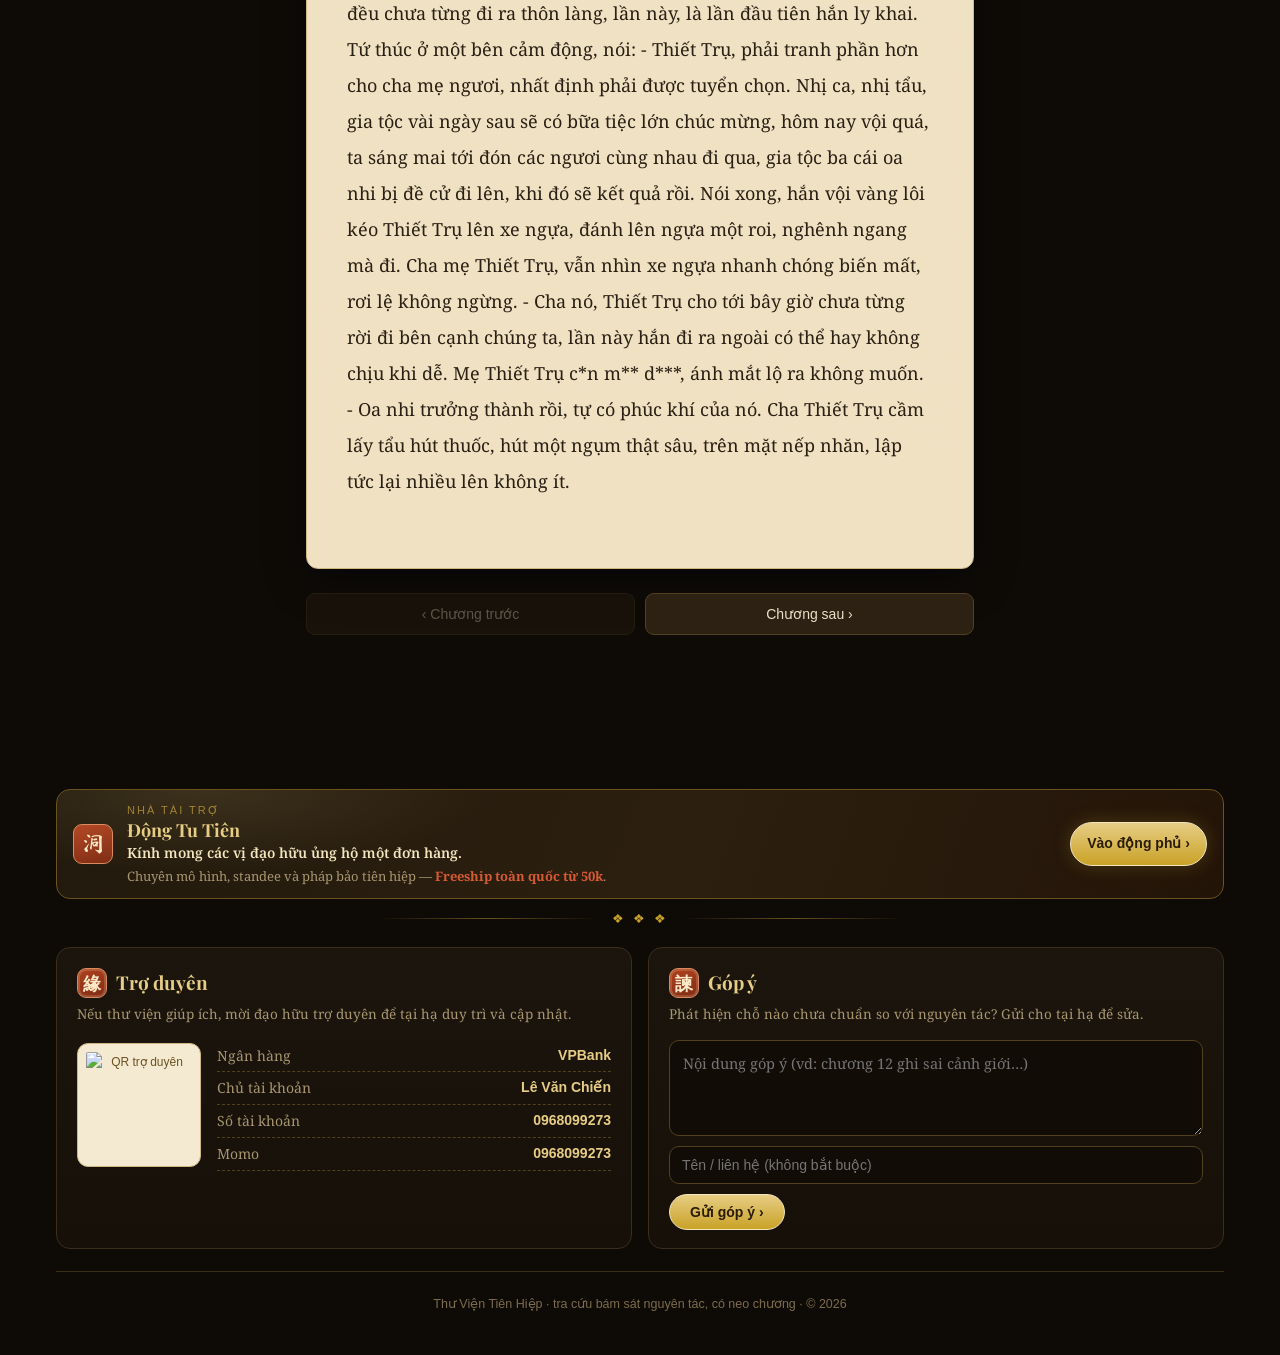
==== commit 7f4d8b04: "auto-sync: cap nhat bo.html (2026-06-11T10:21:40Z)" ====
--- a/bo.html
+++ b/bo.html
@@ -7,6 +7,8 @@
 <link rel="preconnect" href="https://fonts.googleapis.com">
 <link rel="preconnect" href="https://fonts.gstatic.com" crossorigin>
 <link rel="stylesheet" href="assets/theme.css">
+<!-- áp theme SỚM để tránh nháy (id77) -->
+<script>(function(){var t=localStorage.getItem('tvth-theme');if(t==='light')document.documentElement.setAttribute('data-theme','light');})()</script>
 </head>
 <body>
 <div class="topbar">
@@ -14,6 +16,9 @@
     <span class="brandtext"><b>Thư Viện Tiên Hiệp</b><small id="boSub">Đang tải…</small></span></a>
   <span class="spacer"></span>
   <span class="crumbs"><a href="index.html">Tàng Thư Các</a> › <span id="crumbBo">…</span></span>
+  <button class="theme-toggle" id="themeToggle" title="Đổi giao diện sáng/tối" aria-label="Đổi giao diện">
+    <span class="tt-icon" id="themeIcon">🌙</span><span id="themeLabel">Tối</span>
+  </button>
 </div>
 
 <div id="demoBanner" class="demo-banner" style="display:none">
@@ -39,6 +44,26 @@
 
 <script src="assets/config.js"></script>
 <script src="assets/demo-tien-nghich.js"></script>
+<!-- theme toggle logic (id77) -->
+<script>
+(function(){
+  function applyTheme(t){
+    if(t==='light'){document.documentElement.setAttribute('data-theme','light');}
+    else{document.documentElement.removeAttribute('data-theme');}
+    var ic=document.getElementById('themeIcon'),lb=document.getElementById('themeLabel');
+    if(ic)ic.textContent=t==='light'?'☀':'🌙';
+    if(lb)lb.textContent=t==='light'?'Sáng':'Tối';
+  }
+  var cur=localStorage.getItem('tvth-theme')||'dark';
+  applyTheme(cur);
+  var btn=document.getElementById('themeToggle');
+  if(btn)btn.addEventListener('click',function(){
+    cur=cur==='light'?'dark':'light';
+    localStorage.setItem('tvth-theme',cur);
+    applyTheme(cur);
+  });
+})();
+</script>
 <script>/* nạp dữ liệu thật của bộ (data.js) + chương đọc (reader.js) trước app.js — chạy cả local lẫn deploy.
    reader.js có thể chưa có (chỉ khi đã dựng) → 404 vô hại, mục Đọc truyện sẽ báo chưa có chương. */
 (function(){var s=new URLSearchParams(location.search).get("bo")||"tien-nghich";
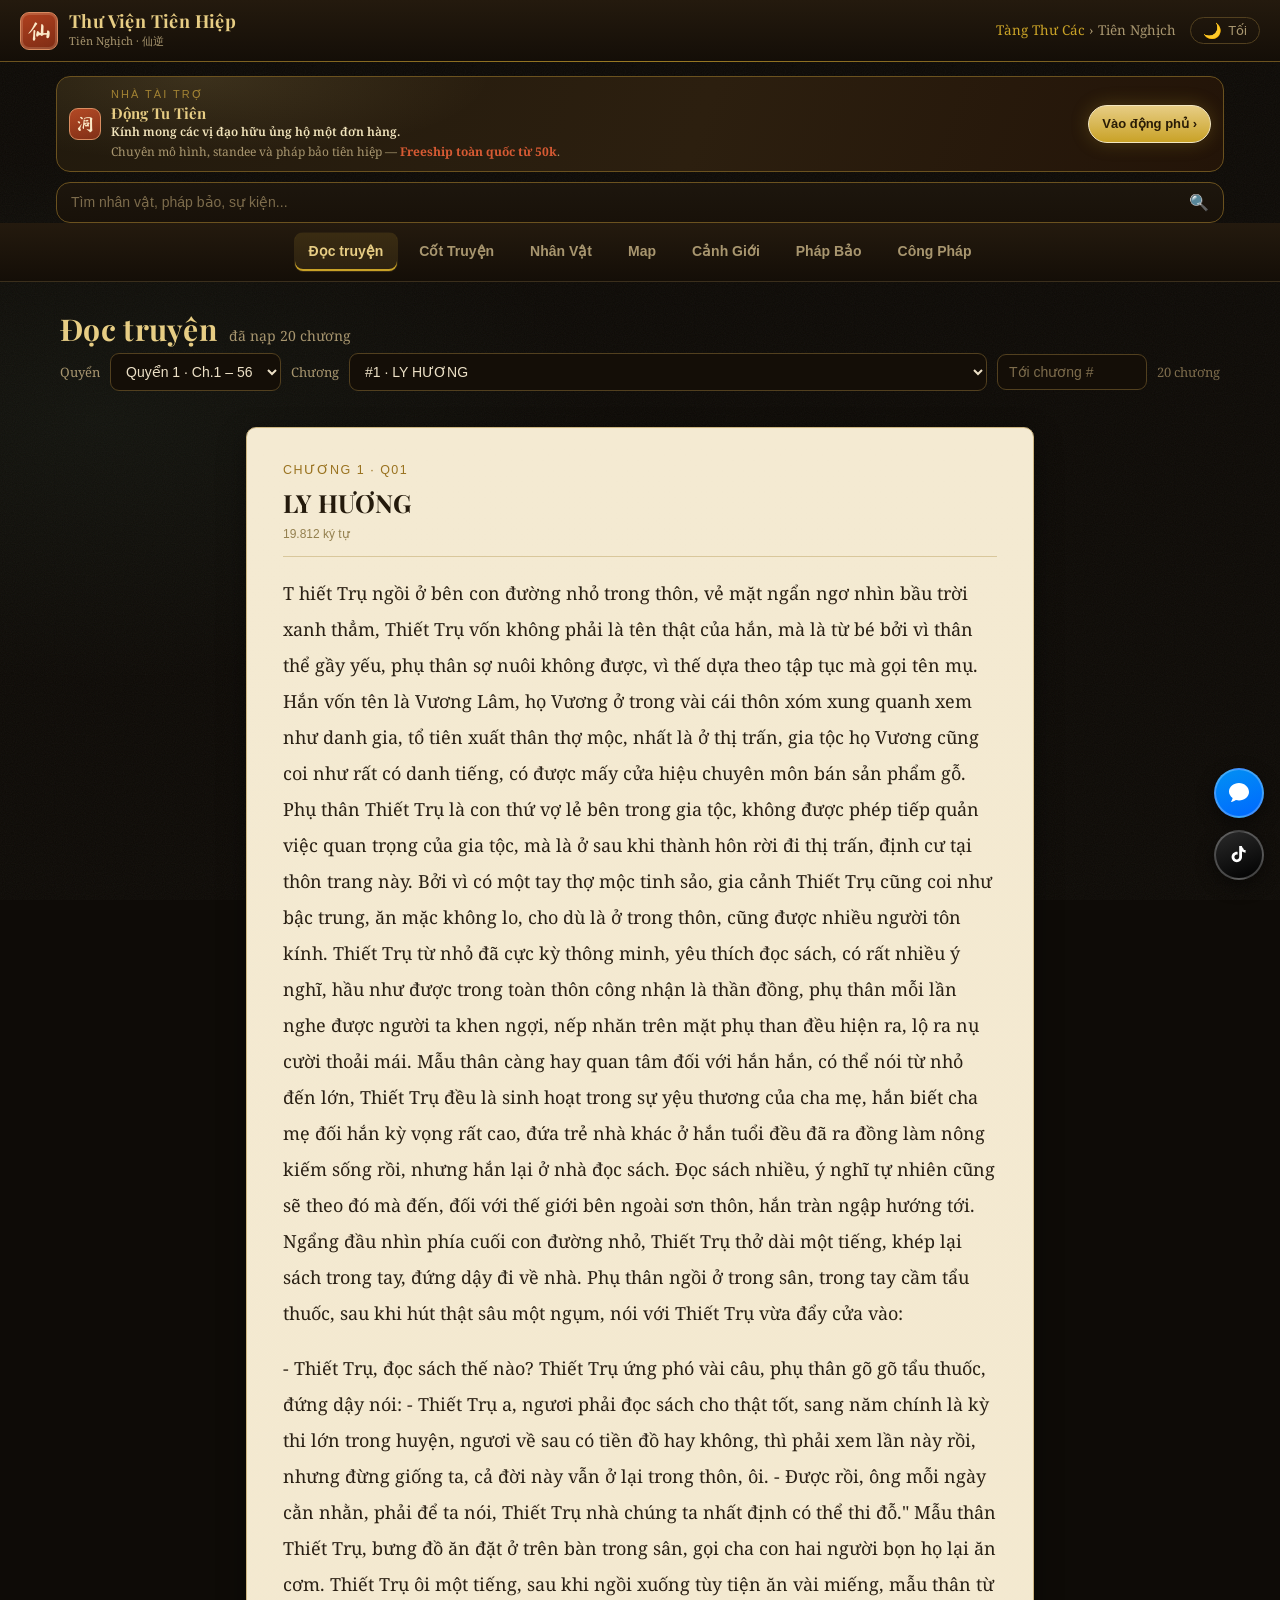
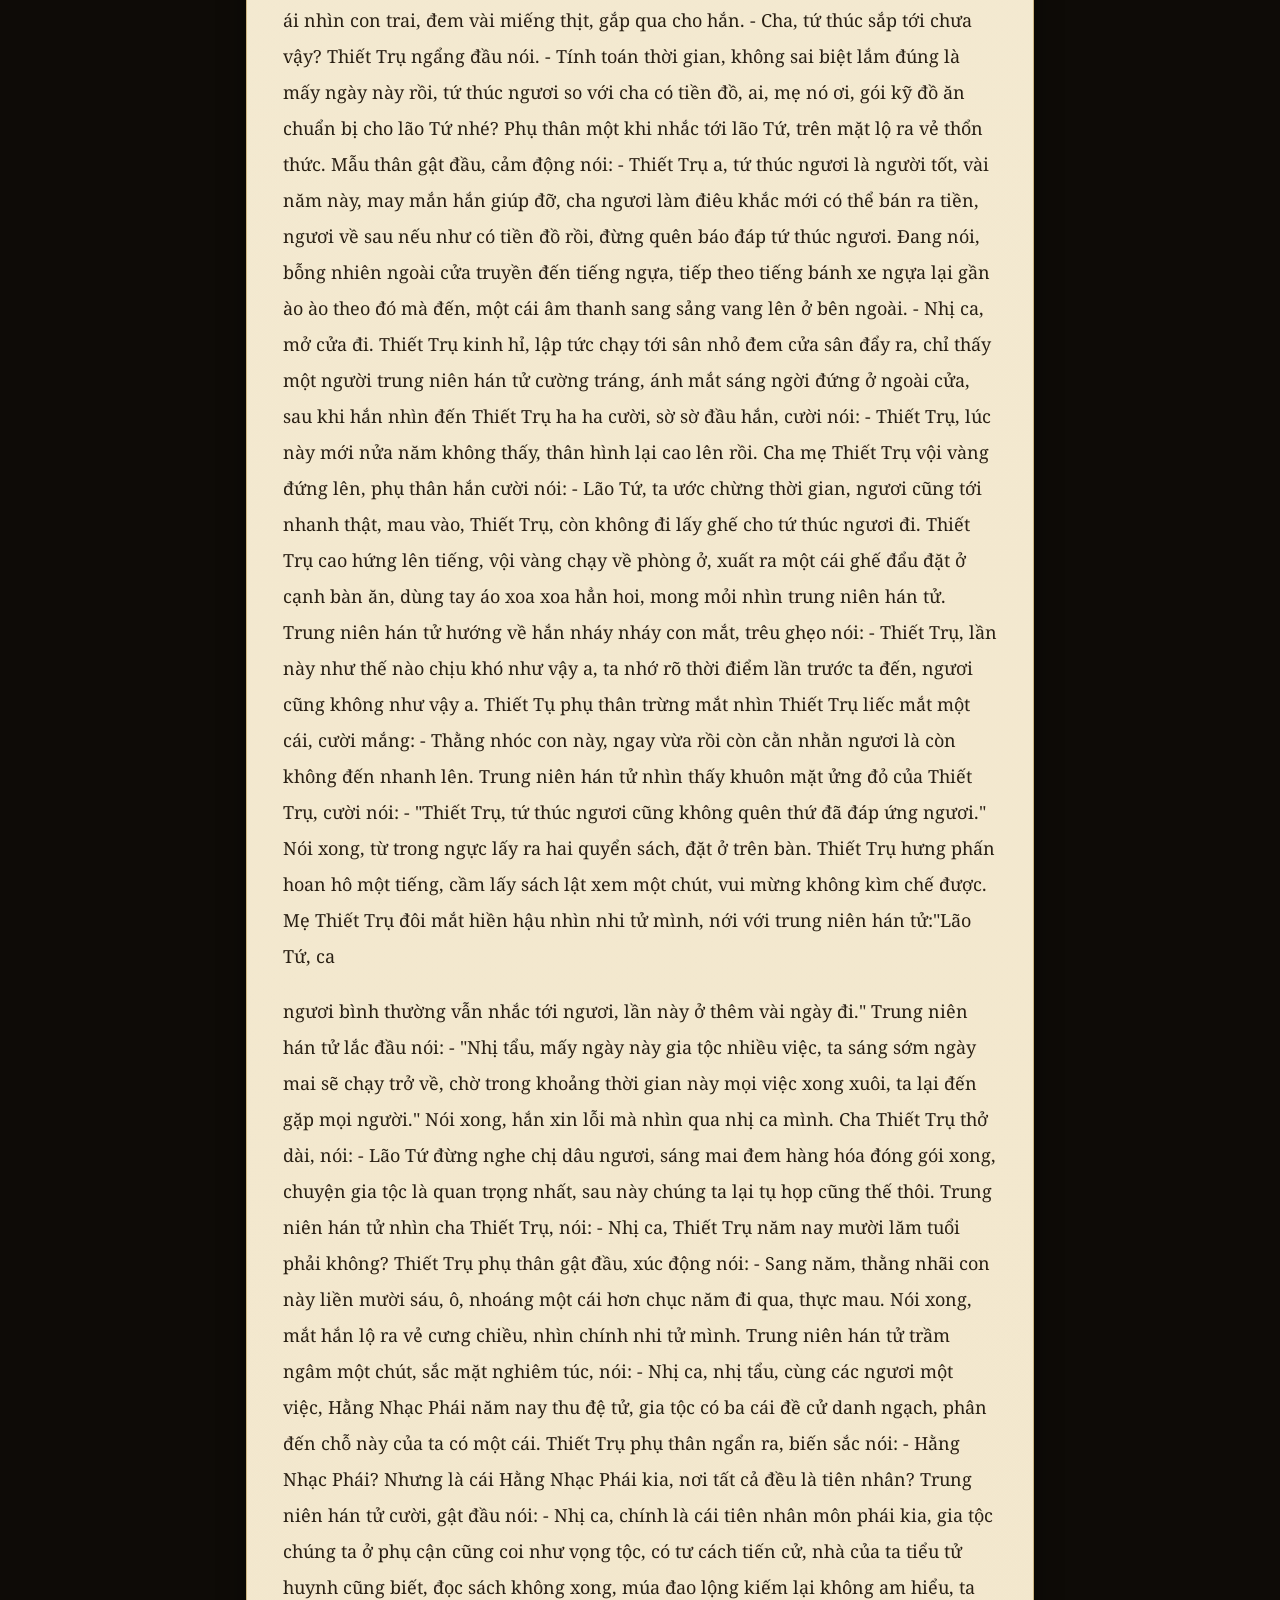
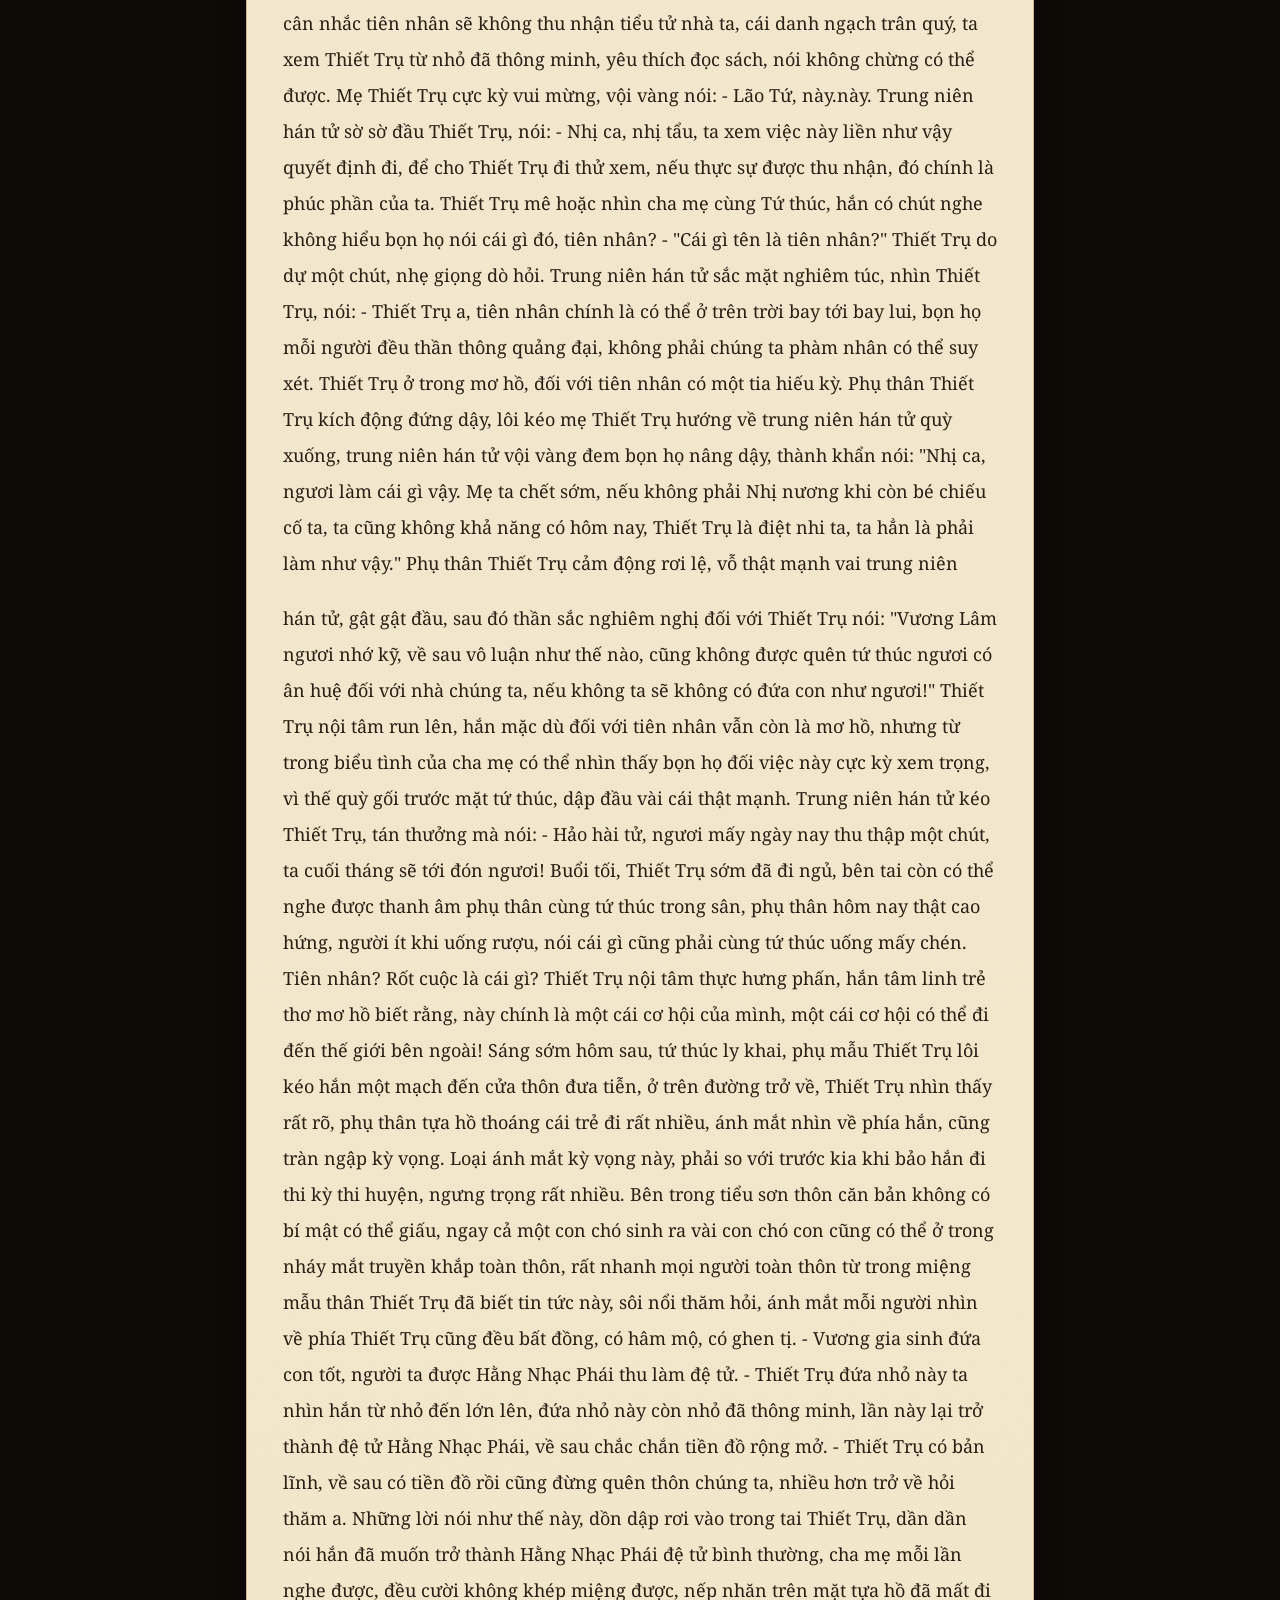
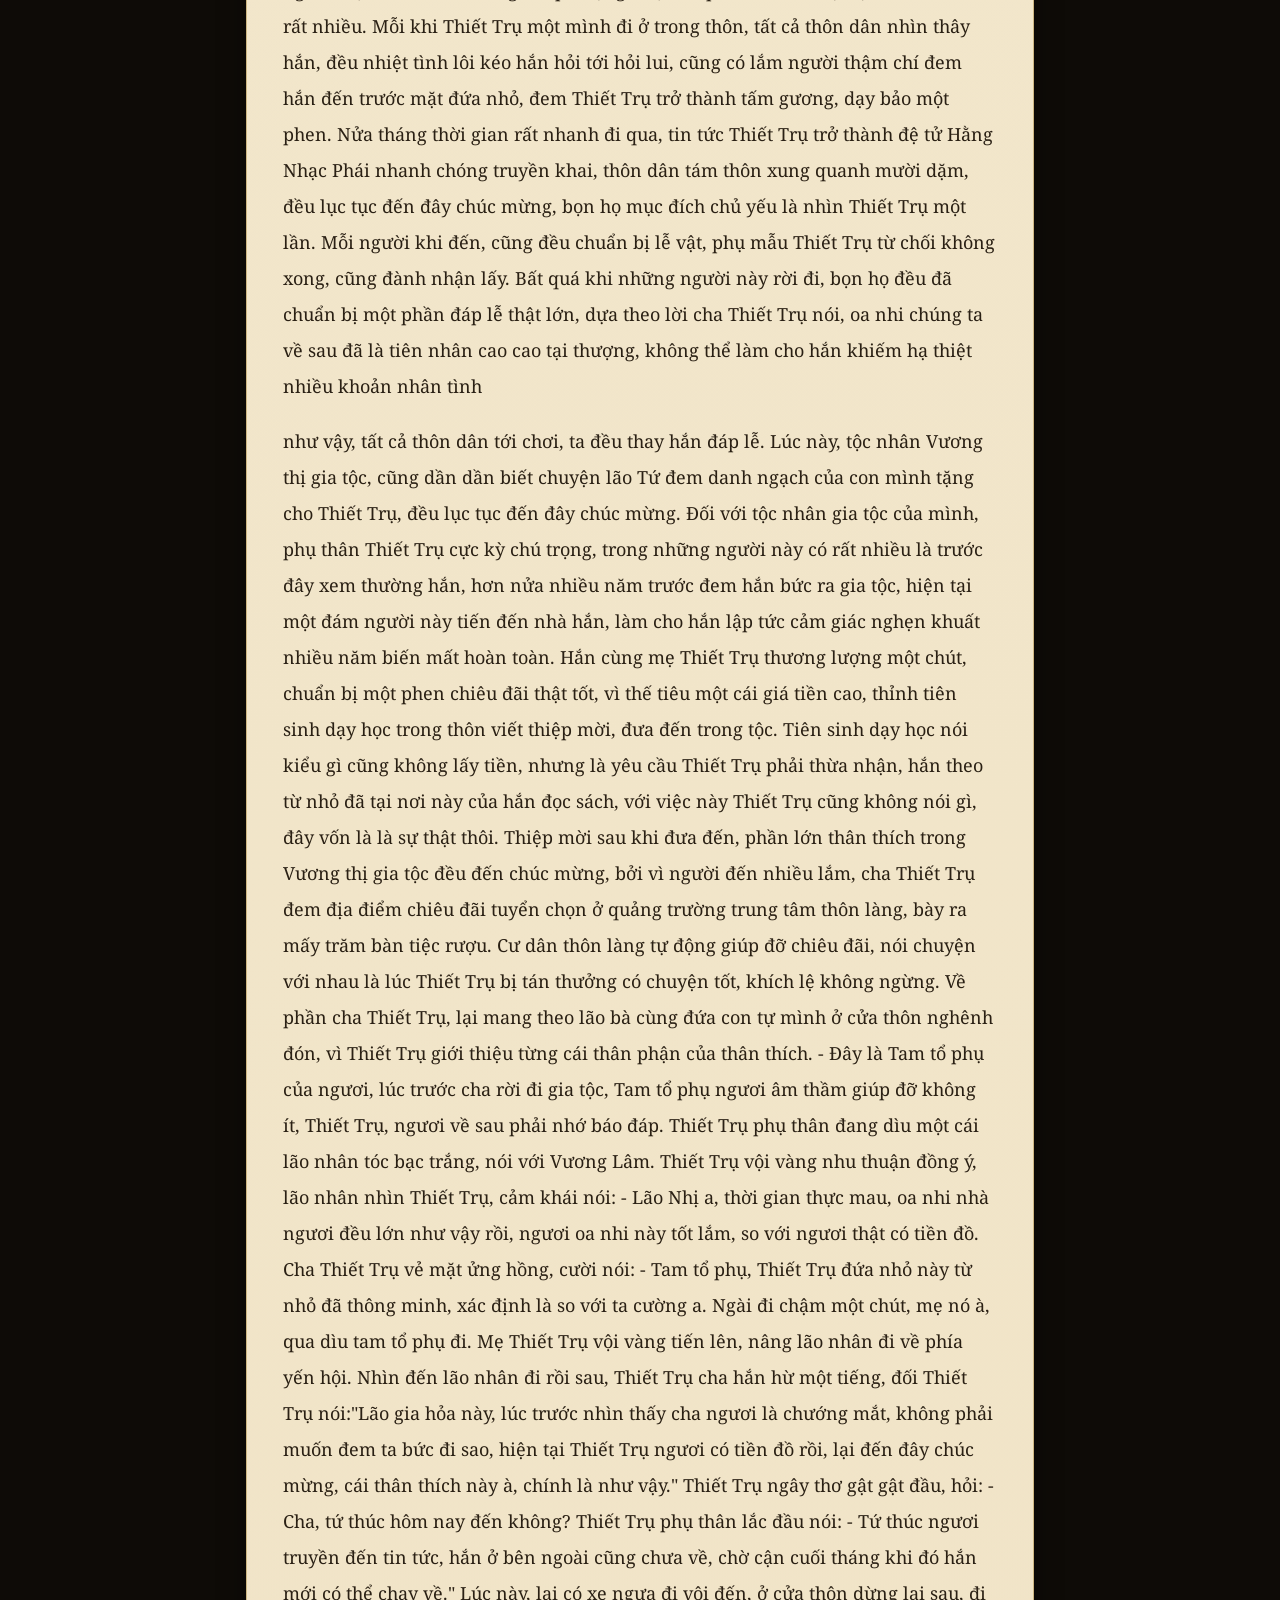
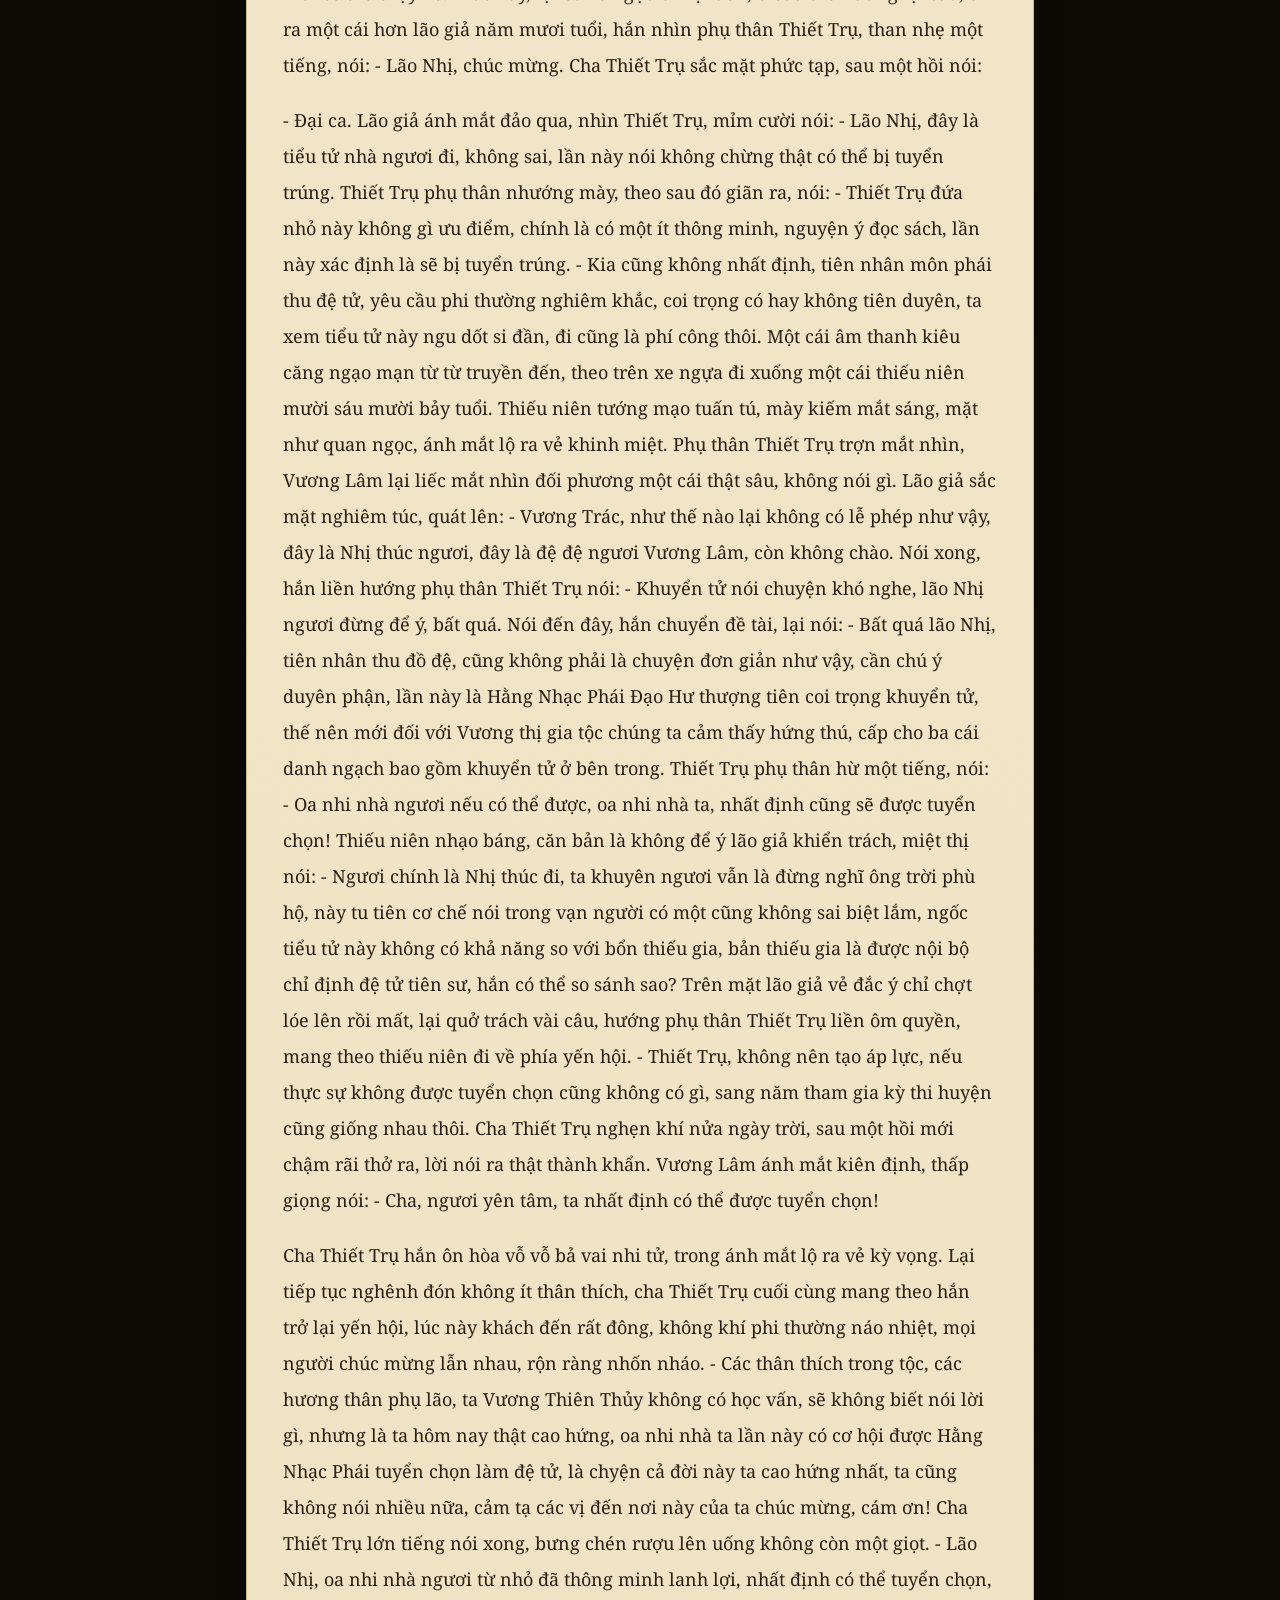
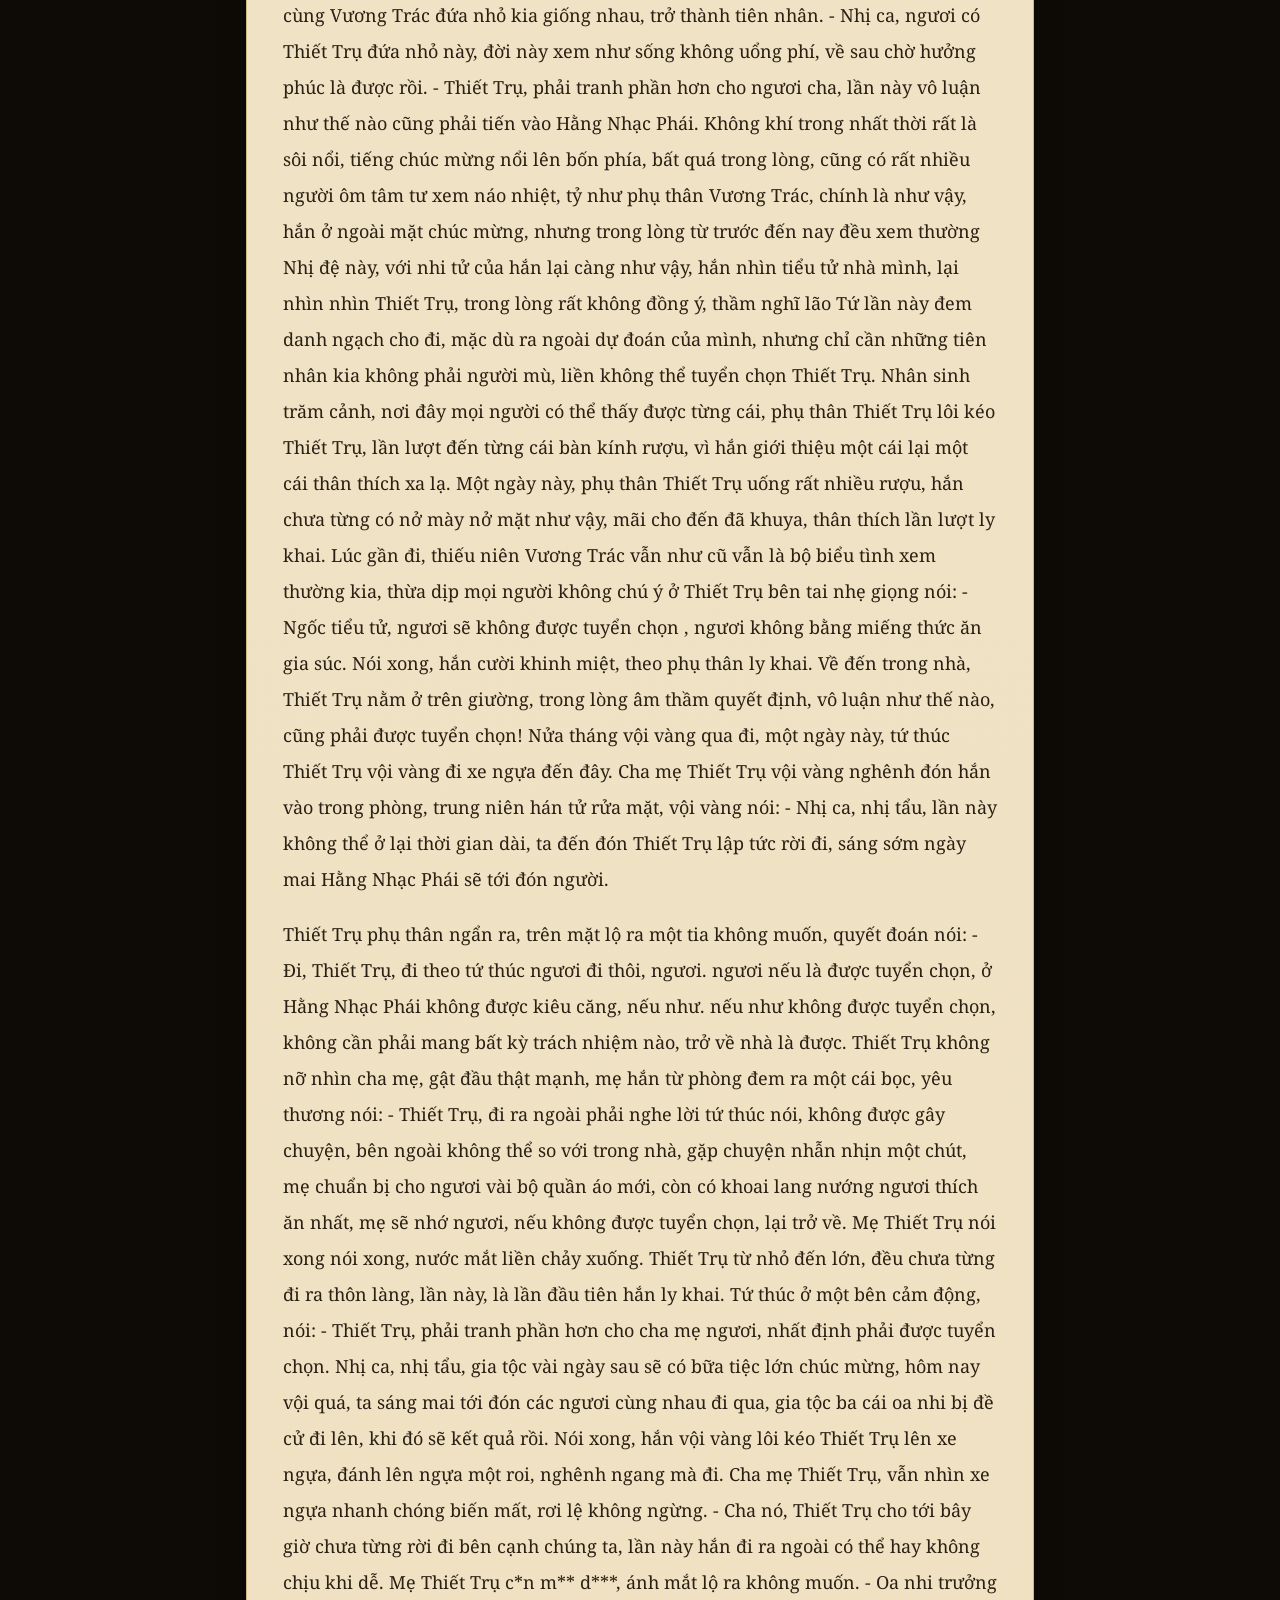
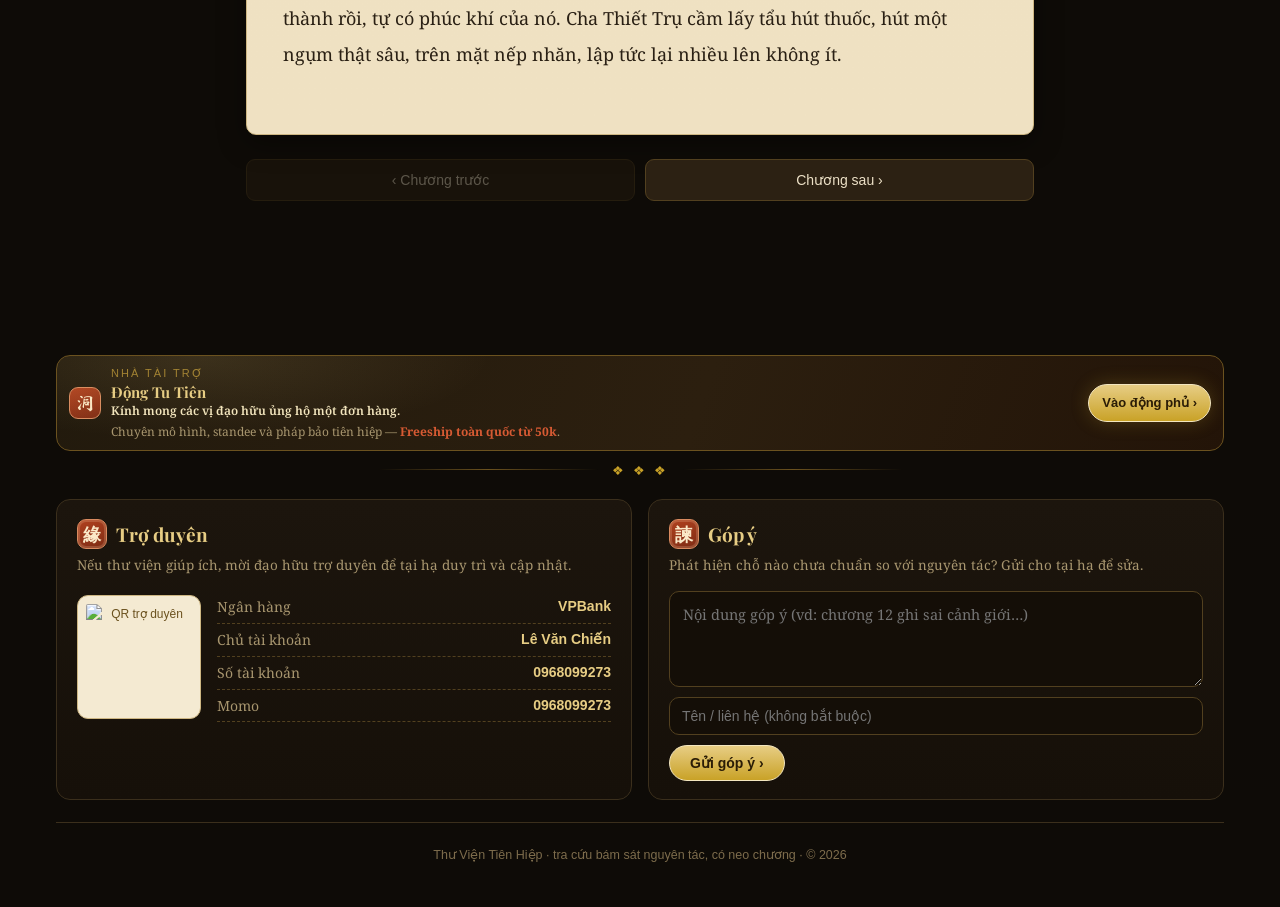
==== commit 4c672935: "auto-sync: cap nhat bo.html (2026-07-03T09:09:27Z)" ====
--- a/bo.html
+++ b/bo.html
@@ -71,6 +71,7 @@
 document.write('<scr'+'ipt src="data/'+s+'/cotTruyen.js" onerror="window.__noCot=1"><\/scr'+'ipt>');
 document.write('<scr'+'ipt src="data/'+s+'/reader.js" onerror="window.__noReader=1"><\/scr'+'ipt>');})();</script>
 <script src="assets/chrome.js"></script>
+<script src="assets/hoi-ai.js"></script><!-- (2026-07-03 V2-Steward hoi-ai-2tang) widget Hỏi AI công khai — tự ẩn khi config chưa có endpoint -->
 <script src="assets/app.js"></script>
 </body>
 </html>
--- a/assets/theme.css
+++ b/assets/theme.css
@@ -1,3 +1,4 @@
+/* sync-bump 2026-06-15T05:00Z — fix: option dropdown quyển màu chữ sáng (trước đen trên nền tối=vô hình) + nv-toolbar dính DƯỚI bo-nav (top 113/150) thay vì chồng. */
 /* ============================================================
    THƯ VIỆN TIÊN HIỆP — theme mực · vàng · chu sa  (v2 immersive)
    Giữ nguyên tên class để app.js/bo.html chạy không đổi.
@@ -5,10 +6,11 @@
 @import url('https://fonts.googleapis.com/css2?family=Playfair+Display:wght@500;600;700&family=Noto+Serif:wght@400;600&family=Ma+Shan+Zheng&display=swap');
 
 :root{
+  /* === DARK theme (mặc định) === */
   --ink:#0e0b07; --ink2:#171109; --ink3:#1f1810; --panel:#1c150d; --panel2:#241b10;
   --line:#3b2f1c; --line2:#52401f; --line-gold:#6b521f;
   --gold:#c9a227; --gold2:#e7cd84; --gold3:#f3e6bf; --gold-soft:#9c7c2b;
-  --chu:#b0411f; --chu2:#d65a33;            /* chu sa - cinnabar (ấn triện) */
+  --chu:#b0411f; --chu2:#d65a33;
   --jade:#5a8c73;
   --text:#ece0c6; --muted:#a8966f; --muted2:#7d6c4c;
   --paper:#f4ead2; --paper2:#efe2c4; --paper-ink:#2a2014; --paper-line:#d9c79b;
@@ -18,17 +20,61 @@
   --serif:'Noto Serif',Georgia,'Times New Roman',serif;
   --han:'Ma Shan Zheng',serif;
   --sans:-apple-system,BlinkMacSystemFont,"Segoe UI",Roboto,"Noto Sans",sans-serif;
+  /* --- biến ngữ cảnh (light sẽ ghi đè) --- */
+  --body-bg:#0e0b07;
+  --body-bg-grad:
+    radial-gradient(1100px 520px at 78% -8%, rgba(201,162,39,.10), transparent 60%),
+    radial-gradient(900px 480px at 8% 4%, rgba(90,140,115,.07), transparent 55%),
+    radial-gradient(1200px 700px at 50% 120%, rgba(176,65,31,.06), transparent 60%),
+    #0e0b07;
+  --topbar-bg:linear-gradient(180deg,#241a0e,#140e07);
+  --card-bg:linear-gradient(180deg,#1d160d,#181109);
+  --drawer-bg:linear-gradient(180deg,#1a130a,#140e07);
+  --input-bg:#140e07;
+  --panel-bg:#1c150d;
+  --sponsor-bg:linear-gradient(110deg,#221a0d,#2c1f0f 55%,#231408);
+  --foot-card-bg:linear-gradient(180deg,#1c150d,#161009);
+  --toc-bg:#171109;
+  --reader-bg:#1a130a;
+  --tabs-btn-bg:#22190e;
+  --blurb-scroll-bg:rgba(0,0,0,.18);
+}
+
+/* === LIGHT theme === */
+[data-theme="light"]{
+  --ink:#faf7f0; --ink2:#f5f0e6; --ink3:#ede5d4; --panel:#f0e8d6; --panel2:#e8dfc9;
+  --line:#d4c49a; --line2:#c8b484; --line-gold:#b89a50;
+  --gold:#a07c14; --gold2:#7a5c08; --gold3:#4a3600; --gold-soft:#8a6c1a;
+  --chu:#8b2e12; --chu2:#a83e1e;
+  --jade:#3a6652;
+  --text:#1e1608; --muted:#5a4820; --muted2:#7a6030;
+  --paper:#faf7f0; --paper2:#f5f0e6; --paper-ink:#1e1608; --paper-line:#c8b484;
+  --major:#8a6800; --normal:#3a6080; --minor:#3a5a2a;
+  --body-bg:#faf7f0;
+  --body-bg-grad:
+    radial-gradient(1100px 520px at 78% -8%, rgba(180,140,30,.08), transparent 60%),
+    radial-gradient(900px 480px at 8% 4%, rgba(60,100,80,.06), transparent 55%),
+    radial-gradient(1200px 700px at 50% 120%, rgba(140,50,20,.05), transparent 60%),
+    #faf7f0;
+  --topbar-bg:linear-gradient(180deg,#f0e8d2,#e8dfc4);
+  --card-bg:linear-gradient(180deg,#f5f0e6,#ede5d4);
+  --drawer-bg:linear-gradient(180deg,#f5f0e6,#ede5d4);
+  --input-bg:#ede5d4;
+  --panel-bg:#e8dfc9;
+  --sponsor-bg:linear-gradient(110deg,#f0e8d4,#ede0c0 55%,#f0e6d0);
+  --foot-card-bg:linear-gradient(180deg,#f0e8d6,#e8dfc9);
+  --toc-bg:#ede5d4;
+  --reader-bg:#f5f0e6;
+  --tabs-btn-bg:#ede5d4;
+  --blurb-scroll-bg:rgba(0,0,0,.04);
 }
 *{box-sizing:border-box}
 *,*::before,*::after{min-width:0}                 /* CHỐNG TRÀN: flex/grid item co được */
 html,body{margin:0;padding:0}
 body{
   font-family:var(--serif);color:var(--text);line-height:1.7;min-height:100vh;
-  background:
-    radial-gradient(1100px 520px at 78% -8%, rgba(201,162,39,.10), transparent 60%),
-    radial-gradient(900px 480px at 8% 4%, rgba(90,140,115,.07), transparent 55%),
-    radial-gradient(1200px 700px at 50% 120%, rgba(176,65,31,.06), transparent 60%),
-    #0e0b07;
+  background:var(--body-bg-grad);
+  transition:background .2s, color .2s;
 }
 /* texture giấy mờ phủ toàn trang */
 body::before{
@@ -65,7 +111,7 @@
 .topbar{
   position:sticky;top:0;z-index:40;display:flex;align-items:center;gap:14px;
   padding:11px 20px;
-  background:linear-gradient(180deg,#241a0e,#140e07);
+  background:var(--topbar-bg);
   border-bottom:1px solid var(--line-gold);
 }
 .topbar::after{content:"";position:absolute;left:0;right:0;bottom:-1px;height:1px;background:linear-gradient(90deg,transparent,var(--gold),transparent);opacity:.5}
@@ -102,23 +148,53 @@
 /* ============ NHÀ TÀI TRỢ — ô ngang gọn (đầu & cuối trang) ============ */
 .sponsor{max-width:var(--maxw);margin:14px auto 0;padding:0 16px}
 .sponsor-inner{
-  display:flex;align-items:center;gap:14px;flex-wrap:wrap;
-  background:linear-gradient(110deg,#221a0d,#2c1f0f 55%,#231408);
-  border:1px solid var(--line-gold);border-radius:var(--radius);padding:11px 16px;position:relative;overflow:hidden}
+  display:flex;align-items:center;gap:10px;flex-wrap:wrap;
+  background:var(--sponsor-bg);
+  border:1px solid var(--line-gold);border-radius:var(--radius);padding:8px 12px;position:relative;overflow:hidden}
 .sponsor-inner::before{content:"";position:absolute;inset:0;background:radial-gradient(420px 120px at 12% 0,rgba(231,205,132,.12),transparent 70%);pointer-events:none}
-.sponsor .spseal{width:40px;height:40px;border-radius:9px;background:linear-gradient(160deg,#b0411f,#7e2c14);
-  display:grid;place-items:center;font-family:var(--han);font-size:22px;color:#fbe9c8;border:1px solid #d98a5f;flex:0 0 auto}
+.sponsor .spseal{width:32px;height:32px;border-radius:9px;background:linear-gradient(160deg,#b0411f,#7e2c14);
+  display:grid;place-items:center;font-family:var(--han);font-size:18px;color:#fbe9c8;border:1px solid #d98a5f;flex:0 0 auto}
 .sponsor .sptext{min-width:0;flex:1 1 240px}
 .sponsor .sptag{font-size:11px;letter-spacing:2px;text-transform:uppercase;color:var(--gold-soft);font-family:var(--sans)}
-.sponsor .spname{font-family:var(--display);font-weight:700;color:var(--gold2);font-size:18px;line-height:1.2;overflow-wrap:anywhere}
-.sponsor .spappeal{color:var(--gold3);font-size:14px;font-weight:600;overflow-wrap:anywhere}
-.sponsor .spdesc{color:var(--muted);font-size:13px;overflow-wrap:anywhere}
+.sponsor .spname{font-family:var(--display);font-weight:700;color:var(--gold2);font-size:15px;line-height:1.2;overflow-wrap:anywhere}
+.sponsor .spappeal{color:var(--gold3);font-size:12px;font-weight:600;overflow-wrap:anywhere}
+.sponsor .spdesc{color:var(--muted);font-size:12px;overflow-wrap:anywhere}
 .sponsor .spdesc b{color:var(--chu2)}
 .sponsor .spcta{flex:0 0 auto;display:inline-flex;align-items:center;gap:7px;background:linear-gradient(180deg,#e7cd84,#c9a227);
-  color:#2a1c06;font-weight:700;padding:9px 16px;border-radius:999px;font-family:var(--sans);font-size:14px;
+  color:#2a1c06;font-weight:700;padding:7px 13px;border-radius:999px;font-family:var(--sans);font-size:13px;
   border:1px solid #f3e6bf;box-shadow:0 0 18px rgba(201,162,39,.25);white-space:nowrap;animation:pulseCta 2.4s ease-in-out infinite}
 .sponsor .spcta:hover{text-decoration:none;filter:brightness(1.06)}
 @keyframes pulseCta{0%,100%{box-shadow:0 0 12px rgba(201,162,39,.18)}50%{box-shadow:0 0 22px rgba(231,205,132,.45)}}
+/* ---- global search bar ---- */
+.global-search{max-width:var(--maxw);margin:10px auto 0;padding:0 16px;position:relative}
+.gs-inner{display:flex;gap:0;border:1px solid var(--line-gold);border-radius:var(--radius);overflow:hidden;background:var(--card-bg)}
+.gs-input{flex:1;padding:10px 14px;border:none;background:transparent;color:var(--text);font-size:14px;font-family:var(--sans);outline:none}
+.gs-input::placeholder{color:var(--muted2)}
+.gs-btn{flex:0 0 auto;padding:10px 14px;border:none;background:transparent;color:var(--gold);font-size:16px;cursor:pointer}
+.gs-btn:hover{background:rgba(201,162,39,.1)}
+/* ---- autocomplete gợi ý live ---- */
+.gs-suggest{position:absolute;left:16px;right:16px;top:calc(100% + 4px);z-index:60;background:var(--card-bg);border:1px solid var(--line-gold);border-radius:var(--radius);box-shadow:0 10px 30px rgba(0,0,0,.45);max-height:60vh;overflow-y:auto;display:none}
+.gs-suggest.show{display:block}
+.gs-sug-group{padding:6px 12px 2px;font-size:11px;letter-spacing:.08em;text-transform:uppercase;color:var(--muted2);font-family:var(--sans)}
+.gs-sug{display:flex;align-items:baseline;gap:8px;padding:8px 12px;color:var(--text);text-decoration:none;cursor:pointer;border-top:1px solid var(--line)}
+.gs-sug:first-of-type{border-top:none}
+.gs-sug:hover,.gs-sug.active{background:rgba(201,162,39,.12)}
+.gs-sug-name{font-weight:600;color:var(--gold2)}
+.gs-sug-name b{color:var(--text);background:rgba(201,162,39,.28);border-radius:2px;padding:0 1px}
+.gs-sug-alias{font-size:12px;color:var(--muted2);overflow:hidden;text-overflow:ellipsis;white-space:nowrap;min-width:0;flex:1}
+.gs-sug-bo{font-size:11px;color:var(--muted);flex:0 0 auto}
+.gs-sug-more{padding:8px 12px;font-size:12px;color:var(--gold);text-align:center;cursor:pointer;border-top:1px solid var(--line)}
+.gs-sug-more:hover{background:rgba(201,162,39,.1)}
+/* ---- khung phóng to/kéo cho sơ đồ Map ---- */
+.map-pan{position:relative;margin-bottom:22px;border:1px solid var(--line-gold);border-radius:var(--radius);background:var(--panel-bg);overflow:hidden}
+.map-pan-viewport{position:relative;height:420px;max-height:60vh;overflow:hidden;cursor:grab;touch-action:none}
+.map-pan-viewport.grabbing{cursor:grabbing}
+.map-pan-stage{position:absolute;top:14px;left:14px;transform-origin:0 0;will-change:transform}
+.map-pan-tools{position:absolute;top:8px;right:8px;z-index:5;display:flex;gap:4px}
+.mp-btn{width:30px;height:30px;border:1px solid var(--line-gold);border-radius:7px;background:var(--card-bg);color:var(--gold);font-size:16px;line-height:1;cursor:pointer;display:flex;align-items:center;justify-content:center;font-family:var(--sans)}
+.mp-btn:hover{background:rgba(201,162,39,.16)}
+.map-pan-hint{position:absolute;bottom:8px;left:10px;z-index:5;font-size:11px;color:var(--muted2);font-family:var(--sans);background:var(--card-bg);padding:2px 8px;border-radius:6px;opacity:.85;pointer-events:none}
+@media(max-width:520px){.map-pan-viewport{height:340px}.map-pan-hint{display:none}}
 .sponsor.foot{margin:28px auto 0}
 
 /* ---------- layout ---------- */
@@ -130,7 +206,7 @@
 
 /* ---------- bộ nav (7 mục) — XUỐNG DÒNG, không vuốt ngang ---------- */
 .bo-nav{position:sticky;top:54px;z-index:30;display:flex;flex-wrap:wrap;gap:6px;justify-content:center;padding:9px 12px;
-  background:linear-gradient(180deg,#1a130a,#140e07);border-bottom:1px solid var(--line)}
+  background:var(--topbar-bg);border-bottom:1px solid var(--line)}
 .bo-nav a{white-space:nowrap;padding:7px 14px;border-radius:var(--radius-sm);color:var(--muted);font-size:14px;font-weight:600;
   font-family:var(--sans);border:1px solid transparent;flex:0 0 auto}
 .bo-nav a:hover{background:#2a2012;color:var(--gold2);text-decoration:none}
@@ -140,8 +216,14 @@
 .cards{display:grid;gap:16px}
 .grid-2{grid-template-columns:repeat(auto-fill,minmax(min(100%,290px),1fr))}
 .grid-3{grid-template-columns:repeat(auto-fill,minmax(min(100%,240px),1fr))}
-.card{background:linear-gradient(180deg,#1d160d,#181109);border:1px solid var(--line);border-radius:var(--radius);
+.card{background:var(--card-bg);border:1px solid var(--line);border-radius:var(--radius);
   padding:16px 17px;transition:.16s;cursor:pointer;position:relative;overflow:hidden;min-width:0}
+/* card có ảnh (trang chủ) — horizontal: text trái, ảnh nhỏ bên phải */
+.card.card-has-img{padding:0;display:flex;flex-direction:row}
+.card-img-wrap{width:100px;min-height:120px;overflow:hidden;background:var(--bg2,#111);flex-shrink:0;order:2;border-left:1px solid var(--line)}
+.card-img{width:100%;height:100%;object-fit:cover;display:block;transition:transform .3s}
+.card:hover .card-img{transform:scale(1.04)}
+.card-body{padding:14px 16px;flex:1;order:1;min-width:0}
 .card::before{content:"";position:absolute;left:0;top:0;bottom:0;width:3px;background:linear-gradient(180deg,var(--gold),transparent);opacity:0;transition:.16s}
 .card:hover{border-color:var(--gold-soft);transform:translateY(-2px)}
 .card:hover::before{opacity:.8}
@@ -152,17 +234,24 @@
 
 /* ---------- toolbar (filters) ---------- */
 .toolbar{display:flex;gap:10px;flex-wrap:wrap;align-items:center;margin-bottom:16px;min-width:0}
-.toolbar input,.toolbar select{background:#140e07;border:1px solid var(--line2);color:var(--text);border-radius:var(--radius-sm);
+.toolbar input,.toolbar select{background:var(--input-bg);border:1px solid var(--line2);color:var(--text);border-radius:var(--radius-sm);
   padding:9px 11px;font-size:14px;font-family:var(--sans);max-width:100%}
 .toolbar input{min-width:0;flex:1 1 200px}
 .toolbar input::placeholder{color:var(--muted2)}
 .toolbar label{color:var(--muted);font-size:13px}
 .count{color:var(--muted2);font-size:13px}
+/* ô tìm + bộ lọc mục Nhân Vật DÍNH dưới topbar khi cuộn danh sách dài */
+/* nv-toolbar dính DƯỚI bo-nav (bo-nav sticky top:54px, cao ~59px desktop) → top 113px.
+   z-index thấp hơn bo-nav(30)/topbar(40) để không đè nav; nền đặc che nội dung cuộn dưới. */
+.nv-toolbar{position:sticky;top:113px;z-index:24;background:var(--ink);
+  padding:10px 0 10px;margin-bottom:10px;border-bottom:1px solid var(--line)}
+/* mobile: bo-nav xuống 2 hàng (cao hơn) → đẩy nv-toolbar xuống thêm */
+@media(max-width:560px){.nv-toolbar{top:150px}}
 
 /* ---------- drawer ---------- */
 .drawer-bg{position:fixed;inset:0;background:rgba(0,0,0,.6);z-index:50;display:none}
 .drawer-bg.show{display:block}
-.drawer{position:fixed;top:0;right:0;height:100%;width:min(560px,96vw);background:linear-gradient(180deg,#1a130a,#140e07);
+.drawer{position:fixed;top:0;right:0;height:100%;width:min(560px,96vw);background:var(--drawer-bg);
   border-left:1px solid var(--line-gold);z-index:60;transform:translateX(100%);transition:.22s;display:flex;flex-direction:column}
 .drawer.show{transform:translateX(0)}
 .drawer header{display:flex;align-items:flex-start;gap:10px;padding:18px 20px;border-bottom:1px solid var(--line);min-width:0}
@@ -173,11 +262,38 @@
 .drawer .body{overflow:auto;padding:18px 20px 40px}
 .kv{display:flex;flex-wrap:wrap;gap:8px;margin-bottom:14px;min-width:0}
 
-/* ---------- tabs (nhân vật) ---------- */
-.tabs{display:flex;gap:4px;border-bottom:1px solid var(--line);margin:4px 0 16px;overflow-x:auto}
-.tabs button{background:none;border:none;color:var(--muted);padding:9px 13px;cursor:pointer;font-size:14px;font-weight:600;
-  white-space:nowrap;font-family:var(--sans);border-bottom:2px solid transparent}
-.tabs button.active{color:var(--gold2);border-bottom-color:var(--gold)}
+/* ---------- blurb cuộn (id74) ---------- */
+.char-blurb-scroll{
+  max-height:9.5em;overflow-y:auto;
+  background:var(--blurb-scroll-bg);border:1px solid var(--line2);border-radius:var(--radius-sm);
+  padding:10px 13px;margin-bottom:12px;color:var(--muted);font-size:14.5px;line-height:1.7;
+  overflow-wrap:anywhere;
+  /* thanh cuộn mảnh hợp theme */
+  scrollbar-width:thin;scrollbar-color:var(--line2) transparent;
+}
+.char-blurb-scroll::-webkit-scrollbar{width:5px}
+.char-blurb-scroll::-webkit-scrollbar-thumb{background:var(--line2);border-radius:4px}
+.char-blurb-scroll::-webkit-scrollbar-track{background:transparent}
+
+/* ---------- tabs (nhân vật) — id75 bấm rõ ---------- */
+.tabs{display:flex;gap:5px;border-bottom:1px solid var(--line);margin:4px 0 16px;overflow-x:auto;
+  padding-bottom:0;scrollbar-width:none}
+.tabs::-webkit-scrollbar{display:none}
+.tabs button{
+  background:var(--tabs-btn-bg);border:1px solid var(--line2);color:var(--muted);
+  padding:7px 14px;cursor:pointer;font-size:13.5px;font-weight:600;
+  white-space:nowrap;font-family:var(--sans);border-radius:var(--radius-sm) var(--radius-sm) 0 0;
+  border-bottom:2px solid transparent;transition:.15s;flex:0 0 auto;
+  position:relative;bottom:-1px;
+}
+.tabs button:hover{background:#2e2213;color:var(--gold2);border-color:var(--line-gold);border-bottom-color:transparent}
+.tabs button.active{
+  background:linear-gradient(180deg,#3a2c12,#2c2110);
+  color:var(--gold2);border-color:var(--gold-soft);border-bottom-color:var(--gold);
+  box-shadow:0 -2px 8px rgba(201,162,39,.12);
+}
+/* hint cuộn ngang mobile */
+@media(max-width:500px){.tabs{-webkit-overflow-scrolling:touch}}
 .tab-pane{display:none}
 .tab-pane.active{display:block}
 .prose{color:#dccfb2;font-size:15px;line-height:1.85;overflow-wrap:anywhere}
@@ -185,7 +301,7 @@
 .prose .pp:last-child{margin-bottom:0}
 /* Tiểu sử dạng khối (theo web cũ) */
 .info-grid{display:grid;grid-template-columns:1fr 1fr;gap:10px;margin-bottom:14px}
-.iblock{background:var(--panel);border:1px solid var(--line);border-radius:10px;padding:10px 13px;min-width:0}
+.iblock{background:var(--panel-bg);border:1px solid var(--line);border-radius:10px;padding:10px 13px;min-width:0}
 .iblock.full{grid-column:1/-1}
 .iblock .lbl{font-size:10.5px;letter-spacing:1px;text-transform:uppercase;color:var(--muted2);font-family:var(--sans);margin-bottom:4px}
 .iblock .val{font-size:14.5px;color:var(--gold3);line-height:1.55;overflow-wrap:anywhere}
@@ -217,7 +333,19 @@
 .rtag.an-nhan{background:#33280f;color:#e6c878;border-color:#6b521f}
 .rtag.su-mon{background:#2a2440;color:#b3a6e0;border-color:#4a3c7a}
 .rtag.doi-thu{background:#33180f;color:#e7a98e;border-color:#7e3a26}
-.rtag.khac{background:#241b10;color:#a8966f;border-color:#3a2f1c}
+.rtag.khac,.rtag.the-luc,.rtag.xa-la{background:#241b10;color:#a8966f;border-color:#3a2f1c}
+.rtag.cap-tren,.rtag.giao-pho{background:#2a2440;color:#b3a6e0;border-color:#4a3c7a}
+.rtag.dong-hanh{background:#22303c;color:#7fa6c4;border-color:#365066}
+
+/* ---------- nhân mạch: bộ lọc tuyến + link sang thẻ ---------- */
+.nm-filter{display:flex;flex-wrap:wrap;gap:6px;margin-bottom:12px}
+.nm-filter .nmf{font-size:12px;font-family:var(--sans);padding:4px 12px;border-radius:999px;cursor:pointer;
+  background:#241b10;color:#bda874;border:1px solid #3a2f1c;transition:.15s}
+.nm-filter .nmf:hover{border-color:var(--gold,#c8a44a);color:#e6c878}
+.nm-filter .nmf.active{background:#3a2c10;color:#f0d28a;border-color:var(--gold,#c8a44a)}
+.nm-link{color:#e6c878;text-decoration:none;border-bottom:1px dashed rgba(200,164,74,.5);cursor:pointer}
+.nm-link:hover{color:#f3e0a8;border-bottom-style:solid}
+.nm-item{min-width:0}
 
 /* ---------- realm ladder ---------- */
 .ladder{display:flex;flex-direction:column;gap:0}
@@ -239,14 +367,16 @@
 .tree .node{display:inline-flex;align-items:center;gap:8px;padding:5px 9px;border-radius:8px;cursor:pointer;max-width:100%}
 .tree .node:hover{background:#2a2012}
 .tree .node.sel{background:#33280f;color:var(--gold2)}
+[data-theme="light"] .tree .node:hover{background:#e6dcc2}
+[data-theme="light"] .tree .node.sel{background:#ecd9a6;color:var(--gold3)}
 .tree .tw{width:14px;display:inline-block;color:var(--muted2);cursor:pointer;user-select:none;flex:0 0 auto}
 .tree .cap{font-size:10.5px;color:var(--muted2);border:1px solid var(--line2);border-radius:5px;padding:0 5px;font-family:var(--sans);flex:0 0 auto}
 
 /* ---------- reader ---------- */
 .reader-wrap{display:flex;gap:0;height:calc(100vh - 116px);border:1px solid var(--line-gold);border-radius:14px;overflow:hidden;min-width:0}
-.reader-toc{width:300px;flex:0 0 300px;background:#171109;border-right:1px solid var(--line);display:flex;flex-direction:column;min-width:0}
+.reader-toc{width:300px;flex:0 0 300px;background:var(--toc-bg);border-right:1px solid var(--line);display:flex;flex-direction:column;min-width:0}
 .reader-toc .s{padding:10px}
-.reader-toc .s input{width:100%;padding:8px 10px;border-radius:8px;border:1px solid var(--line2);background:#120c06;color:var(--text);font-family:var(--sans)}
+.reader-toc .s input{width:100%;padding:8px 10px;border-radius:8px;border:1px solid var(--line2);background:var(--input-bg);color:var(--text);font-family:var(--sans)}
 .reader-toc .list{flex:1;overflow:auto;padding:2px 6px 14px}
 .reader-toc .item{padding:7px 9px;border-radius:7px;cursor:pointer;font-size:13.5px;color:#cdbfa0;display:flex;gap:7px;min-width:0}
 .reader-toc .item:hover{background:#2a2012}
@@ -254,9 +384,10 @@
 .reader-toc .item .n{color:var(--gold);font-size:11.5px;min-width:40px;font-variant-numeric:tabular-nums;flex:0 0 auto;font-family:var(--sans)}
 .reader-toc .item span:last-child{overflow:hidden;text-overflow:ellipsis;white-space:nowrap}
 .reader-main{flex:1;overflow:auto;display:flex;justify-content:center;min-width:0}
-.reader-main .inner{max-width:720px;width:100%;padding:26px 26px 90px}
-.paper{background:linear-gradient(180deg,#f4ead2,#efe1c2);color:var(--paper-ink);border-radius:12px;padding:38px 40px 50px;
-  box-shadow:0 12px 40px rgba(0,0,0,.45);border:1px solid #cdb682}
+/* id76: mở rộng cột đọc — desktop ~820px, mobile gần hết bề ngang */
+.reader-main .inner{max-width:820px;width:100%;padding:20px 16px 90px}
+.paper{background:linear-gradient(180deg,#f4ead2,#efe1c2);color:var(--paper-ink);border-radius:10px;padding:32px 36px 44px;
+  box-shadow:0 8px 28px rgba(0,0,0,.38);border:1px solid #cdb682}
 .paper .cnum{color:#9a7320;font-size:12.5px;letter-spacing:1.5px;text-transform:uppercase;font-family:var(--sans)}
 .paper h1{font-family:var(--display);font-size:25px;margin:5px 0 6px;color:#241a0c;line-height:1.25;font-weight:700;overflow-wrap:anywhere}
 .paper .cmeta{color:#94804f;font-size:12px;border-bottom:1px solid var(--paper-line);padding-bottom:12px;margin-bottom:18px;font-family:var(--sans)}
@@ -272,7 +403,7 @@
 /* ============ FOOTER: trợ duyên + góp ý ============ */
 .site-foot{max-width:var(--maxw);margin:8px auto 0;padding:0 16px 40px}
 .foot-grid{display:grid;gap:16px;grid-template-columns:repeat(auto-fit,minmax(min(100%,300px),1fr));margin-top:18px}
-.foot-card{background:linear-gradient(180deg,#1c150d,#161009);border:1px solid var(--line);border-radius:var(--radius);padding:18px 20px;min-width:0}
+.foot-card{background:var(--foot-card-bg);border:1px solid var(--line);border-radius:var(--radius);padding:18px 20px;min-width:0}
 .foot-card h3{margin:0 0 4px;font-family:var(--display);color:var(--gold2);font-size:19px;font-weight:700;display:flex;align-items:center;gap:9px}
 .foot-card .lead{color:var(--muted);font-size:13.5px;margin:0 0 14px;overflow-wrap:anywhere}
 /* donate */
@@ -285,10 +416,10 @@
 .donate-info .di span{color:var(--muted)}
 /* feedback */
 .fb-form{display:flex;flex-direction:column;gap:10px}
-.fb-form textarea{width:100%;min-height:96px;resize:vertical;background:#120c06;border:1px solid var(--line2);color:var(--text);
+.fb-form textarea{width:100%;min-height:96px;resize:vertical;background:var(--input-bg);border:1px solid var(--line2);color:var(--text);
   border-radius:10px;padding:11px 13px;font-family:var(--serif);font-size:14.5px;line-height:1.6}
 .fb-form .fb-row{display:flex;gap:10px;flex-wrap:wrap}
-.fb-form input{flex:1 1 180px;min-width:0;background:#120c06;border:1px solid var(--line2);color:var(--text);border-radius:10px;padding:10px 12px;font-family:var(--sans);font-size:14px}
+.fb-form input{flex:1 1 180px;min-width:0;background:var(--input-bg);border:1px solid var(--line2);color:var(--text);border-radius:10px;padding:10px 12px;font-family:var(--sans);font-size:14px}
 .fb-form .send{align-self:flex-start;background:linear-gradient(180deg,#e7cd84,#c9a227);color:#2a1c06;font-weight:700;border:1px solid #f3e6bf;
   border-radius:999px;padding:9px 20px;cursor:pointer;font-family:var(--sans);font-size:14px}
 .fb-form .send:hover{filter:brightness(1.06)}
@@ -314,11 +445,114 @@
 .bubbles a.tiktok::after{color:#ff3b5c}
 @keyframes ring{0%{opacity:.5;transform:scale(1)}70%{opacity:0;transform:scale(1.5)}100%{opacity:0}}
 
+/* ---------- nút chuyển theme (id77) ---------- */
+.theme-toggle{
+  background:none;border:1px solid var(--line2);color:var(--muted);
+  border-radius:999px;padding:5px 12px;cursor:pointer;font-size:13px;
+  font-family:var(--sans);display:flex;align-items:center;gap:6px;
+  transition:.15s;white-space:nowrap;flex:0 0 auto;
+}
+.theme-toggle:hover{border-color:var(--gold);color:var(--gold2)}
+.theme-toggle .tt-icon{font-size:15px;line-height:1}
+
+/* ---------- light-mode overrides: hardcoded dark màu còn sót ---------- */
+[data-theme="light"] .btn{background:#ede5d4;border-color:var(--line2);color:var(--text)}
+[data-theme="light"] .btn:hover{background:#e0d6c0;border-color:var(--gold);color:var(--gold2)}
+[data-theme="light"] .btn.gold{background:linear-gradient(180deg,#e8d8a0,#d4bc6a);border-color:var(--gold-soft);color:var(--gold3)}
+[data-theme="light"] .chip{background:var(--panel-bg);border-color:var(--line2);color:var(--muted)}
+[data-theme="light"] .chip.gold{background:#f0e5b0;border-color:var(--gold-soft);color:var(--gold2)}
+[data-theme="light"] .chip.chu{background:#f5ddd4;border-color:#c06040;color:#7a2810}
+[data-theme="light"] .neo{background:var(--panel-bg);border-color:var(--line2);color:var(--gold2)}
+[data-theme="light"] .neo:hover{border-color:var(--gold);color:var(--gold3)}
+[data-theme="light"] .bo-nav a.active{background:linear-gradient(180deg,#ede5d4,#e0d6c0);color:var(--gold2);box-shadow:inset 0 -2px 0 var(--gold)}
+[data-theme="light"] .bo-nav a:hover{background:#e8dfc9;color:var(--gold2)}
+[data-theme="light"] .card:hover{border-color:var(--gold-soft)}
+[data-theme="light"] .reader-toc .item{color:#3a2e18}
+[data-theme="light"] .reader-toc .item:hover{background:#e0d6c0}
+[data-theme="light"] .reader-toc .item.active{background:#ede5d4;color:var(--gold2);box-shadow:inset 3px 0 0 var(--gold)}
+[data-theme="light"] .paper{background:linear-gradient(180deg,#faf7f0,#f5f0e6);color:#1e1608;border-color:#c8b484;box-shadow:0 8px 28px rgba(0,0,0,.12)}
+[data-theme="light"] .rung .rcard{background:linear-gradient(180deg,#f5f0e6,#ede5d4)}
+[data-theme="light"] .tvg{background:rgba(0,0,0,.03)}
+[data-theme="light"] .tvg>summary:hover,[data-theme="light"] .itx>summary:hover{background:rgba(0,0,0,.04)}
+[data-theme="light"] .itx{background:rgba(0,0,0,.03);border-color:var(--line)}
+[data-theme="light"] .drawer-bg{background:rgba(180,160,120,.45)}
+[data-theme="light"] .sponsor-inner::before{background:radial-gradient(420px 120px at 12% 0,rgba(180,140,30,.08),transparent 70%)}
+[data-theme="light"] .bubbles a .lbl{background:var(--panel-bg);border-color:var(--line-gold);color:var(--gold2)}
+[data-theme="light"] .demo-banner{background:repeating-linear-gradient(45deg,#f0e4c0,#f0e4c0 12px,#e8dbb0 12px,#e8dbb0 24px);color:var(--gold3);border-color:var(--gold-soft)}
+[data-theme="light"] .demo-banner b{color:var(--text)}
+[data-theme="light"] body::before{opacity:.02}
+/* reader-wrap viền trong light */
+[data-theme="light"] .reader-wrap{border-color:var(--line-gold);background:var(--panel-bg)}
+/* donate QR area */
+[data-theme="light"] .qr{background:#faf7f0;border-color:#c8b484;color:var(--gold2)}
+/* cảnh giới ladder rcard */
+[data-theme="light"] .rung .dot{box-shadow:0 0 0 4px var(--panel-bg),0 0 10px rgba(160,124,20,.3)}
+/* tabs active trong light */
+[data-theme="light"] .tabs button{background:var(--tabs-btn-bg);border-color:var(--line2)}
+[data-theme="light"] .tabs button.active{background:linear-gradient(180deg,#ede5d4,#e0d6c0);border-color:var(--gold-soft);border-bottom-color:var(--gold)}
+[data-theme="light"] .tabs button:hover{background:#e8dfc9}
+/* copyline */
+[data-theme="light"] .copyline{border-color:var(--line2)}
+/* bchip lọc túi đồ */
+[data-theme="light"] .bchip{color:var(--muted);border-color:var(--line2)}
+[data-theme="light"] .bchip:hover{color:var(--gold2);border-color:var(--line-gold)}
+[data-theme="light"] .bchip.active{color:#faf7f0;background:var(--gold);border-color:var(--gold)}
+/* timeline dot */
+[data-theme="light"] .ev.major::before{box-shadow:0 0 0 3px var(--panel-bg)}
+/* bag-filter rtag */
+[data-theme="light"] .rtag.cha-me{background:#d4f0dc;color:#2a6640;border-color:#7acc98}
+[data-theme="light"] .rtag.the-thiep{background:#f5d4e8;color:#6a1840;border-color:#c87aa8}
+[data-theme="light"] .rtag.ho-hang{background:#f0e4c0;color:#4a3408;border-color:#b09040}
+[data-theme="light"] .rtag.ban-be{background:#d4e8f5;color:#1a4060;border-color:#6aa0c8}
+[data-theme="light"] .rtag.dong-minh{background:#d8f0dc;color:#1e5030;border-color:#6aba88}
+[data-theme="light"] .rtag.an-nhan{background:#f0e4c0;color:#3a2a00;border-color:#a08030}
+[data-theme="light"] .rtag.su-mon{background:#dcd8f5;color:#2a2060;border-color:#8878d0}
+[data-theme="light"] .rtag.doi-thu{background:#f5d8c8;color:#4a1800;border-color:#c07850}
+[data-theme="light"] .rtag.khac{background:#e8e0d0;color:#3a3020;border-color:#908060}
+/* scroll bar light */
+[data-theme="light"] *::-webkit-scrollbar-thumb{background:#c8b484}
+[data-theme="light"] *::-webkit-scrollbar-thumb:hover{background:#b09a5a}
+/* prose + timeline text light */
+[data-theme="light"] .prose{color:#2a1e0a}
+[data-theme="light"] .ev .ev-text{color:#2a1e0a}
+[data-theme="light"] .tvg-body .ev-text{color:#2a1e0a}
+[data-theme="light"] .cg-ten,[data-theme="light"] .ix-ten,[data-theme="light"] .ev-tieude{color:var(--gold2)}
+[data-theme="light"] .tc-list li{color:#2a1e0a}
+[data-theme="light"] .iblock .val{color:var(--gold3)}
+[data-theme="light"] .tv-canh{color:var(--gold2)}
+[data-theme="light"] .tv-subbody>b{color:#2a1e0a}
+[data-theme="light"] .tv-subtext{color:var(--muted)}
+[data-theme="light"] .itx>.ev-text{color:#3a2e18}
+[data-theme="light"] .paper .cbody{color:#1e1608}
+[data-theme="light"] .paper h1{color:#1a1000}
+[data-theme="light"] .paper .cnum{color:#7a5c08}
+[data-theme="light"] .paper .cmeta{color:#6a5030;border-color:var(--paper-line)}
+/* lvl badge light */
+[data-theme="light"] .lvl.major{background:#f0e5b0;color:var(--major)}
+[data-theme="light"] .lvl.normal{background:#d4e8f5;color:var(--normal)}
+[data-theme="light"] .lvl.minor{background:#d8f0dc;color:var(--minor)}
+/* seal stays dark (brand identity) */
+/* selection light */
+[data-theme="light"] ::selection{background:#c8a840;color:#fff}
+/* footer copyline / flourish light */
+[data-theme="light"] .copyline{color:var(--muted2)}
+[data-theme="light"] .flourish{color:var(--gold-soft)}
+/* remaining hardcoded light-text-on-dark (ts-sum only; prose+tvg-body already above) */
+[data-theme="light"] .ts-sum{background:#f0e8d0;color:#2a1e0a;border-color:var(--gold)}
+
+/* ---- search results ---- */
+.search-result{display:flex;align-items:center;gap:10px;padding:10px 14px;border-bottom:1px solid var(--line);color:var(--text);text-decoration:none;transition:.12s}
+.search-result:hover{background:var(--card-bg);border-color:var(--gold-soft)}
+.sr-name{font-weight:600;color:var(--gold2);flex:0 0 auto}
+.sr-alias{color:var(--muted2);font-size:13px;flex:1;min-width:0;overflow:hidden;text-overflow:ellipsis;white-space:nowrap}
+.sr-bo{color:var(--muted);font-size:12px;flex:0 0 auto;margin-left:auto}
+
 /* ---------- responsive ---------- */
 @media (max-width:820px){
-  .reader-wrap{flex-direction:column;height:auto}
+  .reader-wrap{flex-direction:column;height:auto;border:none;border-radius:0}
   .reader-toc{width:auto;flex:none;max-height:42vh}
-  .paper{padding:24px 18px 36px}
+  .paper{padding:20px 12px 32px;border-radius:0;border:none;box-shadow:none}
+  .reader-main .inner{padding:12px 0 60px}
   .drawer{width:100vw}
   .page-head h1{font-size:25px}
   .sponsor .spcta{flex-basis:100%;justify-content:center}
@@ -349,6 +583,27 @@
 .bchip{font-family:var(--sans);font-size:12.5px;color:var(--muted);background:transparent;border:1px solid var(--line);border-radius:14px;padding:4px 11px;cursor:pointer;transition:.12s}
 .bchip:hover{color:var(--gold2);border-color:var(--line-gold)}
 .bchip.active{color:#1c150d;background:var(--gold);border-color:var(--gold);font-weight:600}
+/* Bộ lọc theo Quyển trong tab Kinh lịch (dropdown gọn, có gợi ý ngay trong ô) */
+.ql-filter{margin-bottom:12px;padding-bottom:12px;border-bottom:1px dashed var(--line);display:flex;align-items:center;gap:8px;flex-wrap:wrap}
+.ql-lbl{font-family:var(--sans);font-size:12px;color:var(--gold2);font-weight:600;white-space:nowrap}
+.ql-select{font-family:var(--sans);font-size:13px;font-weight:600;color:var(--gold2);
+  background:linear-gradient(180deg,rgba(214,178,94,.10),rgba(214,178,94,.03));
+  border:1.5px solid var(--line-gold);border-radius:10px;padding:9px 34px 9px 13px;cursor:pointer;
+  width:100%;max-width:100%;box-sizing:border-box;transition:.14s;
+  -webkit-appearance:none;appearance:none;
+  background-image:linear-gradient(180deg,rgba(214,178,94,.10),rgba(214,178,94,.03)),url("data:image/svg+xml;charset=utf8,%3Csvg xmlns='http://www.w3.org/2000/svg' width='12' height='8' viewBox='0 0 12 8'%3E%3Cpath fill='%23d6b25e' d='M1 1l5 5 5-5'/%3E%3C/svg%3E");
+  background-repeat:no-repeat,no-repeat;background-position:center,right 13px center}
+.ql-select:hover,.ql-select:focus{border-color:var(--gold);outline:none;box-shadow:0 0 0 3px rgba(214,178,94,.15)}
+.ql-select option{font-weight:500;color:#f3e8c8;background:#1a140c}
+[data-theme="light"] .ql-select{color:var(--gold2);border-color:var(--line2)}
+[data-theme="light"] .ql-select option{color:#2a2014;background:#faf7f0}
+
+/* ---------- badge hạng thẻ (rank A/B) — (2026-07-03 V2-Steward) ---------- */
+.rank-badge{display:inline-block;font-family:var(--sans);font-size:11px;font-weight:700;line-height:1.4;padding:1px 7px;border-radius:999px;vertical-align:middle;white-space:nowrap}
+.rank-badge.rank-a{background:var(--gold);color:var(--ink);border:1px solid var(--gold)}
+.rank-badge.rank-b{background:transparent;color:var(--gold2);border:1px solid var(--gold-soft)}
+[data-theme="light"] .rank-badge.rank-a{background:#f0e5b0;color:var(--gold2);border-color:var(--gold-soft)}
+[data-theme="light"] .rank-badge.rank-b{color:var(--gold2);border-color:var(--gold-soft)}
 .ev.bridge{opacity:.85}
 .ev-bridge{font-size:12.5px;color:var(--muted);font-style:italic;padding:2px 0 2px 14px;border-left:2px dashed var(--line)}
 .neo.rng{font-style:normal;color:var(--muted2)}
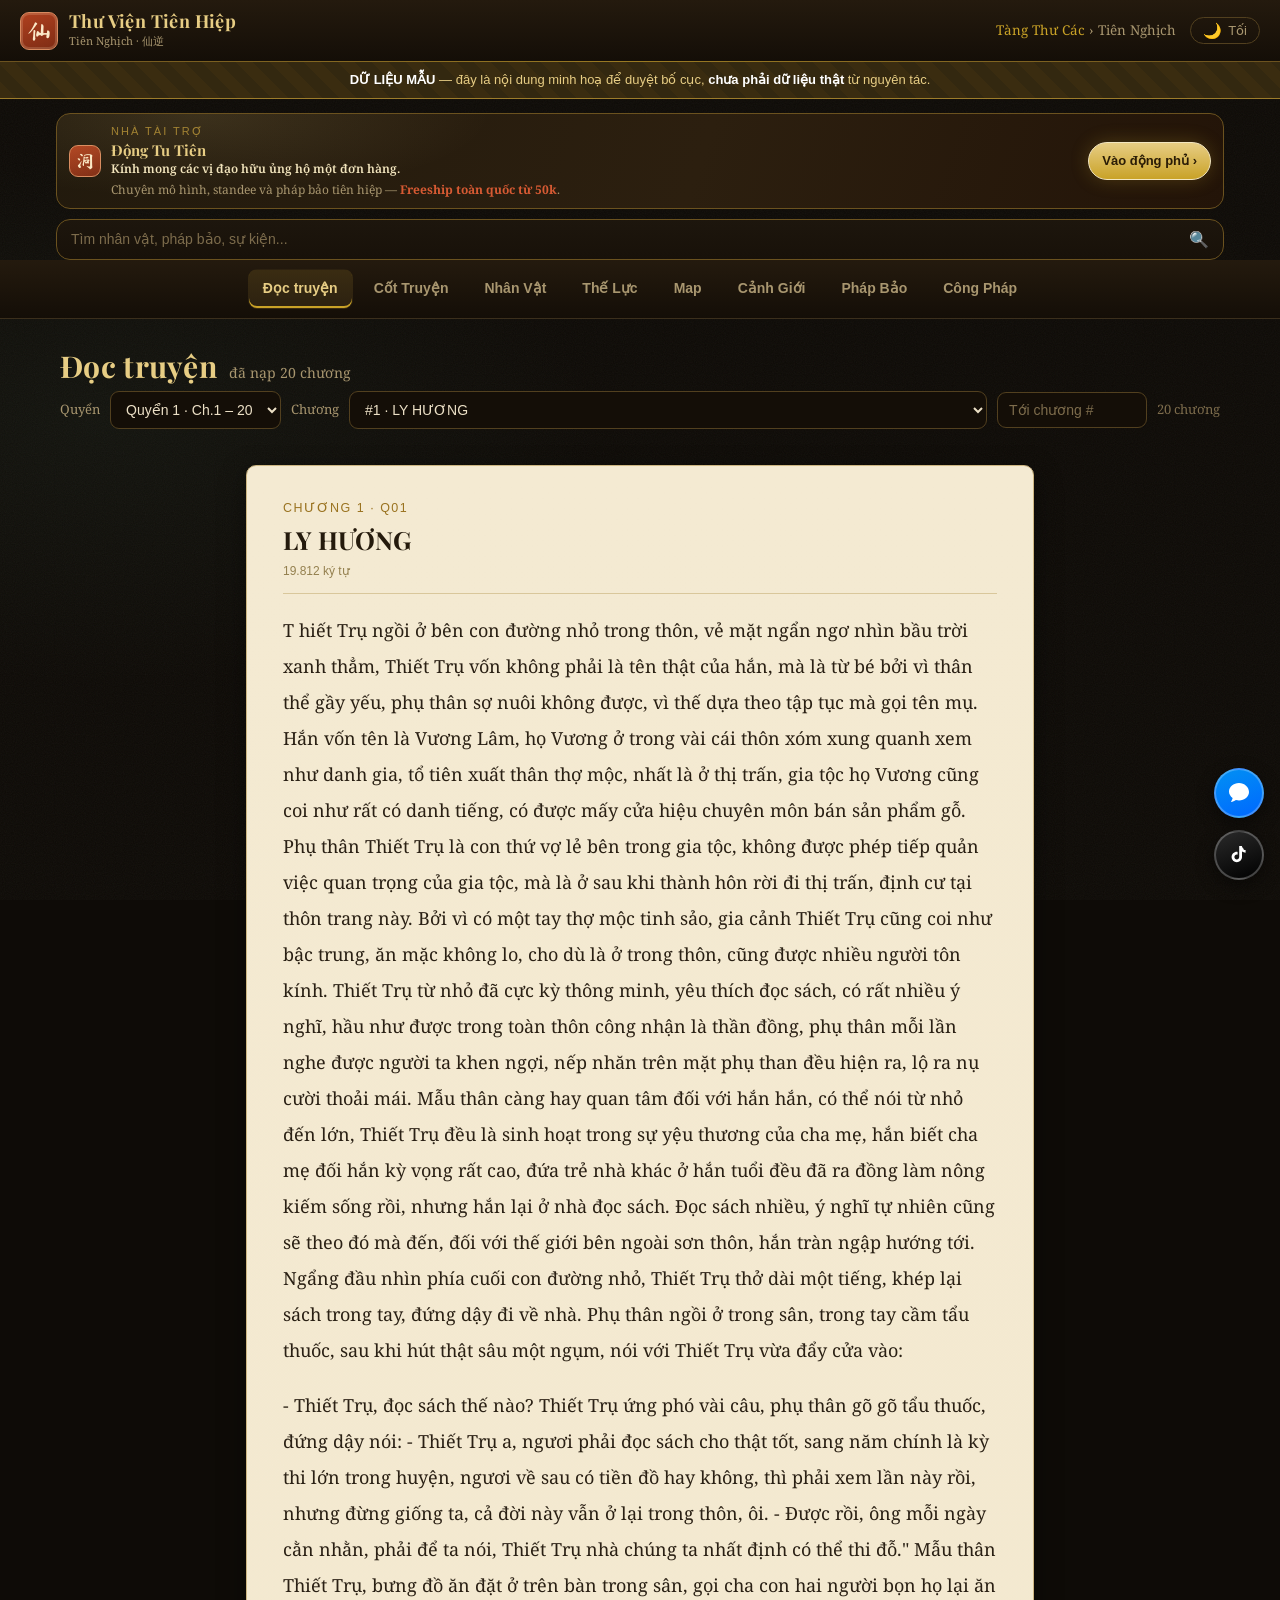
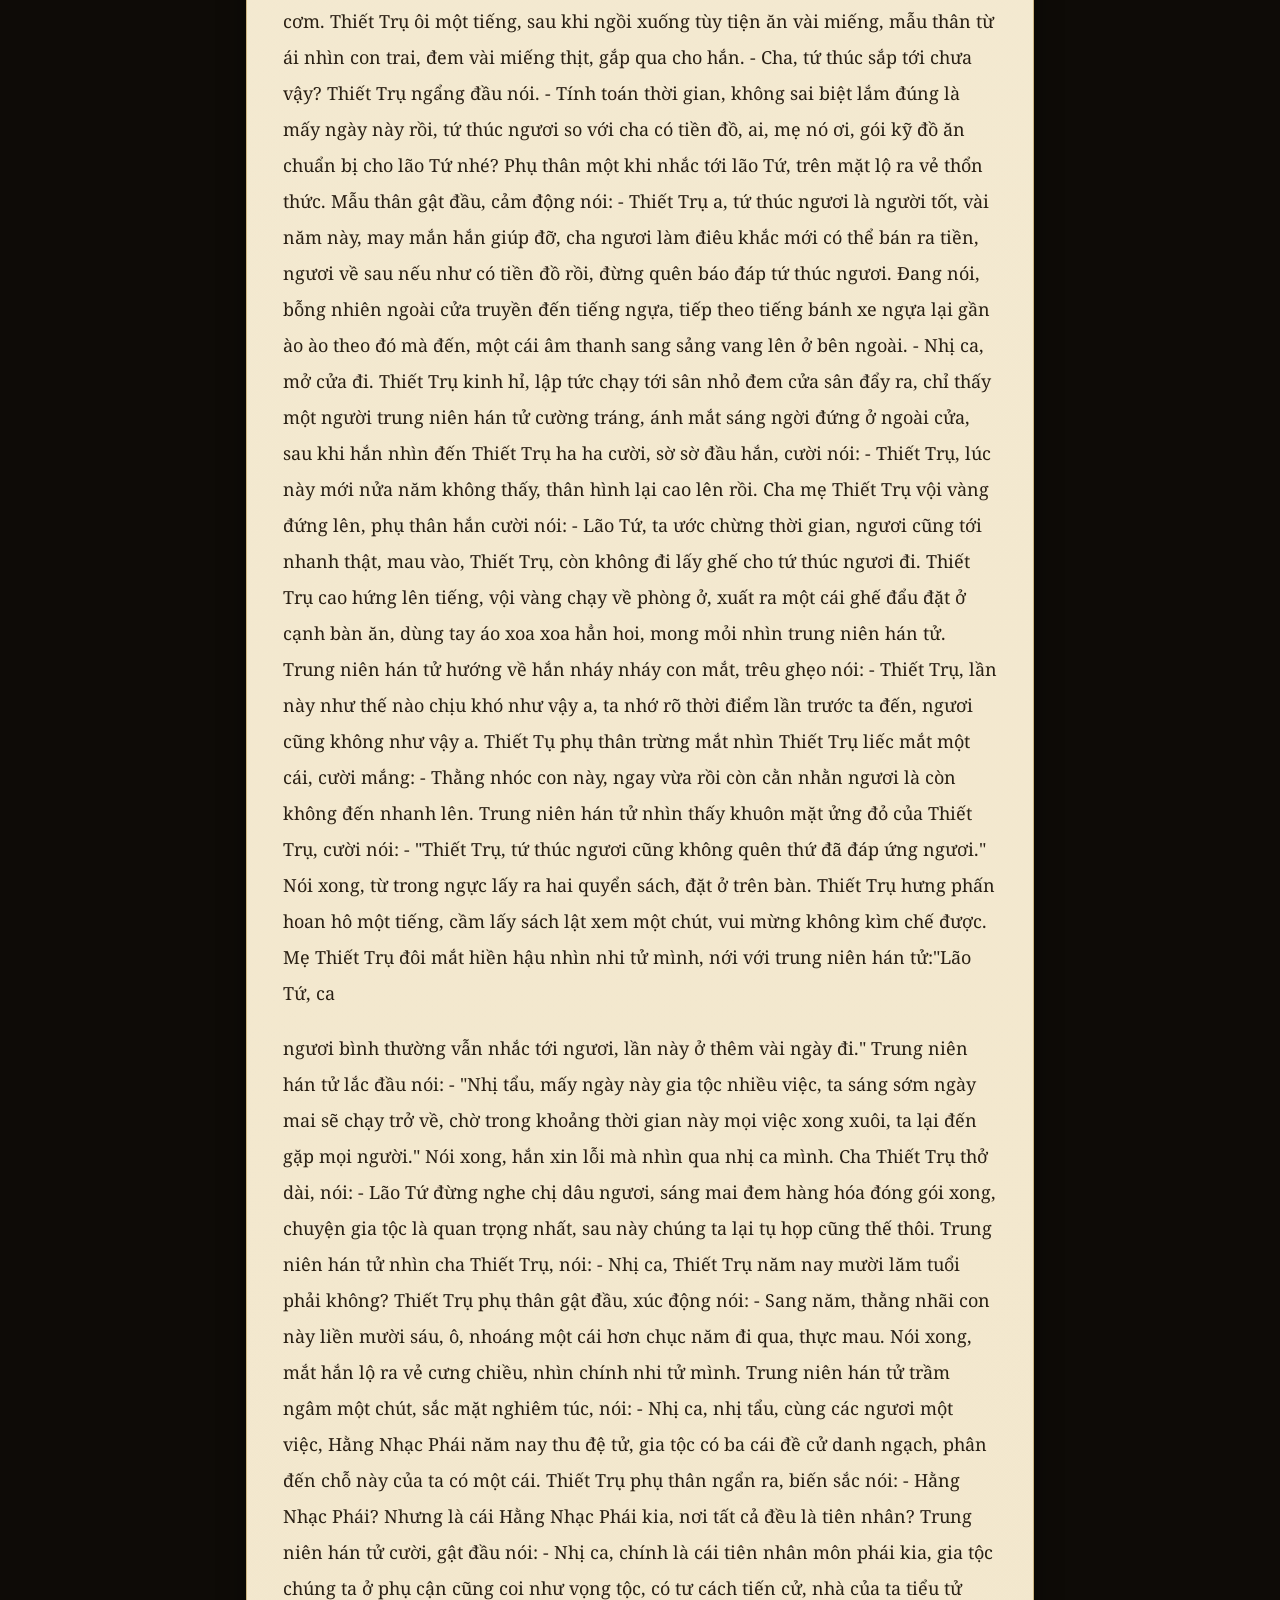
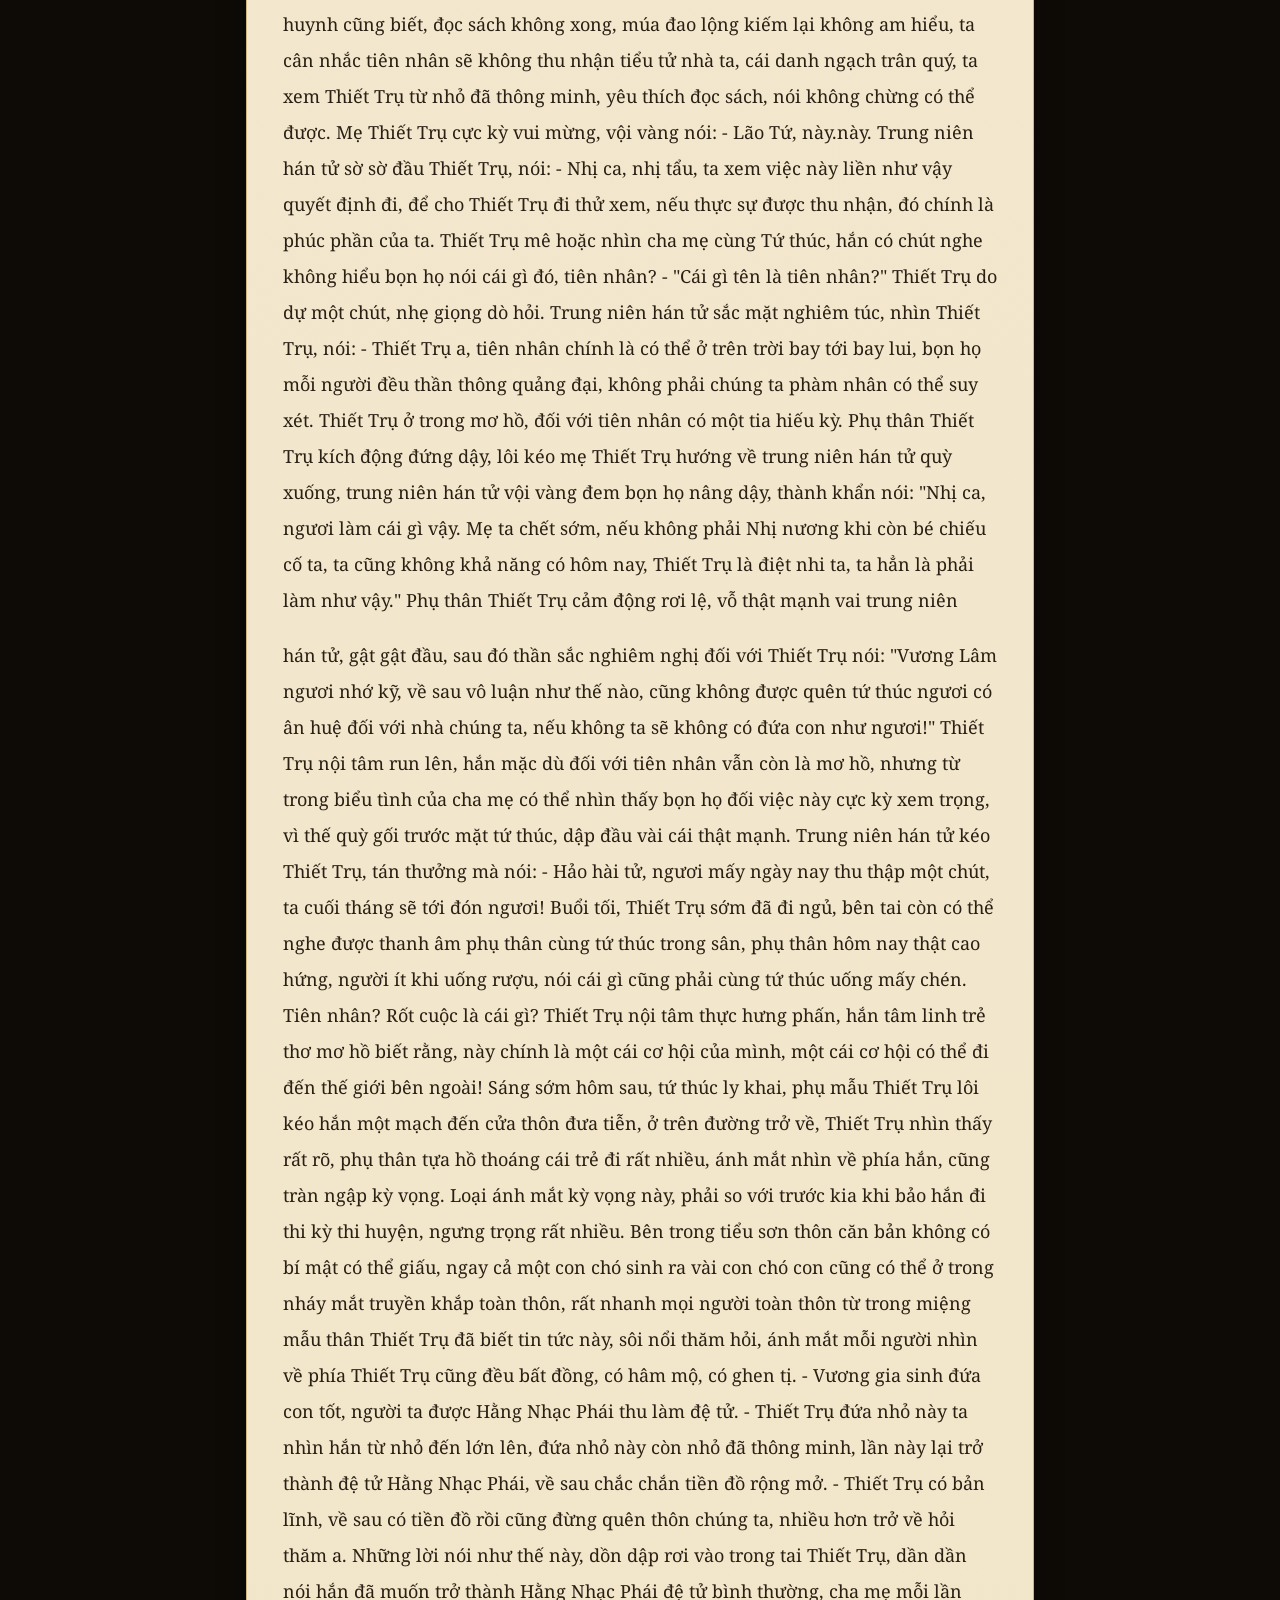
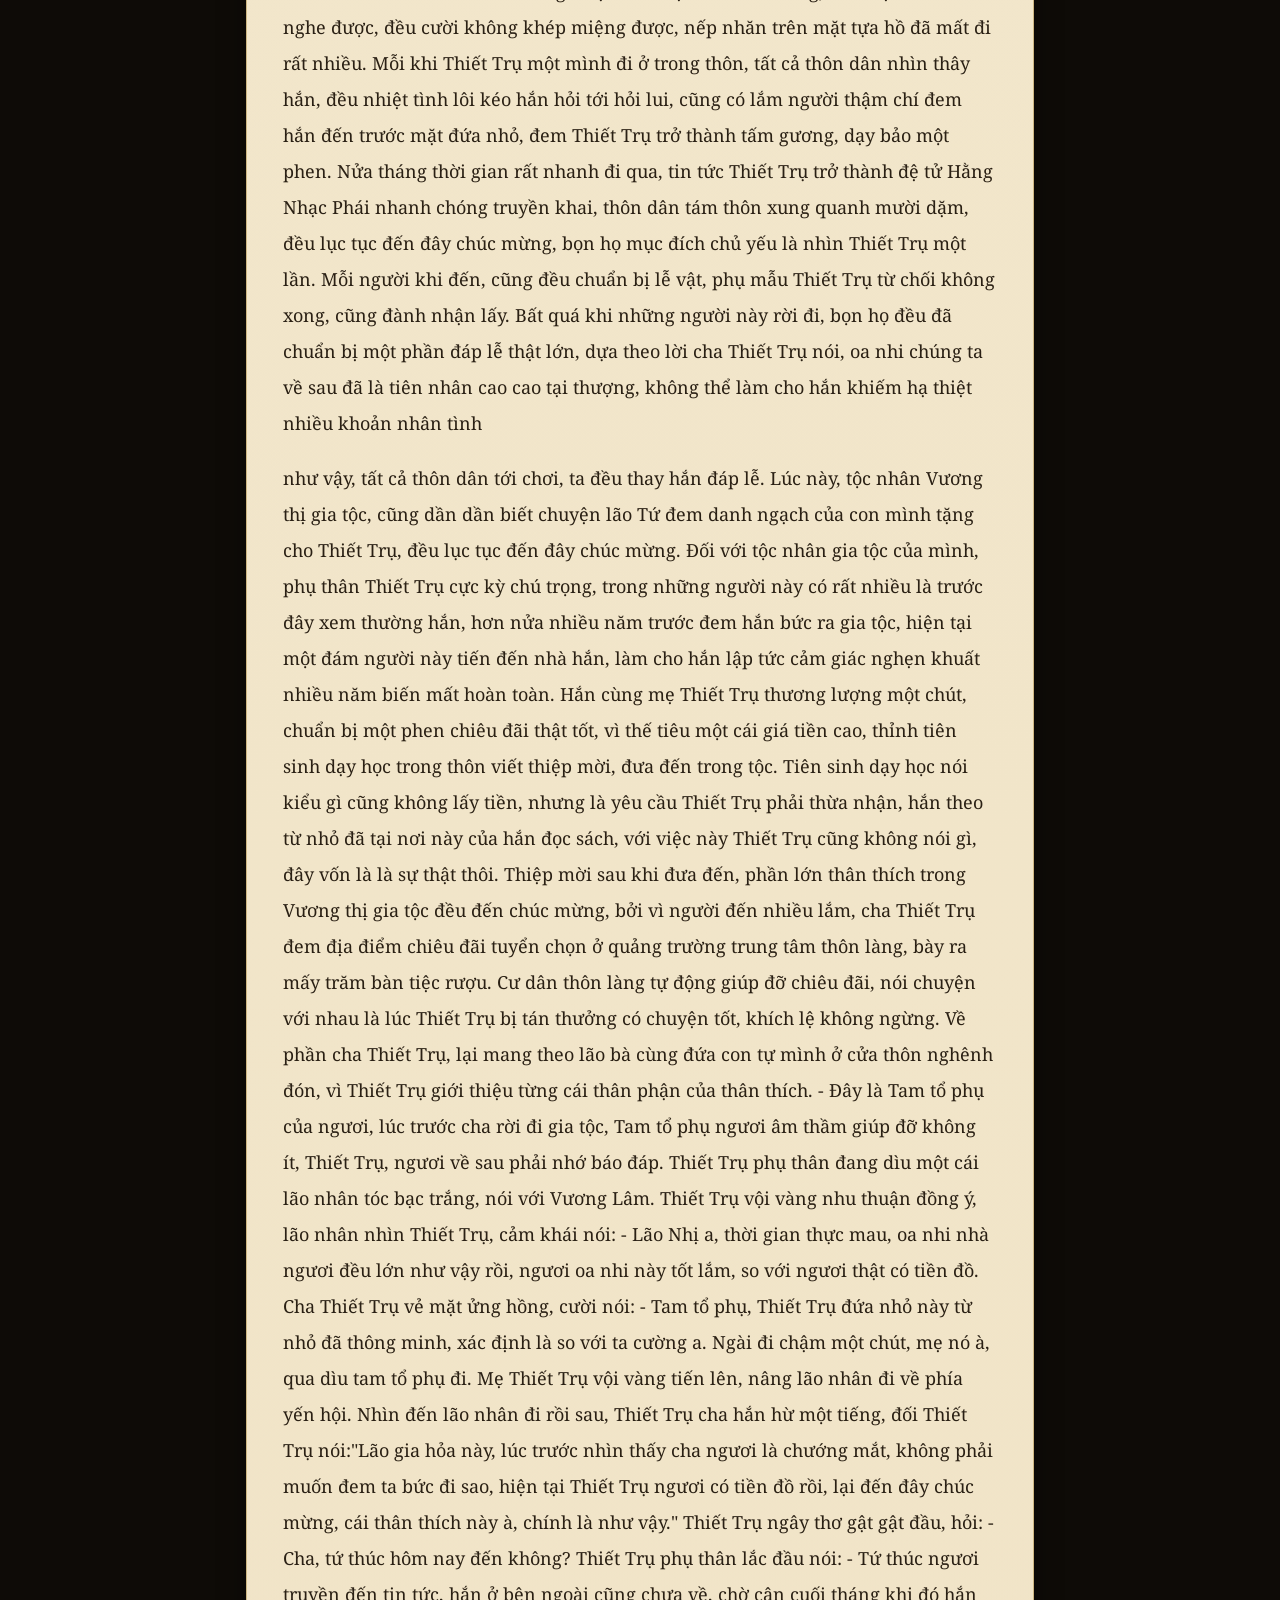
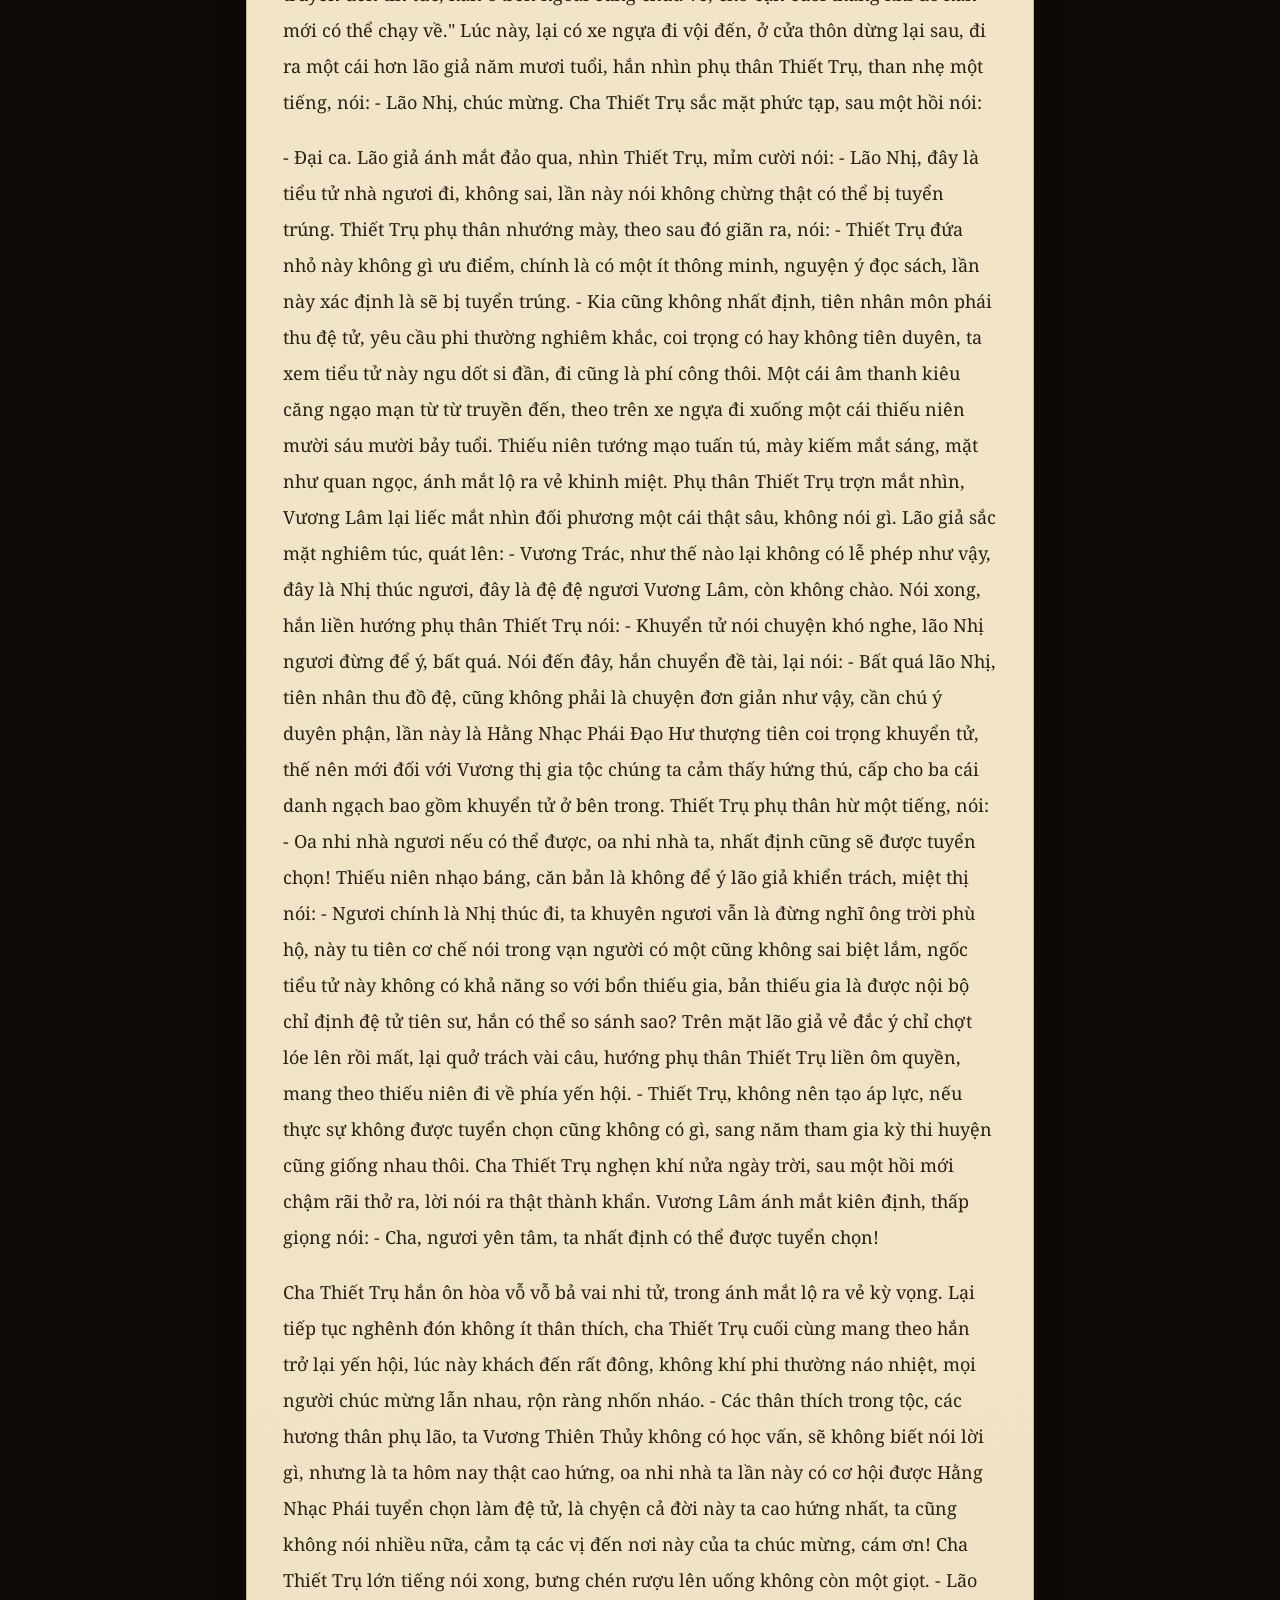
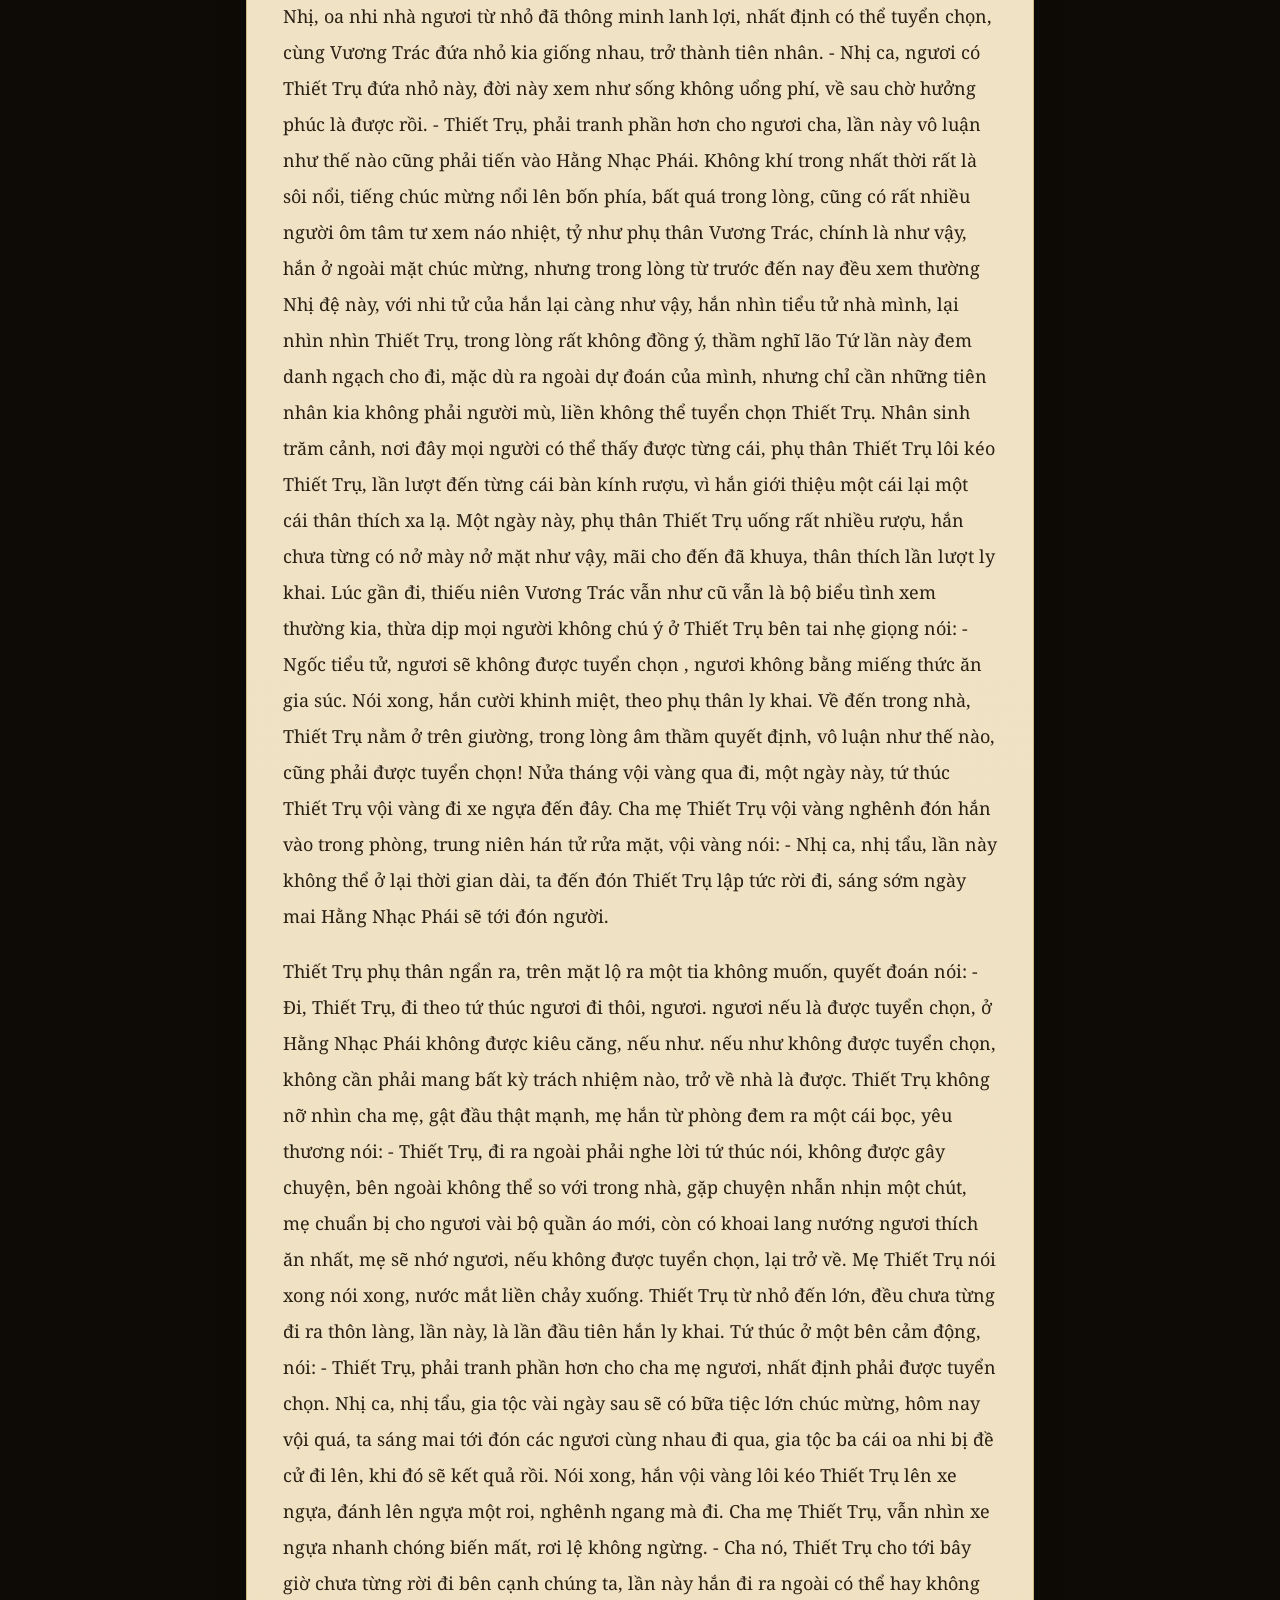
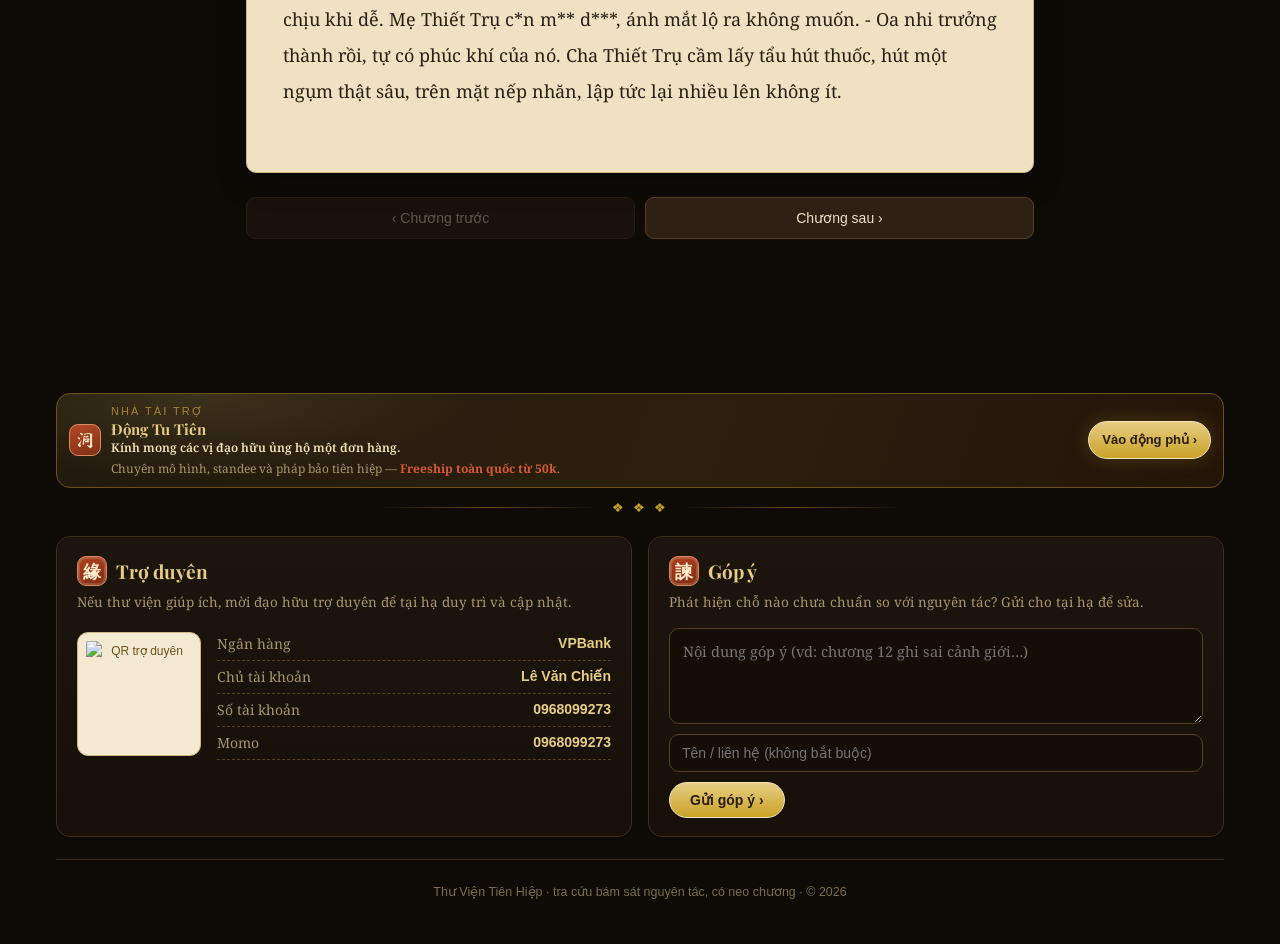
==== commit 5906e7e3: "auto-sync: cap nhat bo.html (2026-07-16T16:56:44Z)" ====
--- a/bo.html
+++ b/bo.html
@@ -64,11 +64,20 @@
   });
 })();
 </script>
-<script>/* nạp dữ liệu thật của bộ (data.js) + chương đọc (reader.js) trước app.js — chạy cả local lẫn deploy.
-   reader.js có thể chưa có (chỉ khi đã dựng) → 404 vô hại, mục Đọc truyện sẽ báo chưa có chương. */
+<script>/* nạp dữ liệu thật của bộ (data.js + cotTruyen.js) + chương đọc (reader.js) trước app.js.
+   (2026-07-06 V2-Steward) data.js/cotTruyen.js GỘP LỚN nay ở R2 (config dataR2) — gỡ khỏi git, hết trần 5MB.
+   Chưa cấu hình dataR2 → dùng local 'data/<slug>' (tương thích ngược). reader.js giữ local (bundle fallback).
+   R2 lỗi → app.js tự hiện DỮ LIỆU MẪU; cotTruyen lỗi → __noCot. */
 (function(){var s=new URLSearchParams(location.search).get("bo")||"tien-nghich";
-document.write('<scr'+'ipt src="data/'+s+'/data.js"><\/scr'+'ipt>');
-document.write('<scr'+'ipt src="data/'+s+'/cotTruyen.js" onerror="window.__noCot=1"><\/scr'+'ipt>');
+var cfg=((window.LIB_CONFIG&&window.LIB_CONFIG.boList)||[]).filter(function(b){return b.slug===s})[0]||{};
+if(cfg.shardBase){
+  /* CHẾ ĐỘ SHARD: chỉ nạp core.js NHỎ (đồng bộ); các mảnh lớn (characters/techniques/…) app.js tự fetch khi cần → trang hiện NHANH, không còn tải khối 17MB. */
+  document.write('<scr'+'ipt src="'+cfg.shardBase+'/core.js"><\/scr'+'ipt>');
+} else {
+  var base=cfg.dataR2||("data/"+s);
+  document.write('<scr'+'ipt src="'+base+'/data.js"><\/scr'+'ipt>');
+  document.write('<scr'+'ipt src="'+base+'/cotTruyen.js" onerror="window.__noCot=1"><\/scr'+'ipt>');
+}
 document.write('<scr'+'ipt src="data/'+s+'/reader.js" onerror="window.__noReader=1"><\/scr'+'ipt>');})();</script>
 <script src="assets/chrome.js"></script>
 <script src="assets/hoi-ai.js"></script><!-- (2026-07-03 V2-Steward hoi-ai-2tang) widget Hỏi AI công khai — tự ẩn khi config chưa có endpoint -->
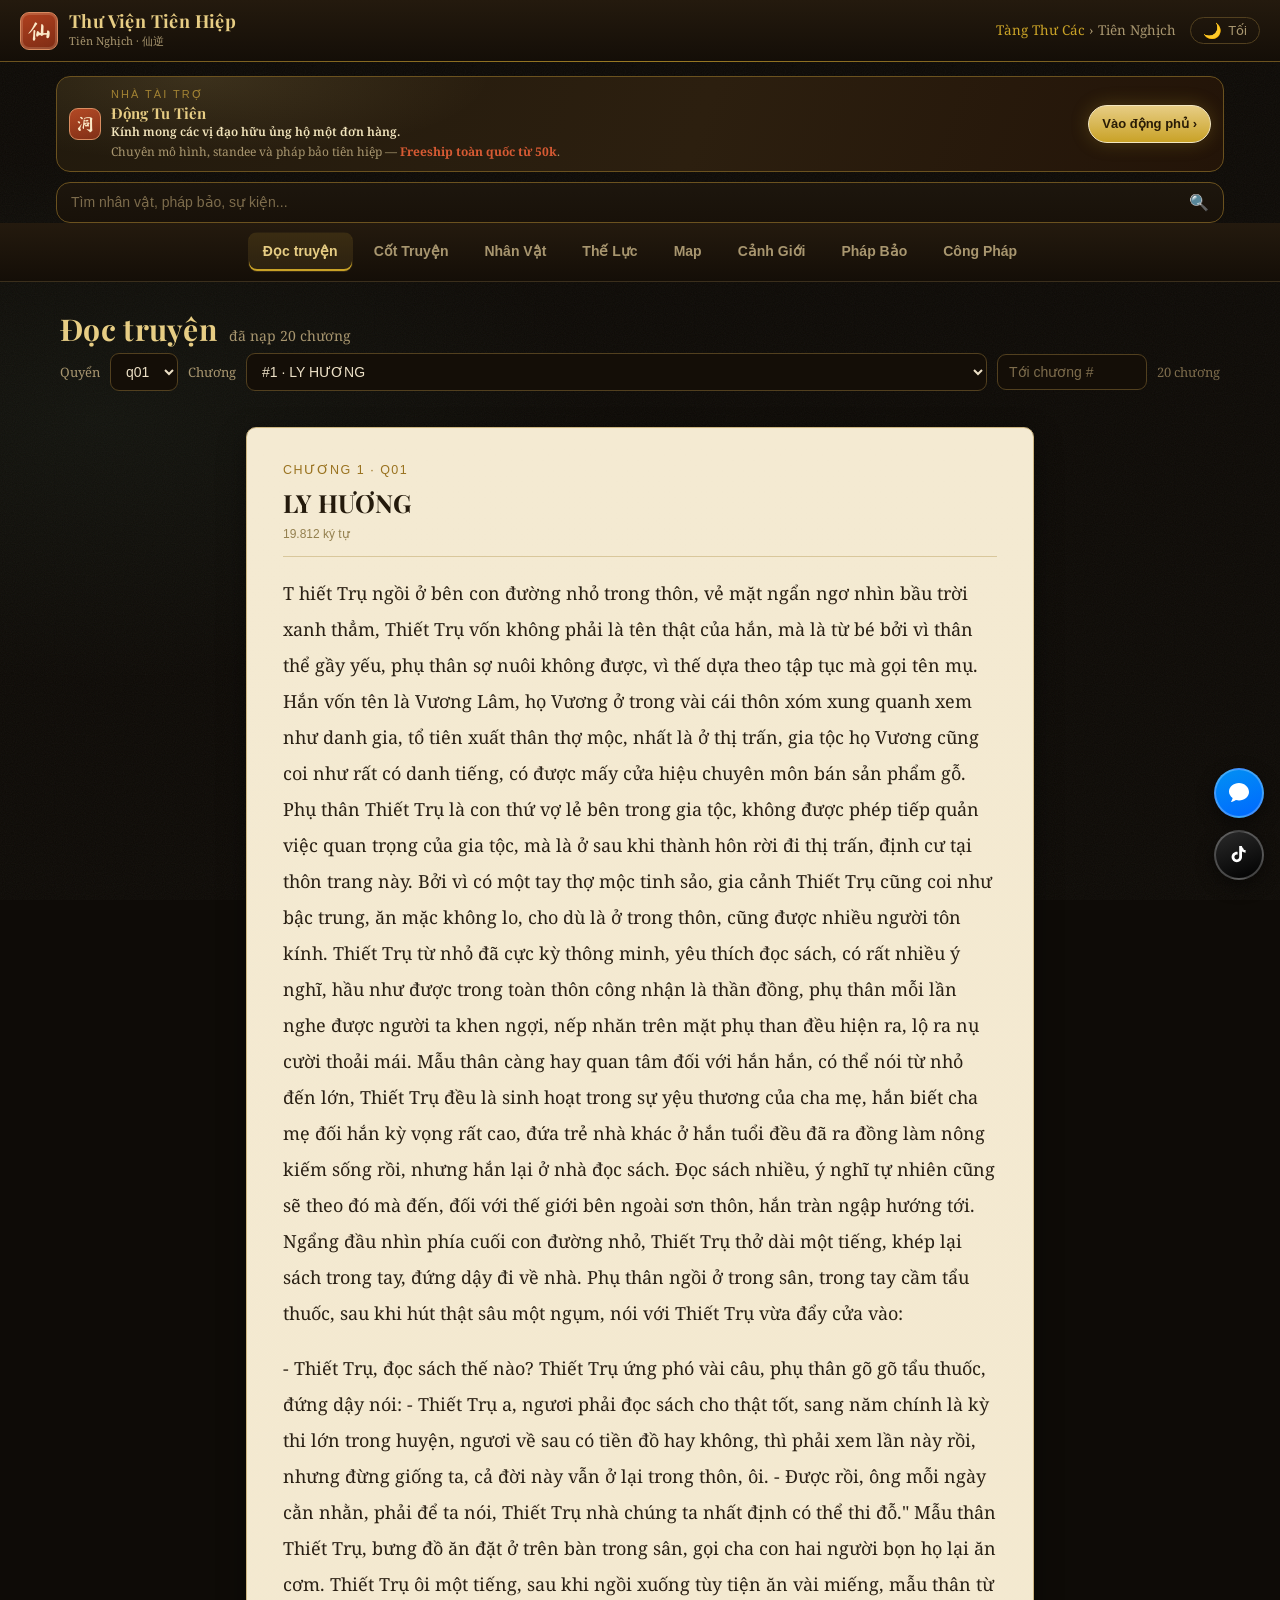
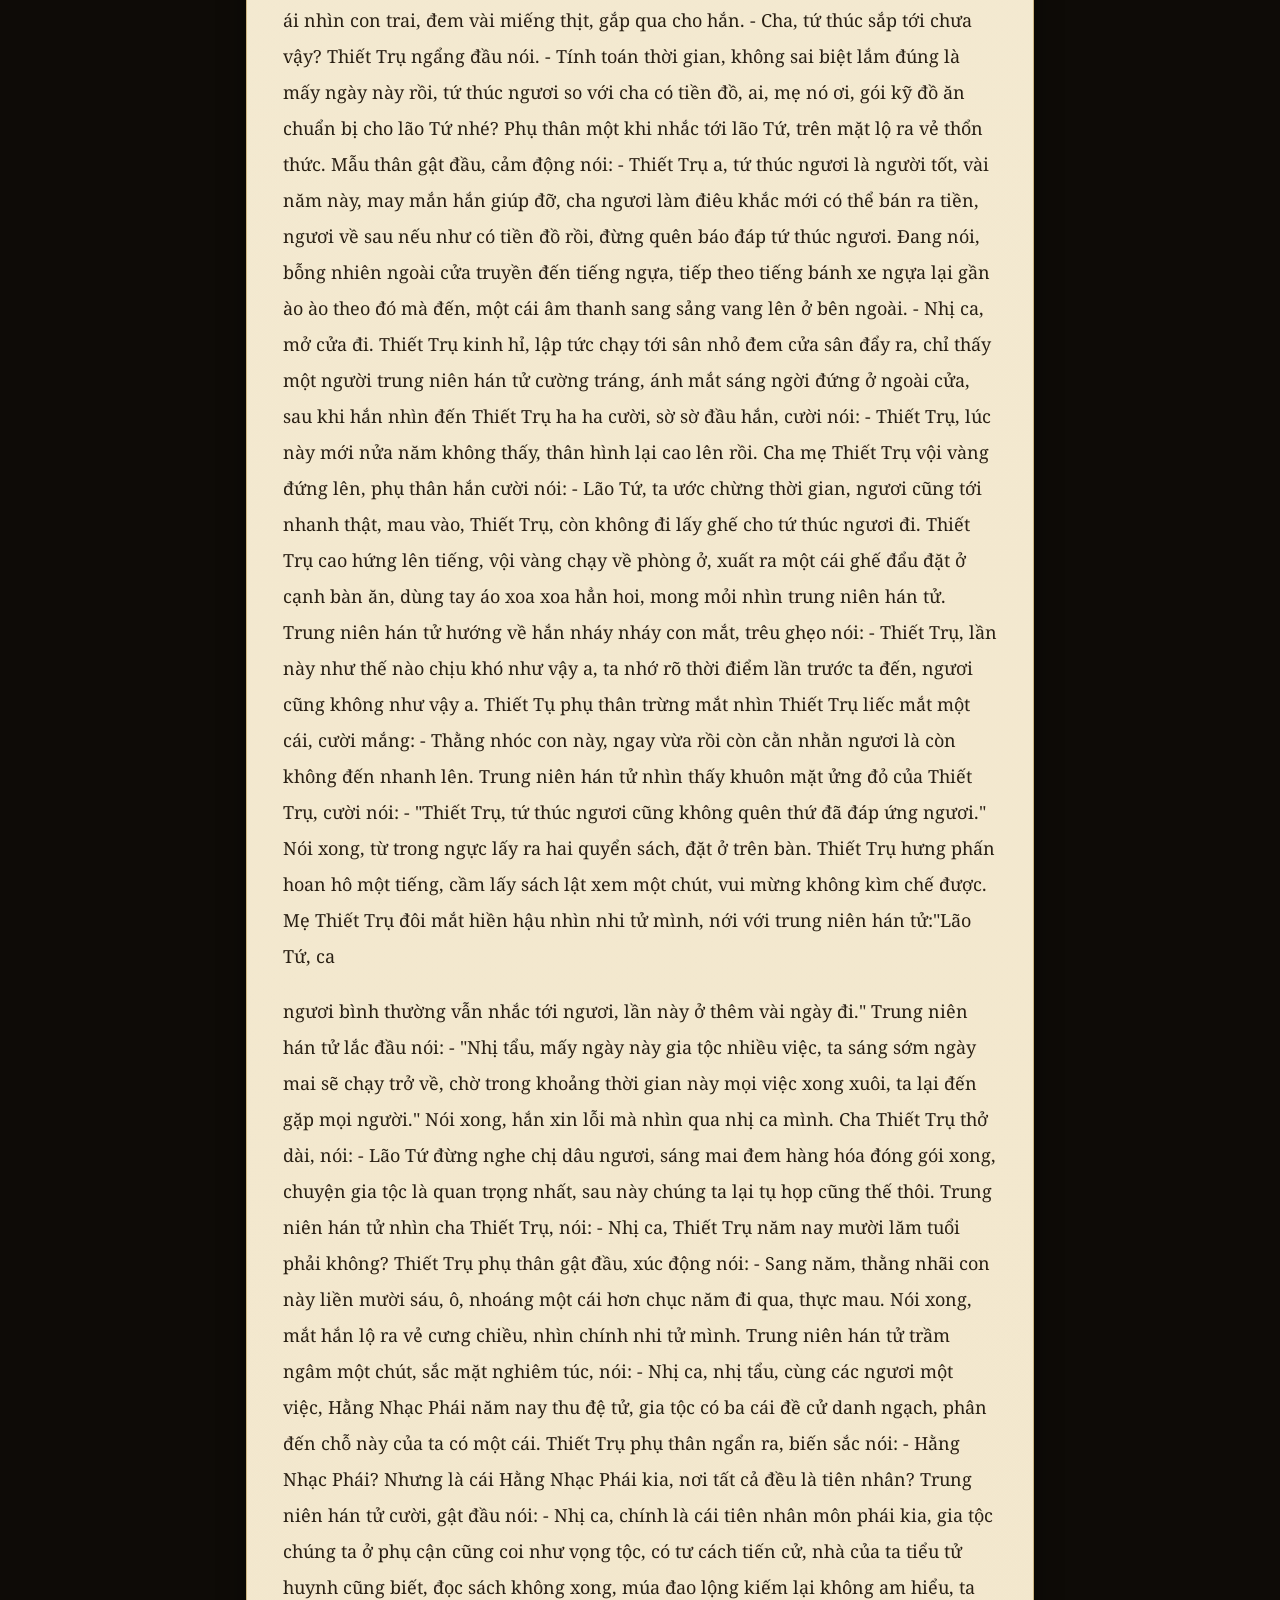
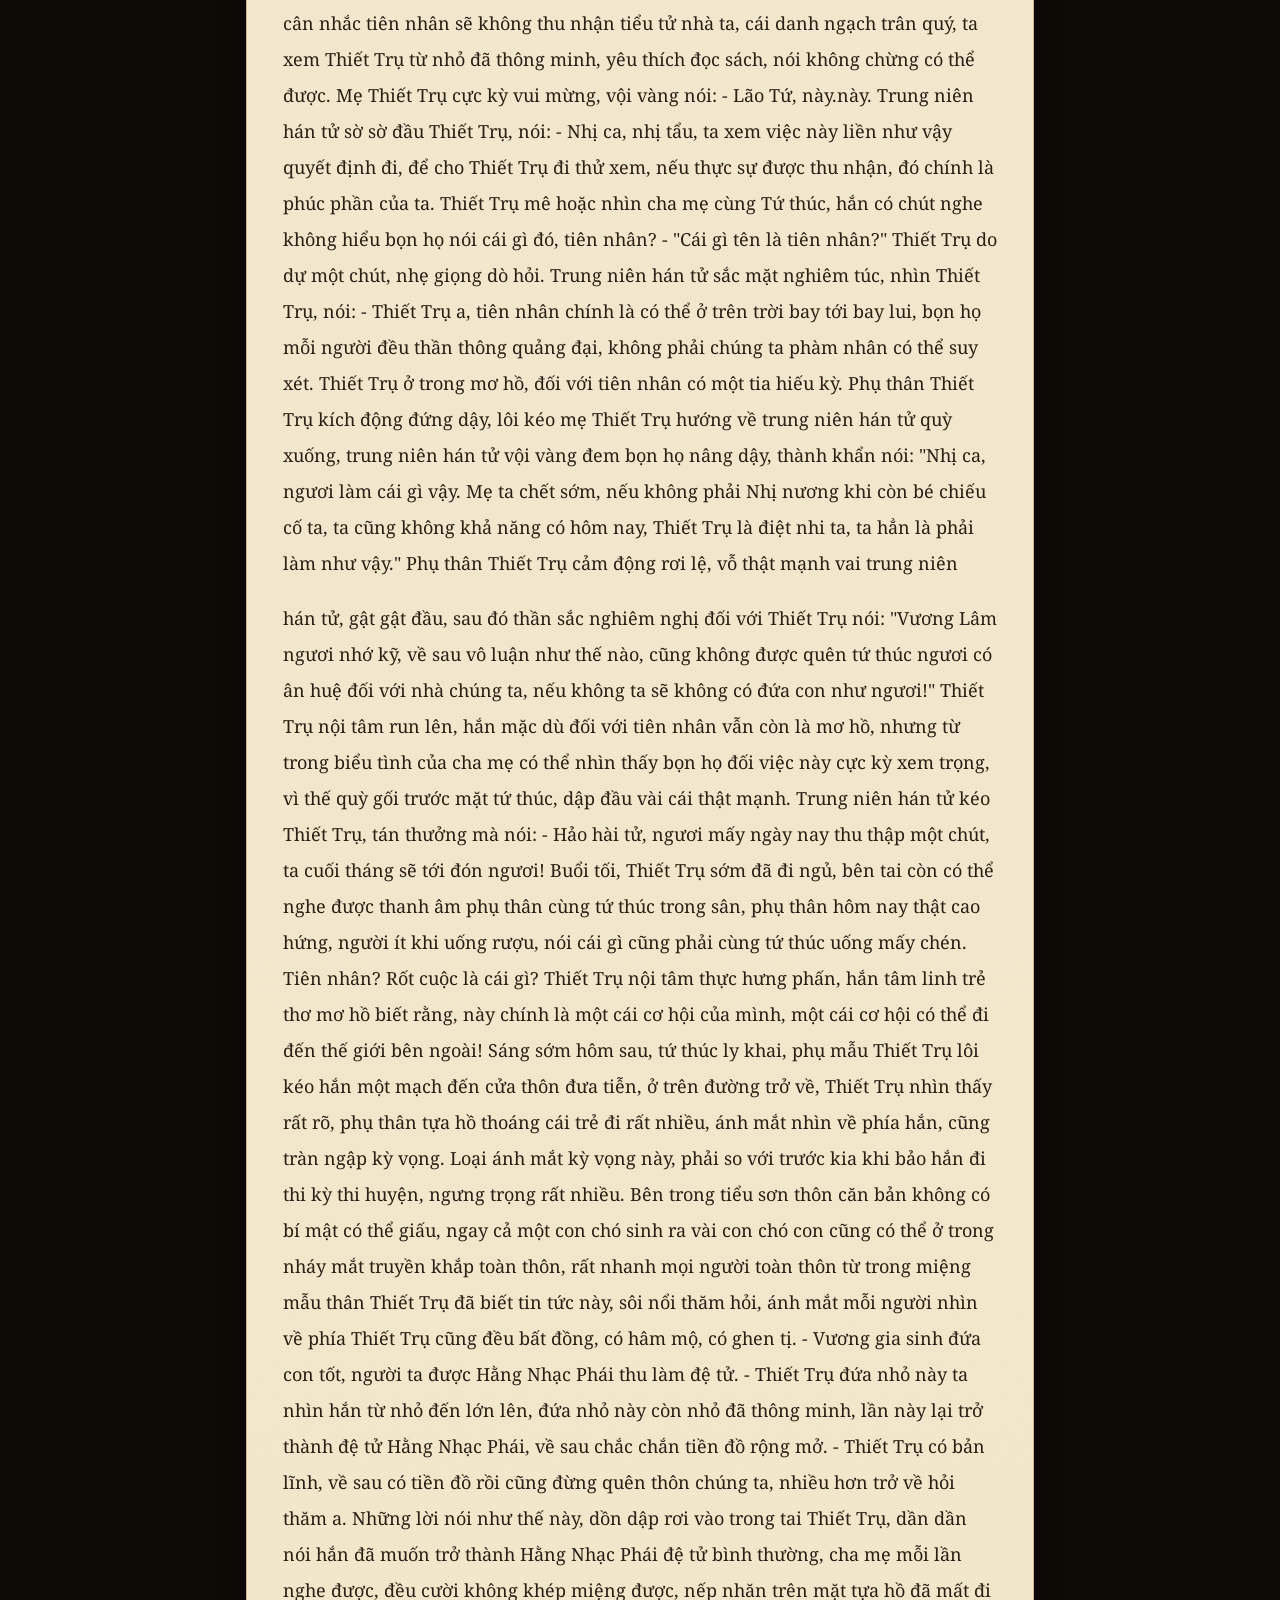
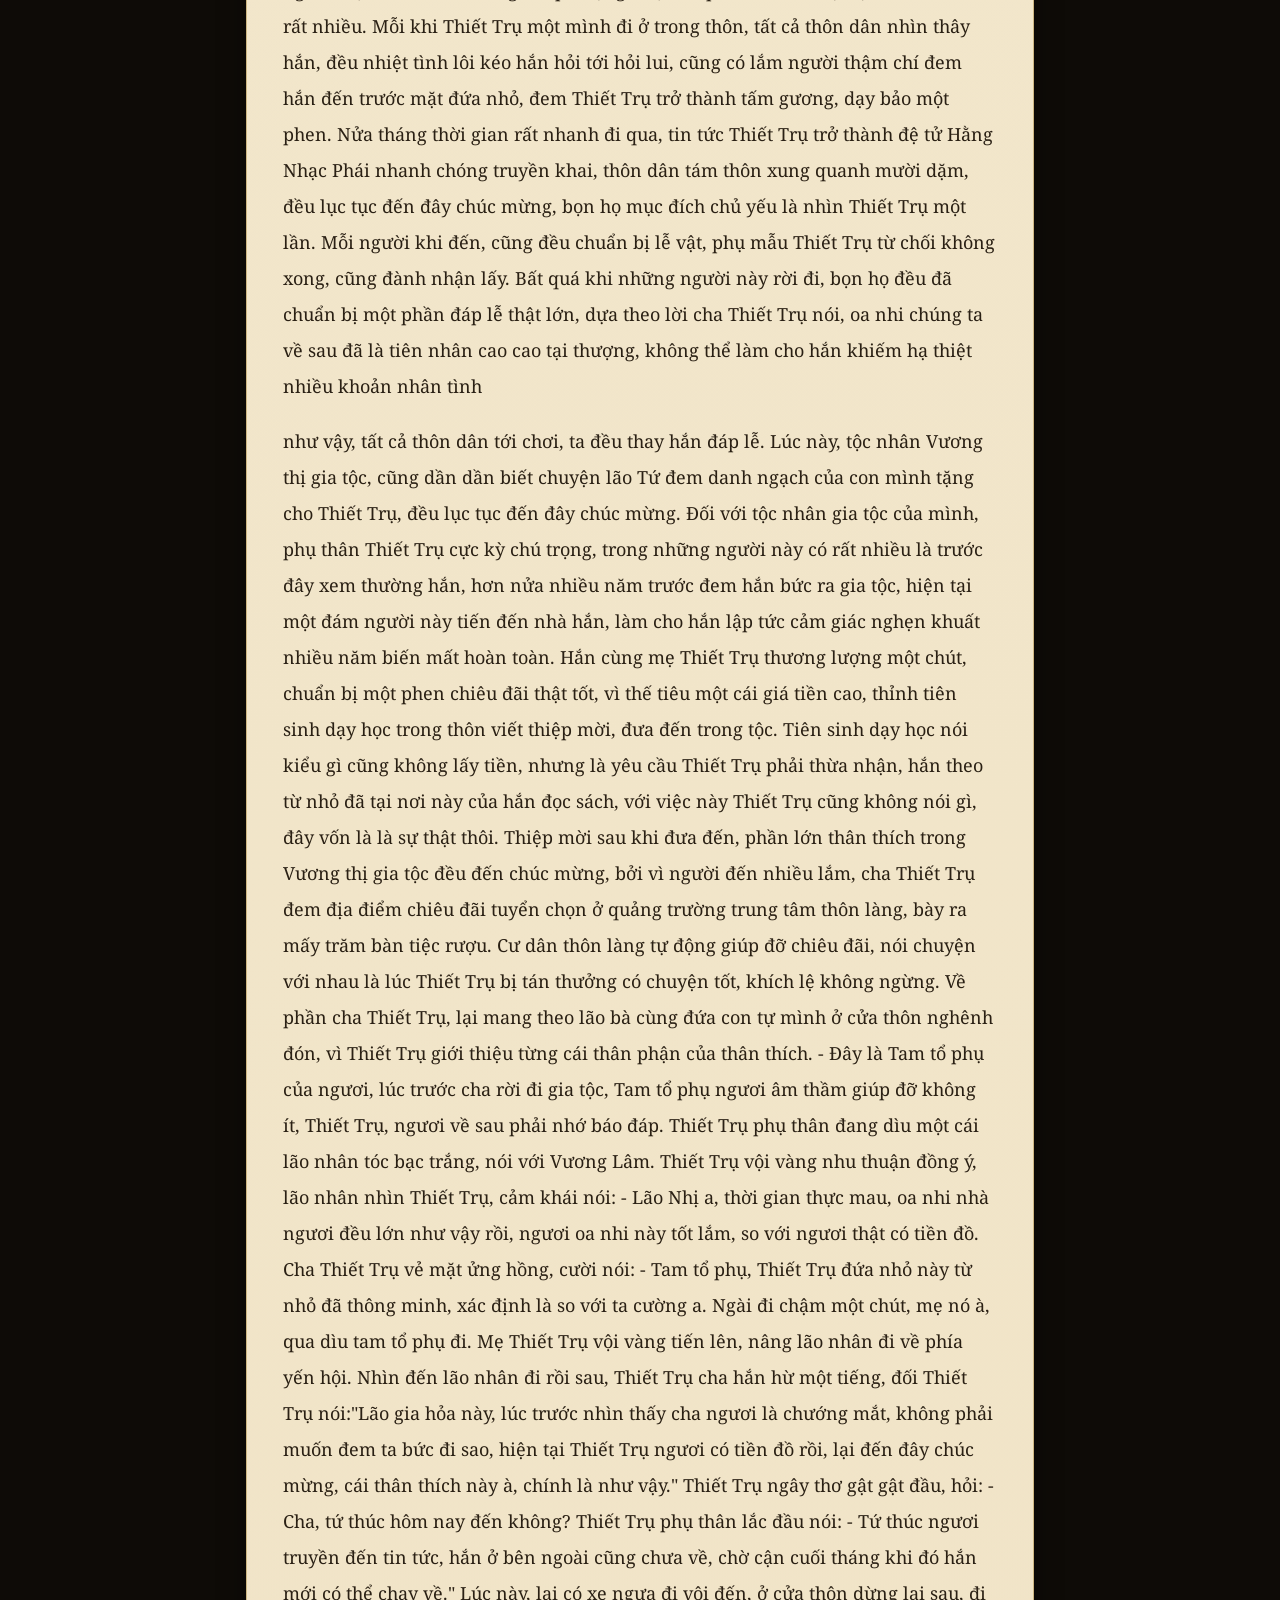
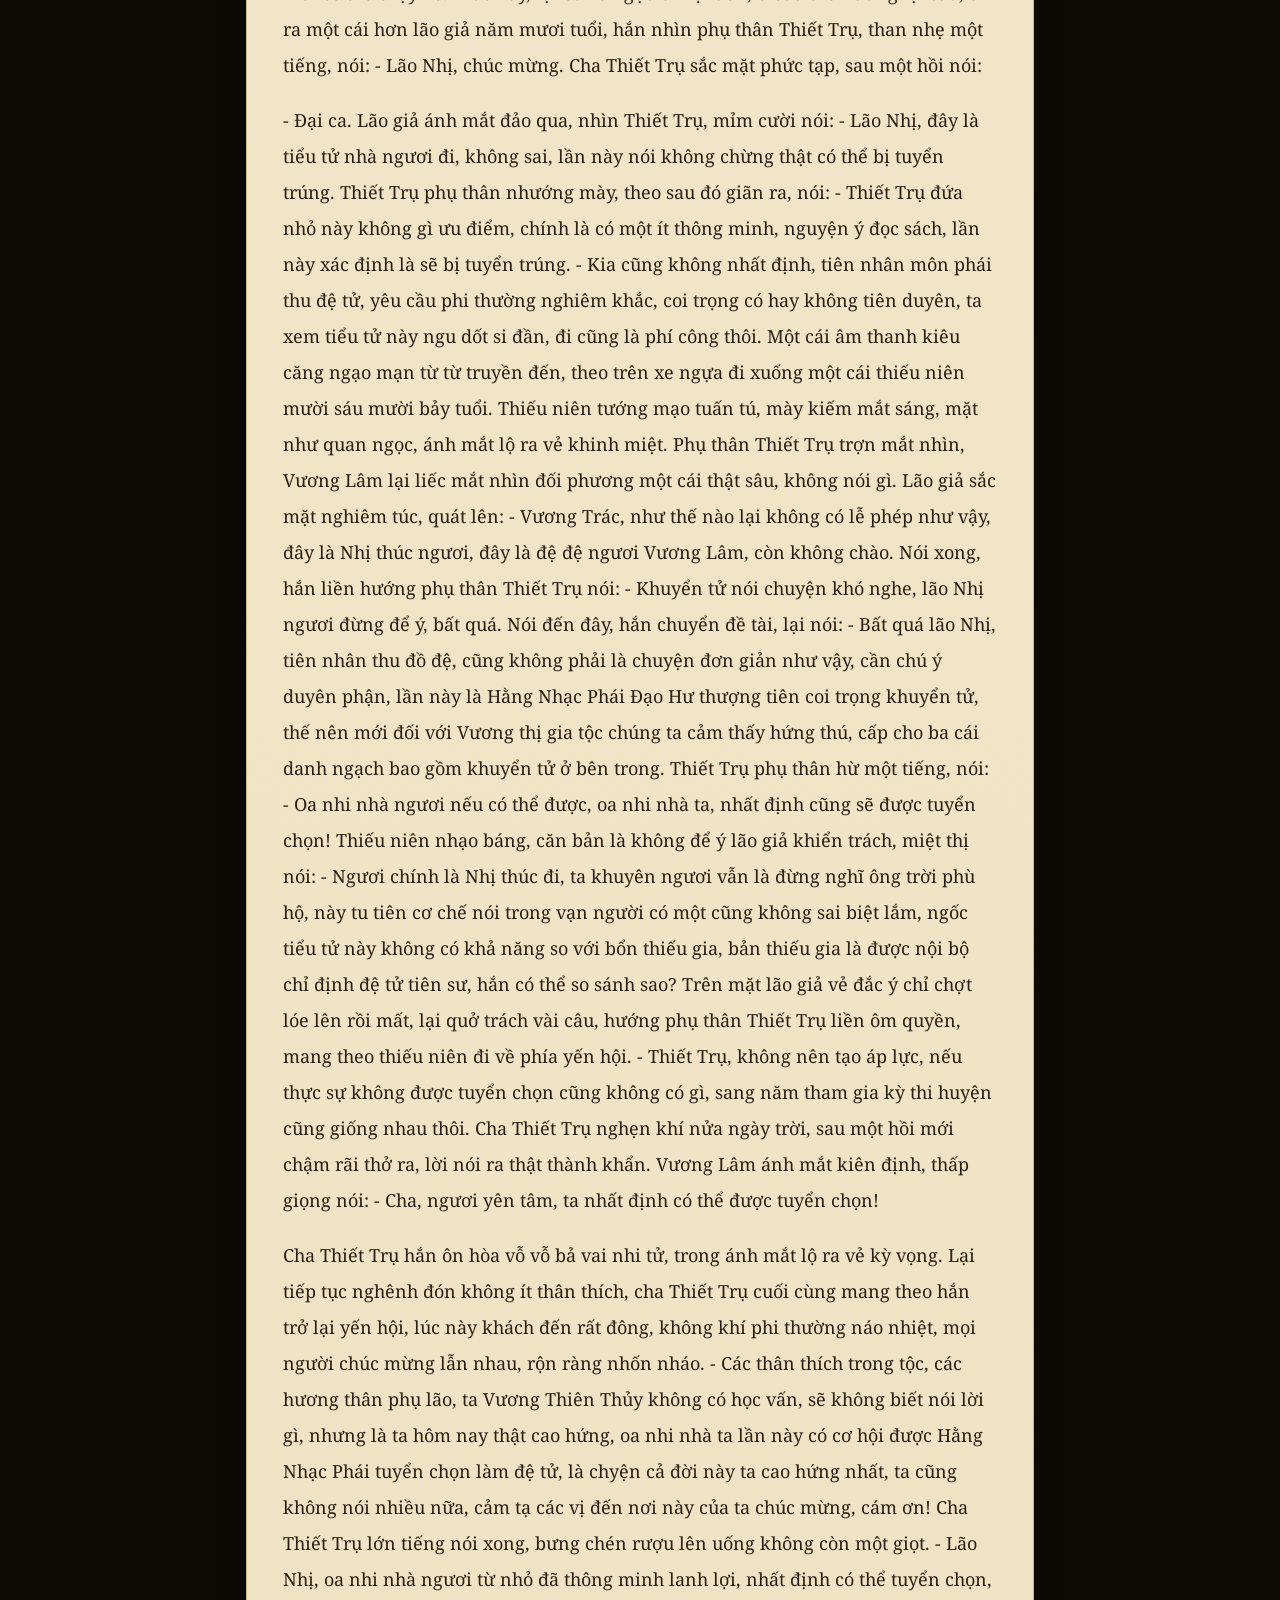
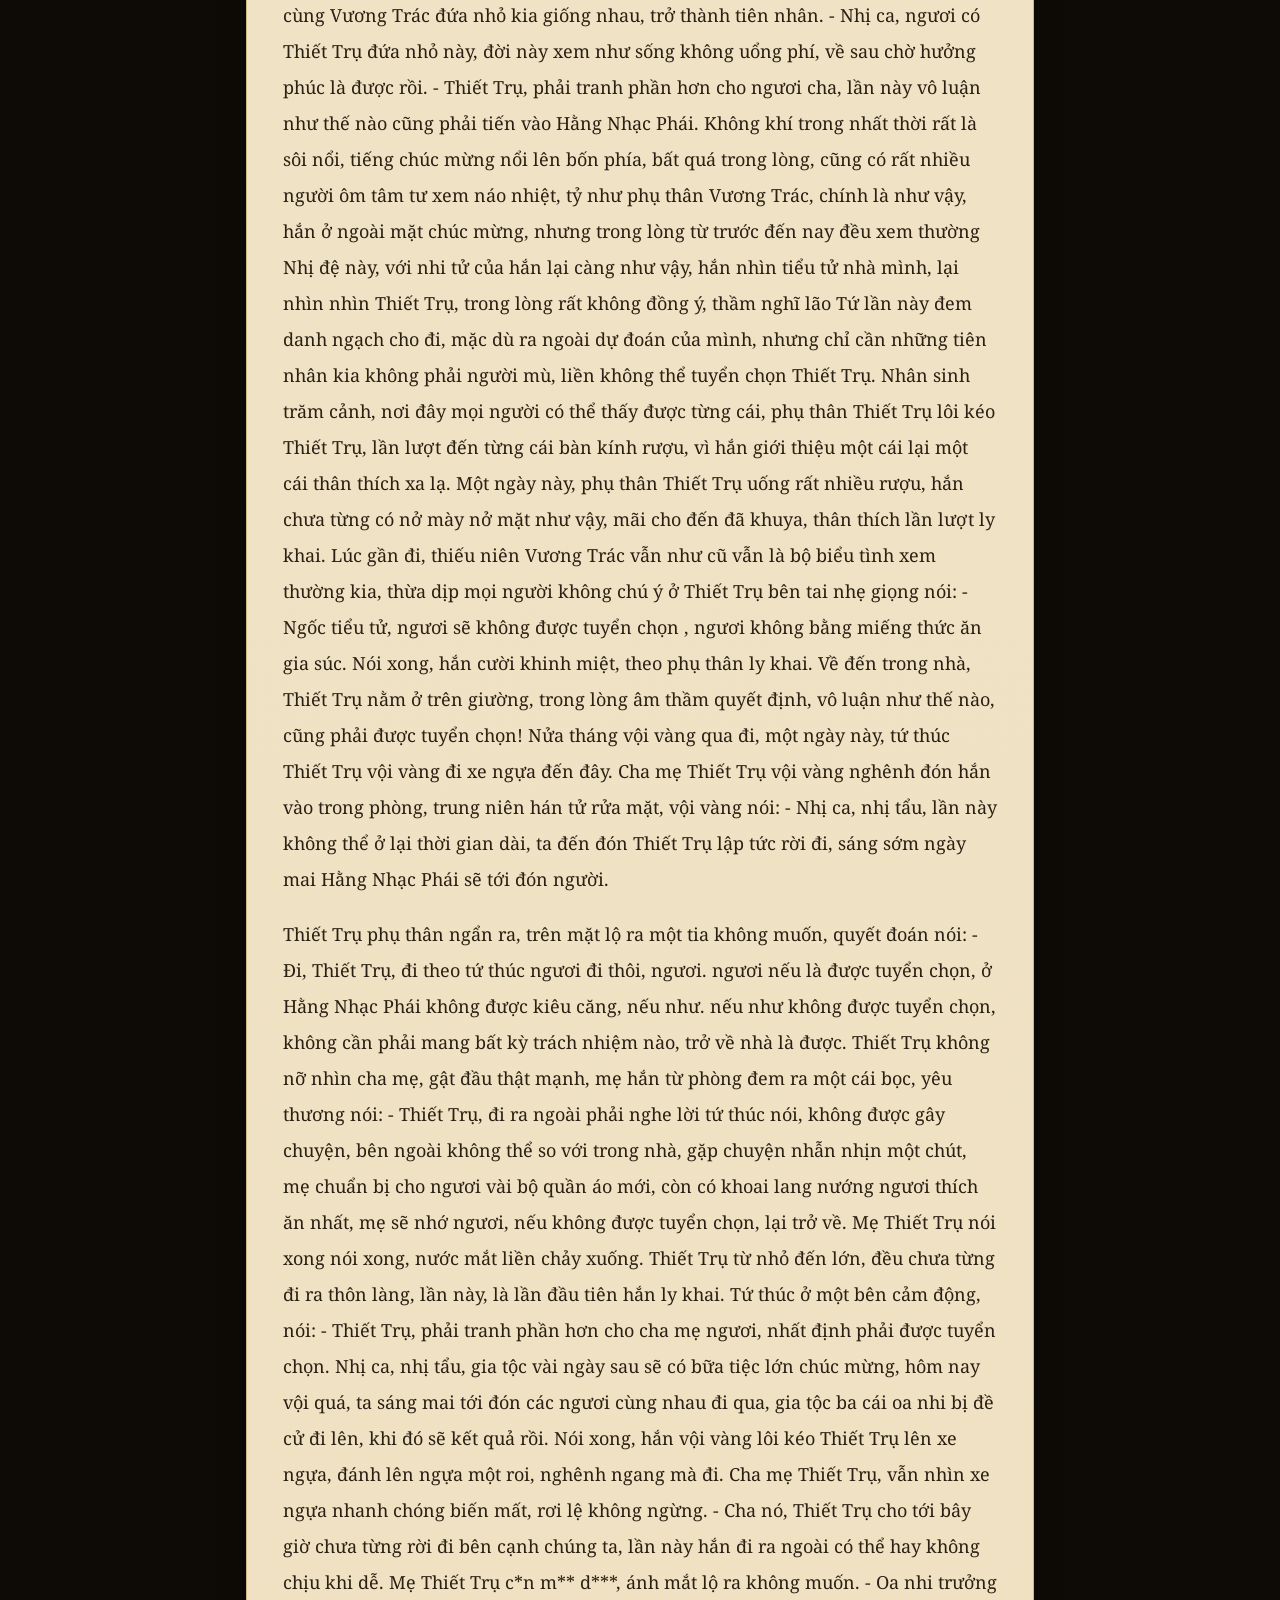
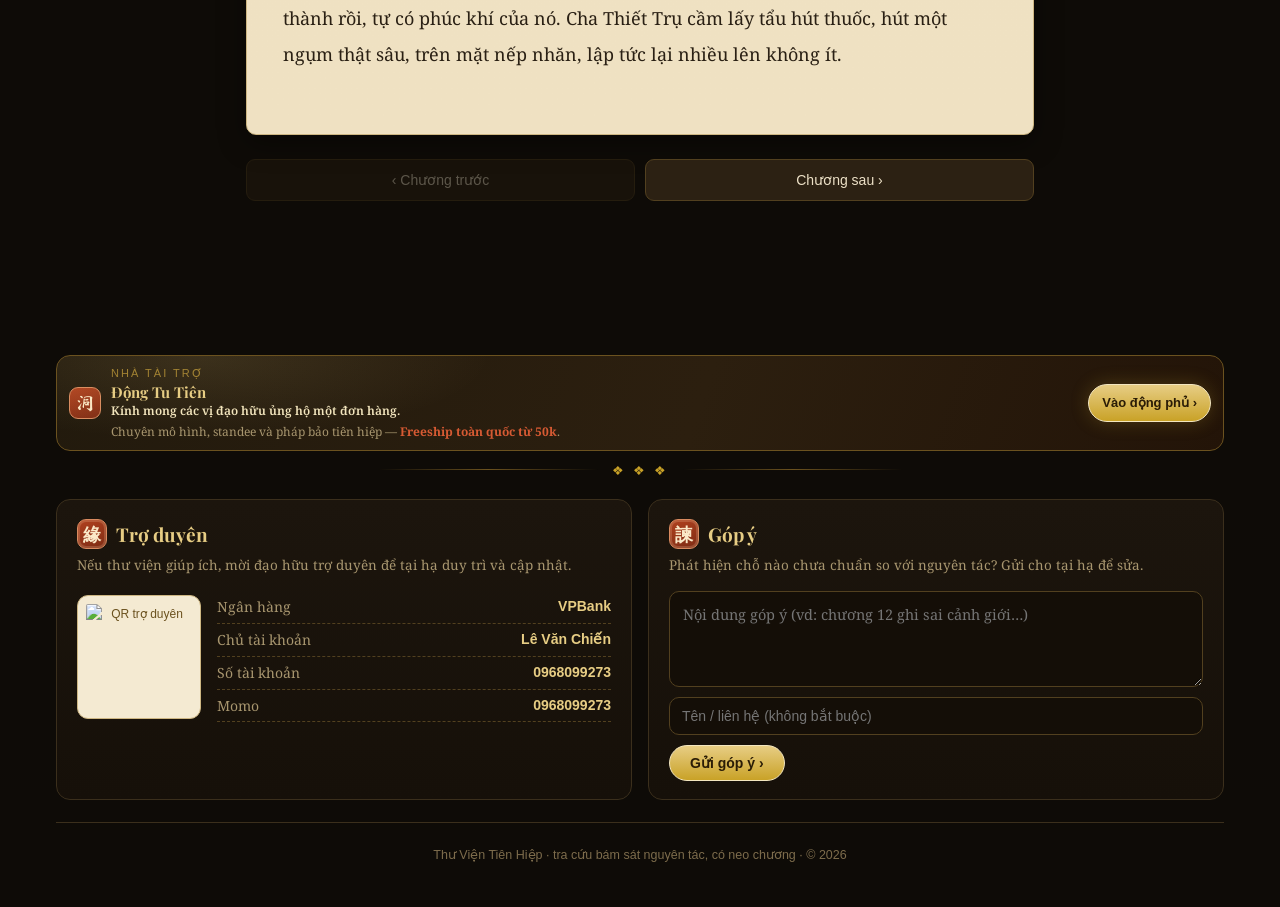
==== commit b8500db4: "auto-sync: cap nhat bo.html (2026-09-10T04:48:01Z)" ====
--- a/bo.html
+++ b/bo.html
@@ -31,13 +31,13 @@
 
 <!-- drawer chi tiết dùng chung -->
 <div class="drawer-bg" id="drawerBg"></div>
-<aside class="drawer" id="drawer">
+<aside class="drawer" id="drawer" role="dialog" aria-modal="true" aria-labelledby="dTitle" aria-hidden="true">
   <header>
     <div>
       <h2 id="dTitle"></h2>
       <div class="cn" id="dCn"></div>
     </div>
-    <button class="close" id="dClose">✕</button>
+    <button class="close" id="dClose" type="button" aria-label="Đóng chi tiết">✕</button>
   </header>
   <div class="body" id="dBody"></div>
 </aside>
